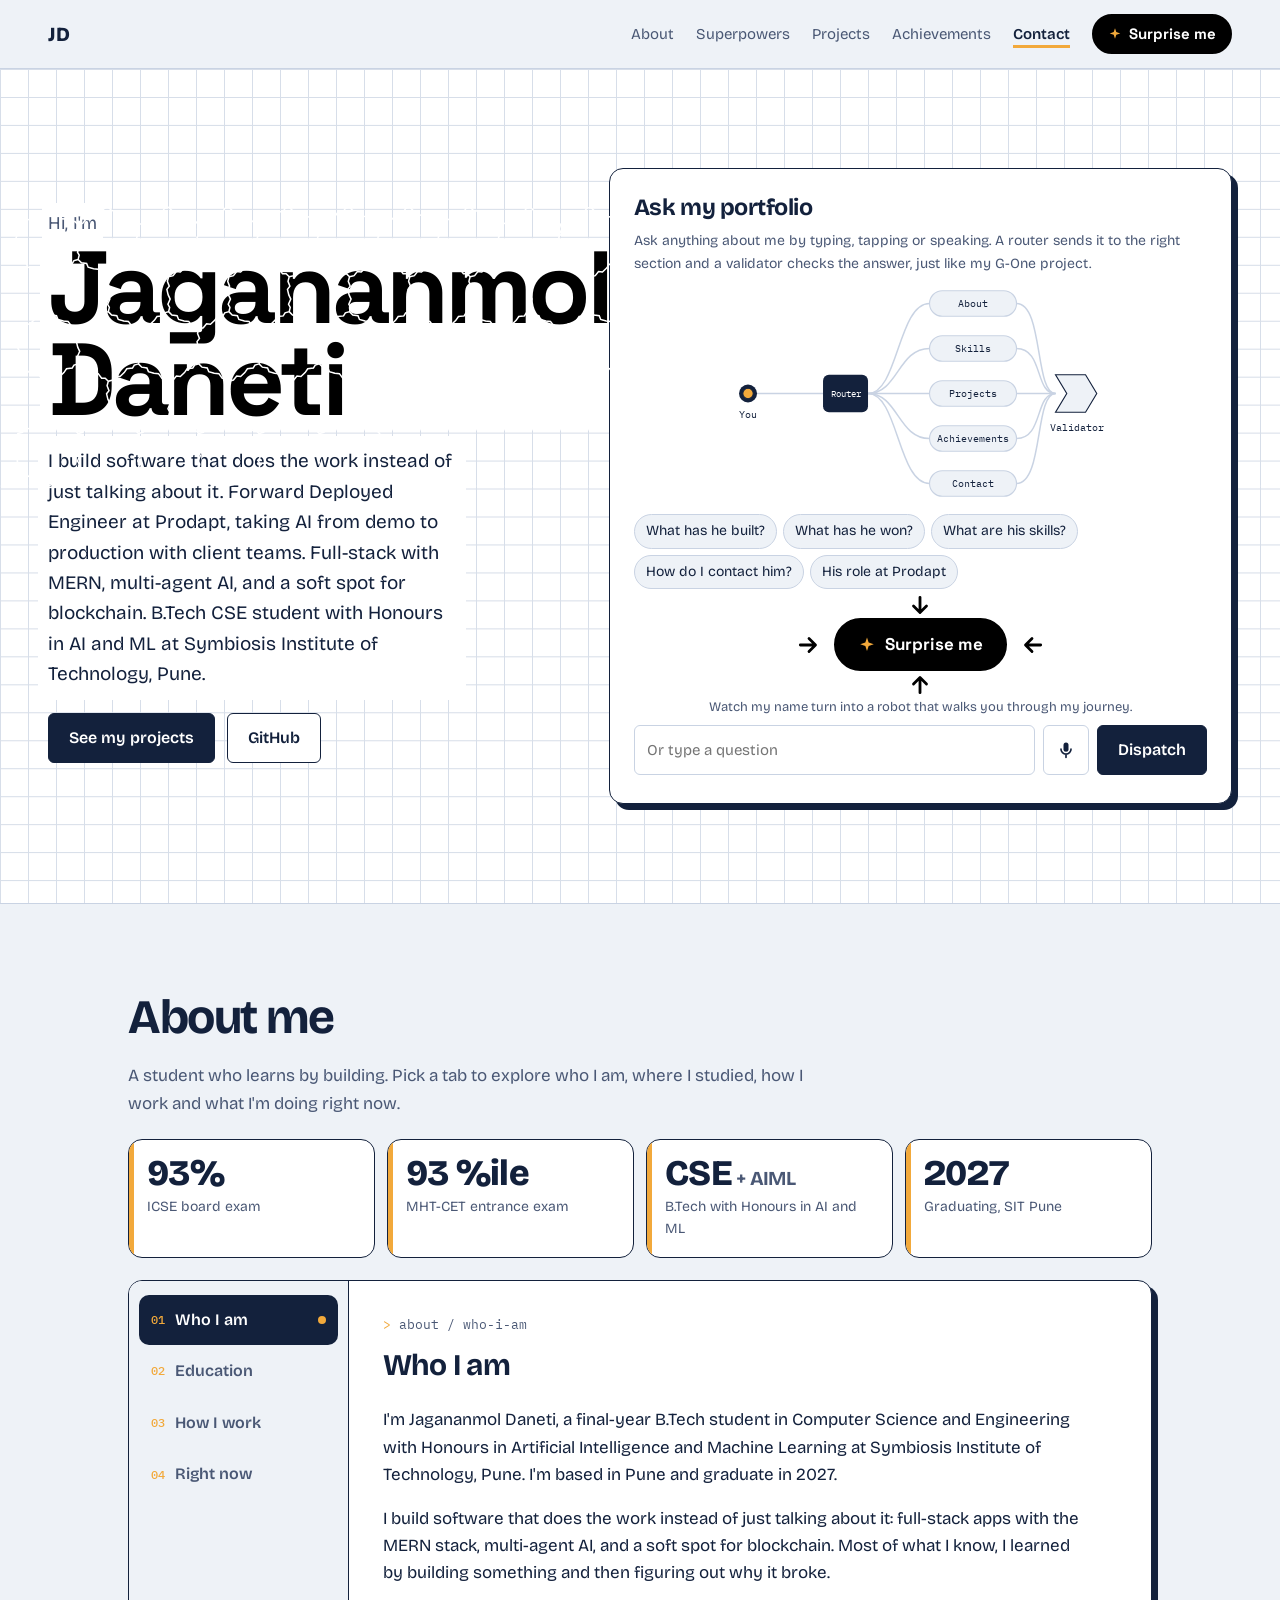
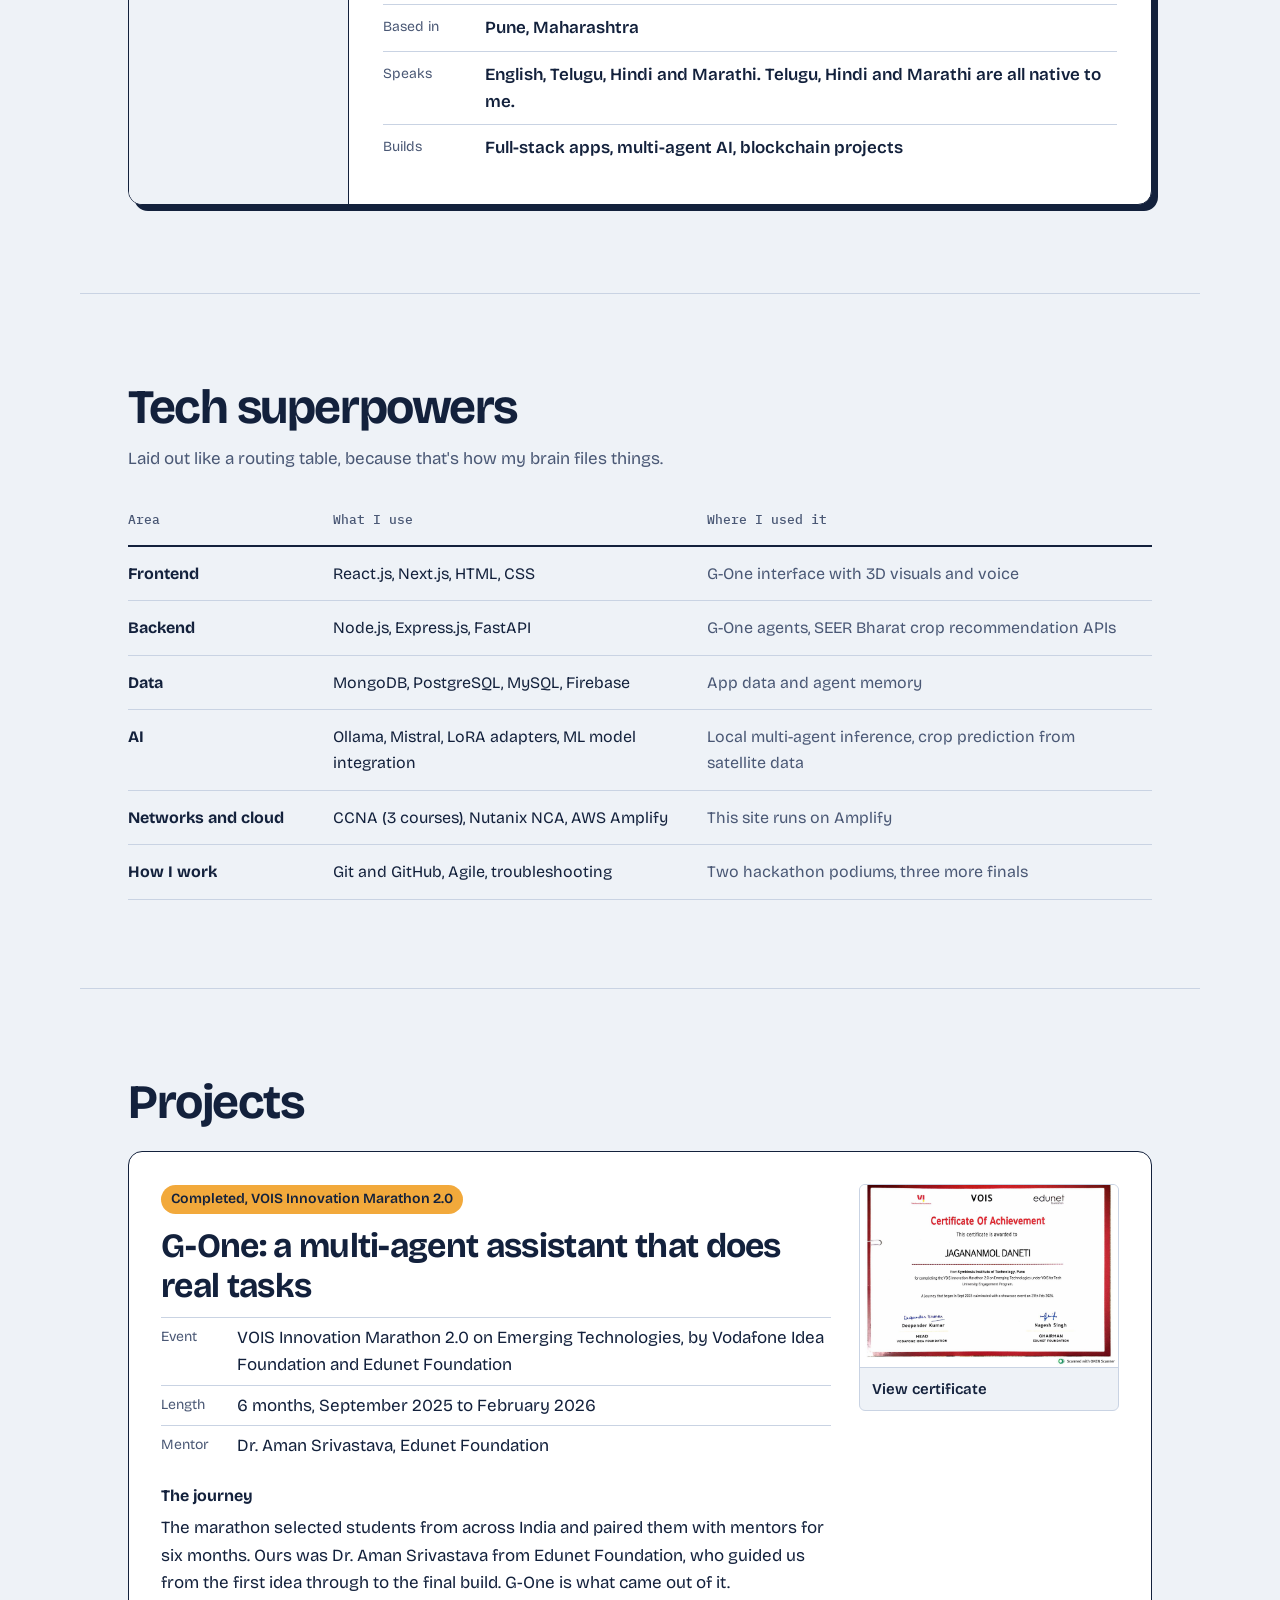
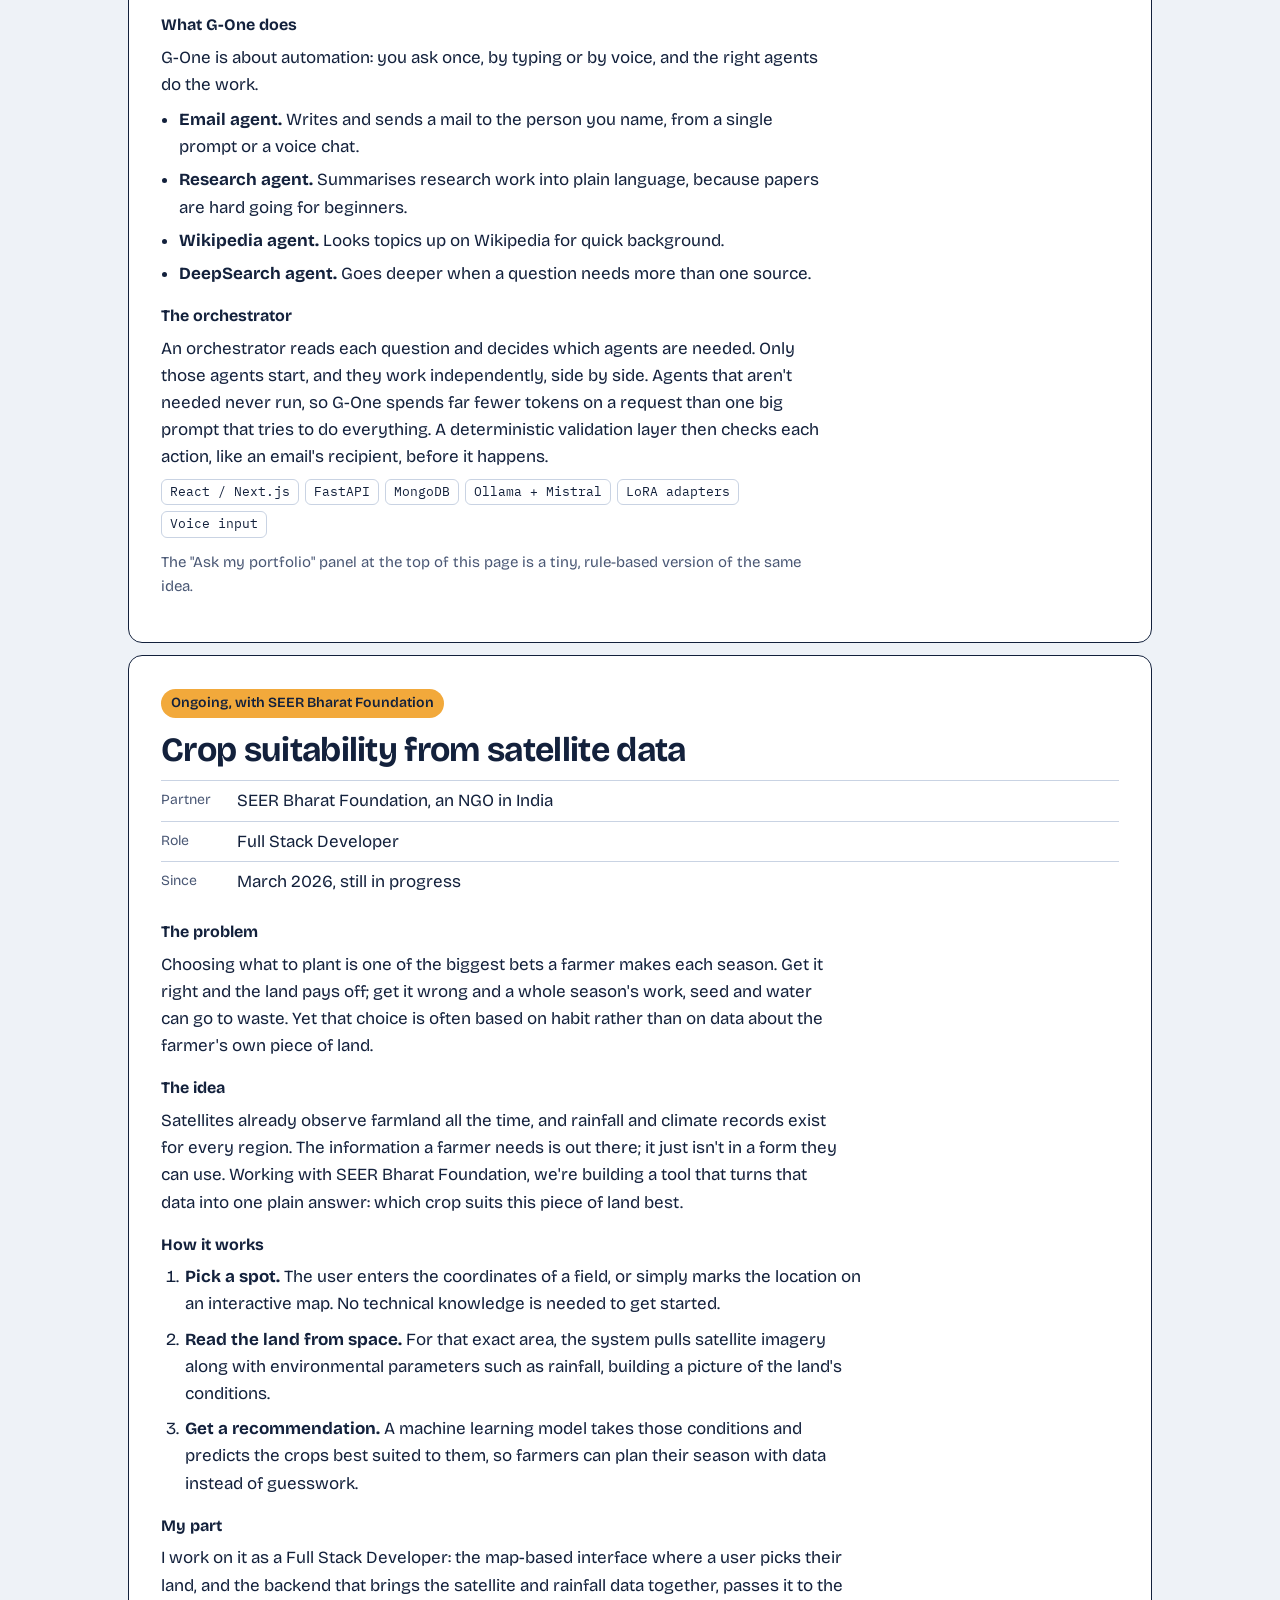
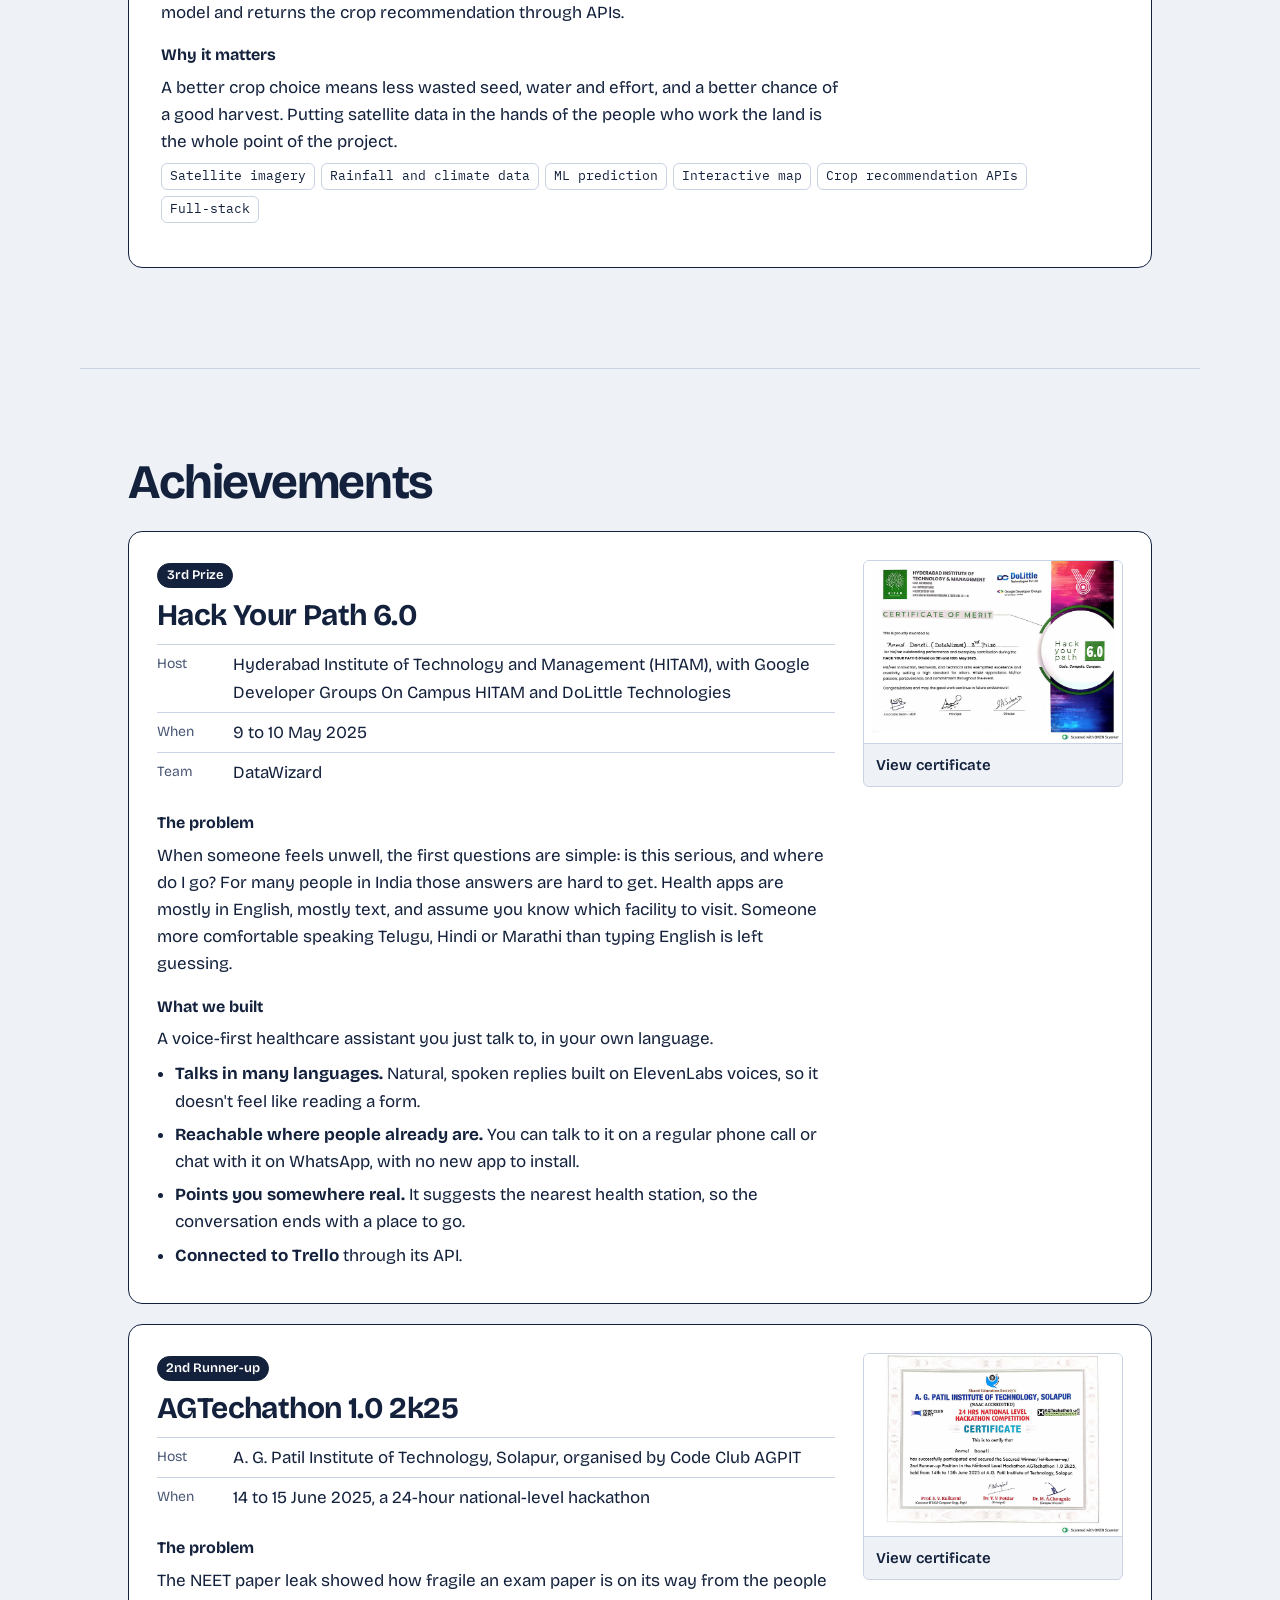
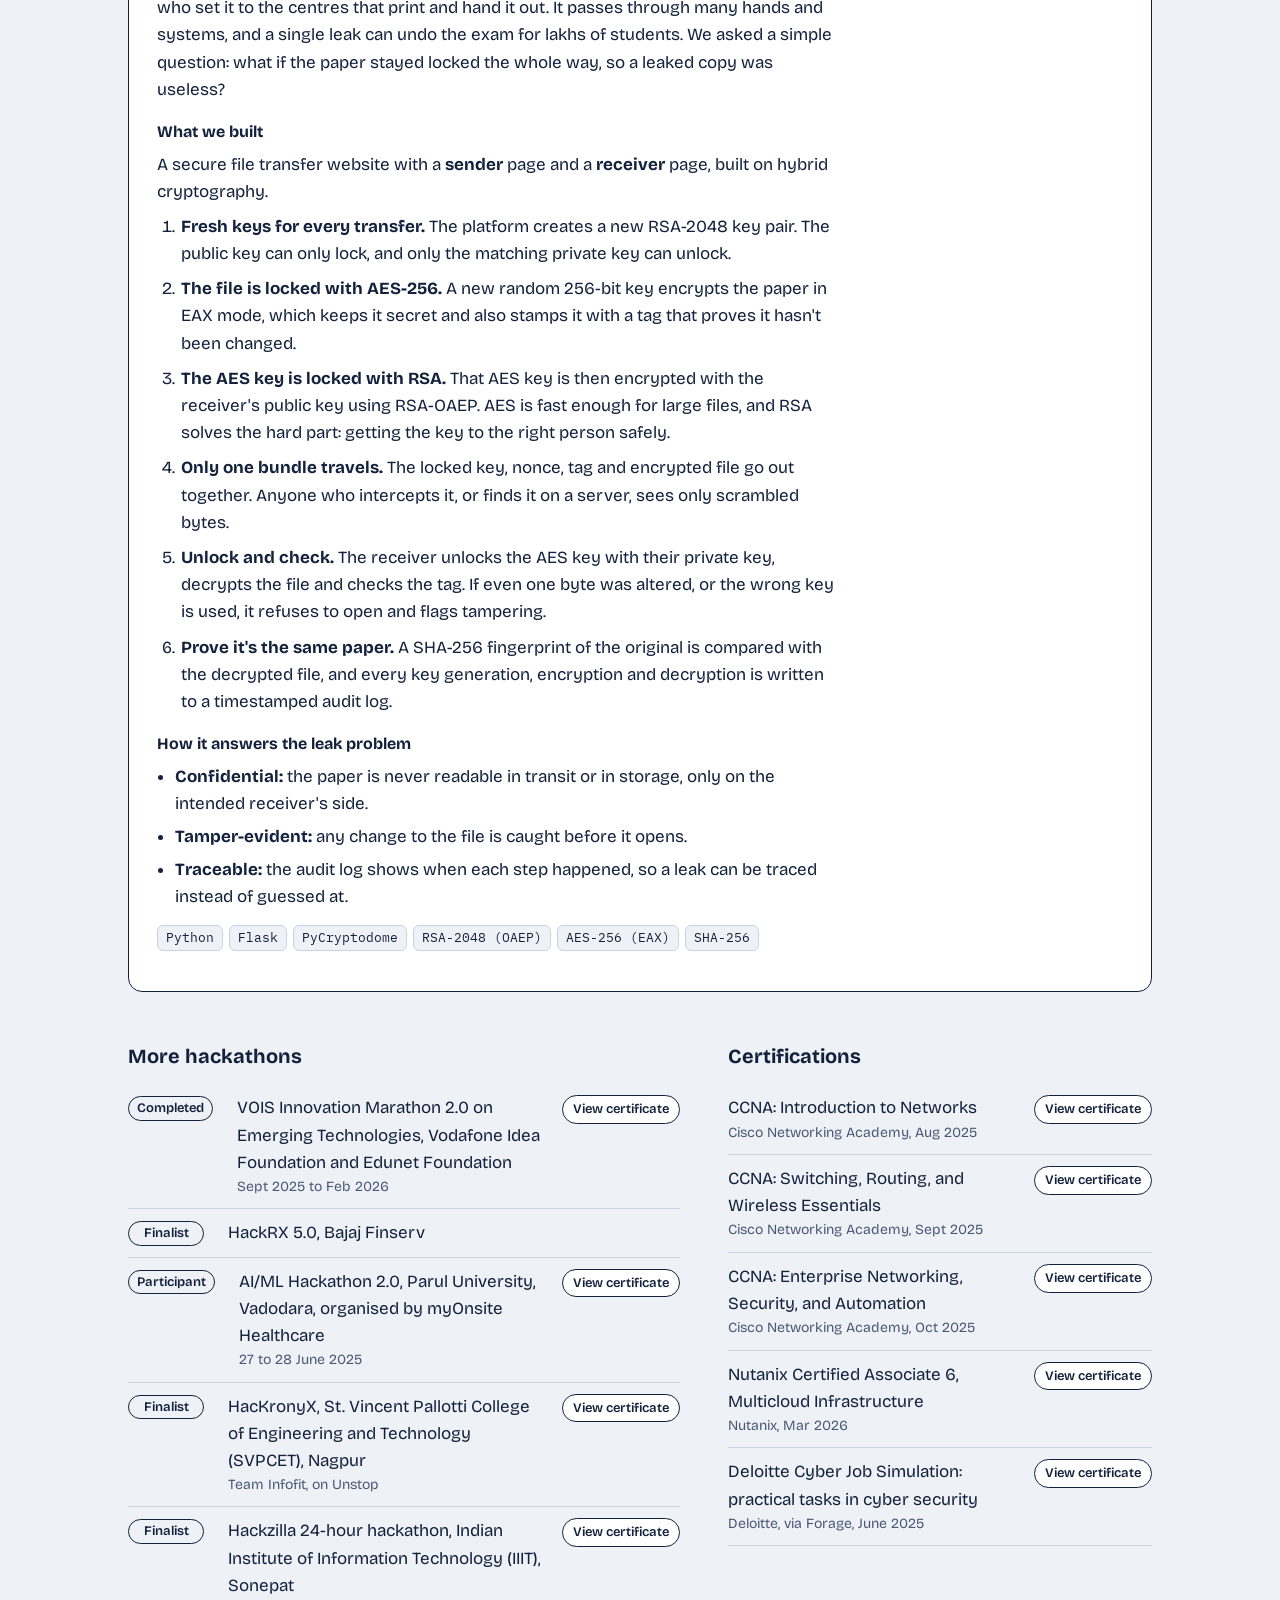
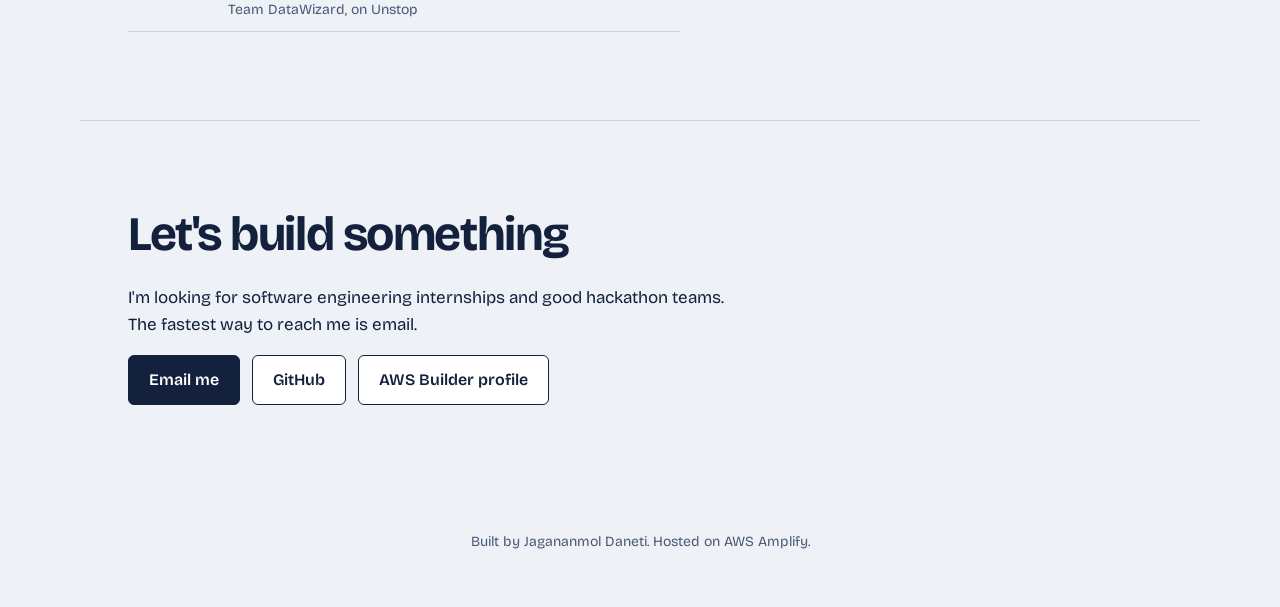
==== index.html @ 864235d2 "Show all four About tabs at once on phones as a 2 x 2 grid Co-Authored-By: Claude Opus 5.5 <noreply@" ====
<!doctype html>
<html lang="en">
<head>
  <meta charset="utf-8">
  <meta name="viewport" content="width=device-width, initial-scale=1">
  <title>Jagananmol Daneti — Full-stack developer</title>
  <meta name="description" content="Portfolio of Jagananmol Daneti, CSE student at SIT Pune building full-stack apps, multi-agent AI and blockchain projects.">
  <meta property="og:type" content="website">
  <meta property="og:title" content="Jagananmol Daneti, full-stack developer">
  <meta property="og:description" content="Dispatch a question to my agents and watch it get routed, checked and answered. Full-stack, multi-agent AI and hackathons.">
  <meta name="twitter:card" content="summary">
  <meta name="theme-color" content="#13213c">
  <link rel="icon" href="favicon.svg" type="image/svg+xml">
  <link rel="preconnect" href="https://fonts.googleapis.com">
  <link rel="preconnect" href="https://fonts.gstatic.com" crossorigin>
  <link href="https://fonts.googleapis.com/css2?family=Bricolage+Grotesque:opsz,wght@12..96,400;12..96,600;12..96,800&family=IBM+Plex+Mono:wght@400;500&family=Space+Grotesk:wght@700&display=swap" rel="stylesheet">
  <link rel="stylesheet" href="styles.css?v=36">
</head>
<body>
  <a class="skip" href="#about">Skip to content</a>

  <header class="nav">
    <a class="brand" href="#top">JD</a>
    <button class="menu-toggle" aria-expanded="false" aria-controls="nav-links">Menu</button>
    <nav id="nav-links" aria-label="Main">
      <a href="#about">About</a>
      <a href="#skills">Superpowers</a>
      <a href="#projects">Projects</a>
      <a href="#wins">Achievements</a>
      <a href="#contact">Contact</a>
      <button class="nav-surprise" type="button" aria-haspopup="dialog" aria-label="Surprise me: watch my name turn into a robot that walks you through my journey">
        <svg viewBox="0 0 24 24" aria-hidden="true"><path d="M12 2l2.2 6.6L21 11l-6.8 2.4L12 20l-2.2-6.6L3 11l6.8-2.4z"/></svg>
        Surprise me
      </button>
    </nav>
  </header>

  <main id="top">
    <section class="hero">
      <canvas class="hero-grid" aria-hidden="true"></canvas>
      <div class="hero-text">
        <p class="hello">Hi, I'm</p>
        <h1 class="name"><span class="name-base">Jagananmol<br>Daneti</span></h1>
        <p class="lede">I build software that does the work instead of just talking about it. Forward Deployed Engineer at Prodapt, taking AI from demo to production with client teams. Full-stack with MERN, multi-agent AI, and a soft spot for blockchain. B.Tech CSE student with Honours in AI and ML at Symbiosis Institute of Technology, Pune.</p>
        <div class="hero-actions">
          <a class="btn primary" href="#projects">See my projects</a>
          <a class="btn" id="cv-github" href="#" target="_blank" rel="noopener">GitHub</a>
        </div>
      </div>

      <!-- Creative feature: the agent router -->
      <div class="dispatch" id="dispatch" aria-labelledby="dispatch-title">
        <div class="dispatch-head">
          <h2 id="dispatch-title">Ask my portfolio</h2>
          <p class="hint">Ask anything about me by typing, tapping or speaking. A router sends it to the right section and a validator checks the answer, just like my G-One project.</p>
        </div>

        <svg class="graph" viewBox="0 0 520 300" role="img" aria-label="Diagram: your question goes to a router, then to one of five sections of this portfolio (About, Skills, Projects, Achievements, Contact), then through a validator before the answer comes back.">
          <g class="links">
            <path id="l-in" d="M40 150 H130"/>
            <path id="l-about" d="M190 150 C230 150 230 30 272 30"/>
            <path id="l-skills" d="M190 150 C230 150 230 90 272 90"/>
            <path id="l-projects" d="M190 150 C230 150 230 150 272 150"/>
            <path id="l-wins" d="M190 150 C230 150 230 210 272 210"/>
            <path id="l-contact" d="M190 150 C230 150 230 270 272 270"/>
            <path id="o-about" d="M388 30 C424 30 412 150 440 150"/>
            <path id="o-skills" d="M388 90 C424 90 412 150 440 150"/>
            <path id="o-projects" d="M388 150 C424 150 412 150 440 150"/>
            <path id="o-wins" d="M388 210 C424 210 412 150 440 150"/>
            <path id="o-contact" d="M388 270 C424 270 412 150 440 150"/>
          </g>
          <g class="node you"><circle cx="30" cy="150" r="12"/><text x="30" y="182">You</text></g>
          <g class="node router" id="n-router"><rect x="130" y="125" width="60" height="50" rx="8"/><text x="160" y="155">Router</text></g>
          <g class="node agent" id="n-about"><rect x="272" y="13" width="116" height="34" rx="17"/><text x="330" y="35">About</text></g>
          <g class="node agent" id="n-skills"><rect x="272" y="73" width="116" height="34" rx="17"/><text x="330" y="95">Skills</text></g>
          <g class="node agent" id="n-projects"><rect x="272" y="133" width="116" height="34" rx="17"/><text x="330" y="155">Projects</text></g>
          <g class="node agent" id="n-wins"><rect x="272" y="193" width="116" height="34" rx="17"/><text x="330" y="215">Achievements</text></g>
          <g class="node agent" id="n-contact"><rect x="272" y="253" width="116" height="34" rx="17"/><text x="330" y="275">Contact</text></g>
          <g class="node gate" id="n-gate"><path d="M440 125 L480 125 L495 150 L480 175 L440 175 L455 150 Z"/><text x="468" y="200">Validator</text></g>
          <circle class="packet" id="packet" r="7" cx="30" cy="150"/>
        </svg>

        <div class="chips" role="group" aria-label="Example questions">
          <button data-q="What has he built?">What has he built?</button>
          <button data-q="What has he won?">What has he won?</button>
          <button data-q="What are his skills?">What are his skills?</button>
          <button data-q="How do I contact him?">How do I contact him?</button>
          <button data-q="What does he do at Prodapt?">His role at Prodapt</button>
        </div>

        <div class="surprise-row">
          <div class="surprise-target">
            <span class="s-arrow s-up" aria-hidden="true"><svg viewBox="0 0 24 24"><path d="M12 4v13M6 12l6 6 6-6"/></svg></span>
            <span class="s-arrow s-right" aria-hidden="true"><svg viewBox="0 0 24 24"><path d="M20 12H7M12 6l-6 6 6 6"/></svg></span>
            <span class="s-arrow s-down" aria-hidden="true"><svg viewBox="0 0 24 24"><path d="M12 20V7M6 12l6-6 6 6"/></svg></span>
            <span class="s-arrow s-left" aria-hidden="true"><svg viewBox="0 0 24 24"><path d="M4 12h13M12 6l6 6-6 6"/></svg></span>
            <button class="surprise-btn" id="surprise" type="button" aria-haspopup="dialog">
              <svg class="spark" viewBox="0 0 24 24" aria-hidden="true"><path d="M12 2l2.2 6.6L21 11l-6.8 2.4L12 20l-2.2-6.6L3 11l6.8-2.4z"/></svg>
              Surprise me
            </button>
          </div>
          <p class="surprise-note">Watch my name turn into a robot that walks you through my journey.</p>
        </div>

        <form class="ask" id="ask">
          <label for="q" class="sr-only">Your question</label>
          <input id="q" name="q" autocomplete="off" maxlength="120" placeholder="Or type a question">
          <button class="mic" id="mic" type="button" aria-label="Ask with your voice" title="Ask with your voice" hidden>
            <svg viewBox="0 0 24 24" width="20" height="20" aria-hidden="true"><rect x="9" y="3" width="6" height="11" rx="3" fill="currentColor"/><path d="M6 11a6 6 0 0 0 12 0M12 17v4" stroke="currentColor" stroke-width="2" fill="none" stroke-linecap="round"/></svg>
          </button>
          <button class="btn primary" type="submit">Dispatch</button>
        </form>

        <div class="console" aria-live="polite">
          <ol class="trace" id="trace"></ol>
          <div class="answer" id="answer" hidden></div>
        </div>
      </div>
    </section>

    <section id="about" class="section about">
      <h2>About me</h2>
      <p class="about-lede">A student who learns by building. Pick a tab to explore who I am, where I studied, how I work and what I'm doing right now.</p>

      <ul class="about-stats">
        <li><span class="as-num" data-count="93" data-suffix="%">93%</span><span class="as-label">ICSE board exam</span></li>
        <li><span class="as-num" data-count="93" data-suffix=" %ile">93 %ile</span><span class="as-label">MHT-CET entrance exam</span></li>
        <li><span class="as-num">CSE<small> + AIML</small></span><span class="as-label">B.Tech with Honours in AI and ML</span></li>
        <li><span class="as-num" data-count="2027" data-from="2020">2027</span><span class="as-label">Graduating, SIT Pune</span></li>
      </ul>

      <div class="about-explorer">
        <div class="ax-tabs" role="tablist" aria-label="About me" aria-orientation="vertical">
          <button class="ax-tab" role="tab" id="ax-tab-who" aria-controls="ax-who" aria-selected="true"><span class="ax-n">01</span>Who I am</button>
          <button class="ax-tab" role="tab" id="ax-tab-edu" aria-controls="ax-edu" aria-selected="false" tabindex="-1"><span class="ax-n">02</span>Education</button>
          <button class="ax-tab" role="tab" id="ax-tab-how" aria-controls="ax-how" aria-selected="false" tabindex="-1"><span class="ax-n">03</span>How I work</button>
          <button class="ax-tab" role="tab" id="ax-tab-now" aria-controls="ax-now" aria-selected="false" tabindex="-1"><span class="ax-n">04</span>Right now</button>
          <span class="ax-marker" aria-hidden="true"></span>
        </div>

        <div class="ax-panels">
          <div class="ax-panel" role="tabpanel" id="ax-who" aria-labelledby="ax-tab-who" tabindex="0">
            <p class="ax-path" aria-hidden="true">about / who-i-am</p>
            <h3>Who I am</h3>
            <p>I'm Jagananmol Daneti, a final-year B.Tech student in Computer Science and Engineering with Honours in Artificial Intelligence and Machine Learning at Symbiosis Institute of Technology, Pune. I'm based in Pune and graduate in 2027.</p>
            <p>I build software that does the work instead of just talking about it: full-stack apps with the MERN stack, multi-agent AI, and a soft spot for blockchain. Most of what I know, I learned by building something and then figuring out why it broke.</p>
            <dl class="ax-facts">
              <div><dt>Based in</dt><dd>Pune, Maharashtra</dd></div>
              <div><dt>Speaks</dt><dd>English, Telugu, Hindi and Marathi. Telugu, Hindi and Marathi are all native to me.</dd></div>
              <div><dt>Builds</dt><dd>Full-stack apps, multi-agent AI, blockchain projects</dd></div>
            </dl>
          </div>

          <div class="ax-panel" role="tabpanel" id="ax-edu" aria-labelledby="ax-tab-edu" tabindex="0">
            <p class="ax-path" aria-hidden="true">about / education</p>
            <h3>Education</h3>
            <ol class="ax-timeline">
              <li class="now">
                <span class="ax-node"><svg viewBox="0 0 24 24" aria-hidden="true"><path d="M12 2l8.66 5v10L12 22l-8.66-5V7z"/></svg></span>
                <p class="ax-when">Now, graduating in 2027</p>
                <h4>B.Tech in Computer Science and Engineering, with Honours in AI and Machine Learning</h4>
                <p class="ax-where">Symbiosis Institute of Technology, Pune</p>
                <p>I'm in my final year. Alongside the core CSE degree, the Honours track in Artificial Intelligence and Machine Learning goes deeper into the AI side, which is what I use in projects like G-One and the SEER Bharat crop tool.</p>
              </li>
              <li>
                <span class="ax-node"><svg viewBox="0 0 24 24" aria-hidden="true"><path d="M12 2l8.66 5v10L12 22l-8.66-5V7z"/></svg></span>
                <p class="ax-when">Entrance exam</p>
                <h4>MHT-CET: 93 percentile</h4>
                <p class="ax-where">Maharashtra's common entrance test for engineering</p>
                <p>A 93 percentile means I scored higher than about 93% of everyone who took the exam.</p>
              </li>
              <li>
                <span class="ax-node"><svg viewBox="0 0 24 24" aria-hidden="true"><path d="M12 2l8.66 5v10L12 22l-8.66-5V7z"/></svg></span>
                <p class="ax-when">2020</p>
                <h4>ICSE board exam: 93%</h4>
                <p class="ax-where">Saint Thomas English Medium School</p>
                <p>Finished school with 93% in the ICSE board examination.</p>
              </li>
            </ol>
            <p class="ax-note">Beyond the classroom: three CCNA courses, Nutanix Certified Associate 6 and the Deloitte Cyber Job Simulation. The certificates are in <a href="#wins">Achievements</a>.</p>
          </div>

          <div class="ax-panel" role="tabpanel" id="ax-how" aria-labelledby="ax-tab-how" tabindex="0">
            <p class="ax-path" aria-hidden="true">about / how-i-work</p>
            <h3>How I work</h3>
            <ul class="ax-cards">
              <li><h4>Build first, then understand</h4><p>I learn fastest by making something real, breaking it and working out why, instead of only reading about it.</p></li>
              <li><h4>Rules matter more than the model</h4><p>G-One, built over the six-month VOIS Innovation Marathon 2.0 with mentor Dr. Aman Srivastava of Edunet Foundation, taught me that useful AI is less about the model and more about the rules around it. A good system should refuse rather than guess.</p></li>
              <li><h4>Calm under a deadline</h4><p>Hackathons are where I test ideas fast: 3rd Prize at Hack Your Path 6.0, 2nd Runner-up at AGTechathon 1.0, and the final round at HackRX 5.0, HacKronyX and Hackzilla.</p></li>
              <li><h4>Strong foundations</h4><p>CCNA training taught me how networks really move data, which is why my skills section is laid out like a routing table.</p></li>
            </ul>
          </div>

          <div class="ax-panel" role="tabpanel" id="ax-now" aria-labelledby="ax-tab-now" tabindex="0">
            <p class="ax-path" aria-hidden="true">about / right-now</p>
            <h3>Right now</h3>
            <article class="ax-role">
              <p class="ax-role-tag"><span class="ax-dot live" aria-hidden="true"></span>Current role</p>
              <h4>Forward Deployed Engineer (FDE) at Prodapt</h4>
              <p class="ax-where">Prodapt is an AI-first technology partner for the connectedness industry: the telecom, media and digital companies that keep people connected.</p>
              <h5>The role</h5>
              <p>A Forward Deployed Engineer works where the problem is. Instead of building software far away from the people who will use it, I work directly with client teams, understand what they actually need, and then build and ship the solution with them, end to end.</p>
              <h5>What I do</h5>
              <ul class="ax-duties">
                <li><b>Understand the problem.</b> I turn a client's business needs into clear technical requirements, and explain the trade-offs in plain language to people who aren't engineers.</li>
                <li><b>Build the AI solution.</b> I design the services and build AI features such as retrieval-augmented generation (RAG) and agent tools, then test them so the answers stay accurate and reliable.</li>
                <li><b>Deploy it for real.</b> I package applications in containers and deploy them on the cloud, so they run in the client's own environment, not just in a demo.</li>
                <li><b>Keep it healthy.</b> I set up monitoring with logs, metrics and traces, so problems are caught early and fixed quickly.</li>
              </ul>
              <h5>Why it matters</h5>
              <p>Many AI projects stall between a promising demo and something people use every day. Forward Deployed Engineers close that gap. Prodapt's clients run networks and digital services that people depend on daily, so getting AI to work reliably in their real systems has a direct impact. What we learn in the field also flows back into better products.</p>
            </article>
            <ul class="ax-now">
              <li><span class="ax-dot" aria-hidden="true"></span><div><h4>Building with SEER Bharat Foundation</h4><p>Full Stack Developer since March 2026, on a tool that uses satellite data and rainfall to tell farmers which crop suits their land best. <a href="#projects">Read about it</a>.</p></div></li>
              <li><span class="ax-dot" aria-hidden="true"></span><div><h4>Final year of B.Tech</h4><p>Finishing Computer Science and Engineering with Honours in AI and Machine Learning, graduating in 2027.</p></div></li>
              <li><span class="ax-dot live" aria-hidden="true"></span><div><h4>Looking for software engineering internships</h4><p>If you're hiring, I'd love to talk. <a href="#contact">Get in touch</a>.</p></div></li>
            </ul>
          </div>
        </div>
      </div>
    </section>

    <section id="skills" class="section">
      <h2>Tech superpowers</h2>
      <p class="section-intro">Laid out like a routing table, because that's how my brain files things.</p>
      <div class="table-wrap">
        <table class="routes">
          <thead><tr><th scope="col">Area</th><th scope="col">What I use</th><th scope="col">Where I used it</th></tr></thead>
          <tbody>
            <tr><th scope="row">Frontend</th><td>React.js, Next.js, HTML, CSS</td><td>G-One interface with 3D visuals and voice</td></tr>
            <tr><th scope="row">Backend</th><td>Node.js, Express.js, FastAPI</td><td>G-One agents, SEER Bharat crop recommendation APIs</td></tr>
            <tr><th scope="row">Data</th><td>MongoDB, PostgreSQL, MySQL, Firebase</td><td>App data and agent memory</td></tr>
            <tr><th scope="row">AI</th><td>Ollama, Mistral, LoRA adapters, ML model integration</td><td>Local multi-agent inference, crop prediction from satellite data</td></tr>
            <tr><th scope="row">Networks and cloud</th><td>CCNA (3 courses), Nutanix NCA, AWS Amplify</td><td>This site runs on Amplify</td></tr>
            <tr><th scope="row">How I work</th><td>Git and GitHub, Agile, troubleshooting</td><td>Two hackathon podiums, three more finals</td></tr>
          </tbody>
        </table>
      </div>
    </section>

    <section id="projects" class="section">
      <h2>Projects</h2>
      <article class="project feature with-proof">
        <div class="feature-body">
          <div class="project-meta">
            <span class="tag">Completed, VOIS Innovation Marathon 2.0</span>
          </div>
          <h3>G-One: a multi-agent assistant that does real tasks</h3>
          <dl class="event-facts">
            <div><dt>Event</dt><dd>VOIS Innovation Marathon 2.0 on Emerging Technologies, by Vodafone Idea Foundation and Edunet Foundation</dd></div>
            <div><dt>Length</dt><dd>6 months, September 2025 to February 2026</dd></div>
            <div><dt>Mentor</dt><dd>Dr. Aman Srivastava, Edunet Foundation</dd></div>
          </dl>
          <div class="story">
            <h4>The journey</h4>
            <p>The marathon selected students from across India and paired them with mentors for six months. Ours was Dr. Aman Srivastava from Edunet Foundation, who guided us from the first idea through to the final build. G-One is what came out of it.</p>
            <h4>What G-One does</h4>
            <p>G-One is about automation: you ask once, by typing or by voice, and the right agents do the work.</p>
            <ul class="story-points">
              <li><b>Email agent.</b> Writes and sends a mail to the person you name, from a single prompt or a voice chat.</li>
              <li><b>Research agent.</b> Summarises research work into plain language, because papers are hard going for beginners.</li>
              <li><b>Wikipedia agent.</b> Looks topics up on Wikipedia for quick background.</li>
              <li><b>DeepSearch agent.</b> Goes deeper when a question needs more than one source.</li>
            </ul>
            <h4>The orchestrator</h4>
            <p>An orchestrator reads each question and decides which agents are needed. Only those agents start, and they work independently, side by side. Agents that aren't needed never run, so G-One spends far fewer tokens on a request than one big prompt that tries to do everything. A deterministic validation layer then checks each action, like an email's recipient, before it happens.</p>
          </div>
          <ul class="stack">
            <li>React / Next.js</li><li>FastAPI</li><li>MongoDB</li><li>Ollama + Mistral</li><li>LoRA adapters</li><li>Voice input</li>
          </ul>
          <p class="small">The "Ask my portfolio" panel at the top of this page is a tiny, rule-based version of the same idea.</p>
        </div>
        <aside class="podium-proof">
          <button class="cert-thumb" type="button" data-cert="certs/vois-innovation-marathon-2.jpg" data-title="VOIS Innovation Marathon 2.0, certificate of achievement">
            <img src="certs/vois-innovation-marathon-2.jpg" alt="" loading="lazy" width="320" height="226">
            <span>View certificate</span>
          </button>
        </aside>
      </article>

      <article class="project feature">
        <div class="feature-body">
          <div class="project-meta">
            <span class="tag">Ongoing, with SEER Bharat Foundation</span>
          </div>
          <h3>Crop suitability from satellite data</h3>
          <dl class="event-facts">
            <div><dt>Partner</dt><dd>SEER Bharat Foundation, an NGO in India</dd></div>
            <div><dt>Role</dt><dd>Full Stack Developer</dd></div>
            <div><dt>Since</dt><dd>March 2026, still in progress</dd></div>
          </dl>
          <div class="story">
            <h4>The problem</h4>
            <p>Choosing what to plant is one of the biggest bets a farmer makes each season. Get it right and the land pays off; get it wrong and a whole season's work, seed and water can go to waste. Yet that choice is often based on habit rather than on data about the farmer's own piece of land.</p>
            <h4>The idea</h4>
            <p>Satellites already observe farmland all the time, and rainfall and climate records exist for every region. The information a farmer needs is out there; it just isn't in a form they can use. Working with SEER Bharat Foundation, we're building a tool that turns that data into one plain answer: which crop suits this piece of land best.</p>
            <h4>How it works</h4>
            <ol class="story-steps">
              <li><b>Pick a spot.</b> The user enters the coordinates of a field, or simply marks the location on an interactive map. No technical knowledge is needed to get started.</li>
              <li><b>Read the land from space.</b> For that exact area, the system pulls satellite imagery along with environmental parameters such as rainfall, building a picture of the land's conditions.</li>
              <li><b>Get a recommendation.</b> A machine learning model takes those conditions and predicts the crops best suited to them, so farmers can plan their season with data instead of guesswork.</li>
            </ol>
            <h4>My part</h4>
            <p>I work on it as a Full Stack Developer: the map-based interface where a user picks their land, and the backend that brings the satellite and rainfall data together, passes it to the model and returns the crop recommendation through APIs.</p>
            <h4>Why it matters</h4>
            <p>A better crop choice means less wasted seed, water and effort, and a better chance of a good harvest. Putting satellite data in the hands of the people who work the land is the whole point of the project.</p>
          </div>
          <ul class="stack"><li>Satellite imagery</li><li>Rainfall and climate data</li><li>ML prediction</li><li>Interactive map</li><li>Crop recommendation APIs</li><li>Full-stack</li></ul>
        </div>
      </article>

    </section>

    <section id="wins" class="section">
      <h2>Achievements</h2>

      <div class="podium">
        <article class="podium-card">
          <div class="podium-body">
            <span class="res win">3rd Prize</span>
            <h3>Hack Your Path 6.0</h3>
            <dl class="event-facts">
              <div><dt>Host</dt><dd>Hyderabad Institute of Technology and Management (HITAM), with Google Developer Groups On Campus HITAM and DoLittle Technologies</dd></div>
              <div><dt>When</dt><dd>9 to 10 May 2025</dd></div>
              <div><dt>Team</dt><dd>DataWizard</dd></div>
            </dl>
            <div class="story">
              <h4>The problem</h4>
              <p>When someone feels unwell, the first questions are simple: is this serious, and where do I go? For many people in India those answers are hard to get. Health apps are mostly in English, mostly text, and assume you know which facility to visit. Someone more comfortable speaking Telugu, Hindi or Marathi than typing English is left guessing.</p>
              <h4>What we built</h4>
              <p>A voice-first healthcare assistant you just talk to, in your own language.</p>
              <ul class="story-points">
                <li><b>Talks in many languages.</b> Natural, spoken replies built on ElevenLabs voices, so it doesn't feel like reading a form.</li>
                <li><b>Reachable where people already are.</b> You can talk to it on a regular phone call or chat with it on WhatsApp, with no new app to install.</li>
                <li><b>Points you somewhere real.</b> It suggests the nearest health station, so the conversation ends with a place to go.</li>
                <li><b>Connected to Trello</b> through its API.</li>
              </ul>
            </div>
          </div>
          <aside class="podium-proof">
            <button class="cert-thumb" type="button" data-cert="certs/hack-your-path-6.jpg" data-title="Hack Your Path 6.0, certificate of merit (3rd Prize)">
              <img src="certs/hack-your-path-6.jpg" alt="" loading="lazy" width="320" height="226">
              <span>View certificate</span>
            </button>
          </aside>
        </article>

        <article class="podium-card">
          <div class="podium-body">
            <span class="res win">2nd Runner-up</span>
            <h3>AGTechathon 1.0 2k25</h3>
            <dl class="event-facts">
              <div><dt>Host</dt><dd>A. G. Patil Institute of Technology, Solapur, organised by Code Club AGPIT</dd></div>
              <div><dt>When</dt><dd>14 to 15 June 2025, a 24-hour national-level hackathon</dd></div>
            </dl>
            <div class="story">
              <h4>The problem</h4>
              <p>The NEET paper leak showed how fragile an exam paper is on its way from the people who set it to the centres that print and hand it out. It passes through many hands and systems, and a single leak can undo the exam for lakhs of students. We asked a simple question: what if the paper stayed locked the whole way, so a leaked copy was useless?</p>
              <h4>What we built</h4>
              <p>A secure file transfer website with a <b>sender</b> page and a <b>receiver</b> page, built on hybrid cryptography.</p>
              <ol class="story-steps">
                <li><b>Fresh keys for every transfer.</b> The platform creates a new RSA-2048 key pair. The public key can only lock, and only the matching private key can unlock.</li>
                <li><b>The file is locked with AES-256.</b> A new random 256-bit key encrypts the paper in EAX mode, which keeps it secret and also stamps it with a tag that proves it hasn't been changed.</li>
                <li><b>The AES key is locked with RSA.</b> That AES key is then encrypted with the receiver's public key using RSA-OAEP. AES is fast enough for large files, and RSA solves the hard part: getting the key to the right person safely.</li>
                <li><b>Only one bundle travels.</b> The locked key, nonce, tag and encrypted file go out together. Anyone who intercepts it, or finds it on a server, sees only scrambled bytes.</li>
                <li><b>Unlock and check.</b> The receiver unlocks the AES key with their private key, decrypts the file and checks the tag. If even one byte was altered, or the wrong key is used, it refuses to open and flags tampering.</li>
                <li><b>Prove it's the same paper.</b> A SHA-256 fingerprint of the original is compared with the decrypted file, and every key generation, encryption and decryption is written to a timestamped audit log.</li>
              </ol>
              <h4>How it answers the leak problem</h4>
              <ul class="story-points">
                <li><b>Confidential:</b> the paper is never readable in transit or in storage, only on the intended receiver's side.</li>
                <li><b>Tamper-evident:</b> any change to the file is caught before it opens.</li>
                <li><b>Traceable:</b> the audit log shows when each step happened, so a leak can be traced instead of guessed at.</li>
              </ul>
              <ul class="stack"><li>Python</li><li>Flask</li><li>PyCryptodome</li><li>RSA-2048 (OAEP)</li><li>AES-256 (EAX)</li><li>SHA-256</li></ul>
            </div>
          </div>
          <aside class="podium-proof">
            <button class="cert-thumb" type="button" data-cert="certs/agtechathon-2025.jpg" data-title="AGTechathon 1.0 2k25, certificate (2nd Runner-up)">
              <img src="certs/agtechathon-2025.jpg" alt="" loading="lazy" width="320" height="226">
              <span>View certificate</span>
            </button>
          </aside>
        </article>
      </div>

      <div class="wins-grid">
        <div>
          <h3>More hackathons</h3>
          <ul class="results">
            <li><span class="res">Completed</span><span class="item"><span class="item-name">VOIS Innovation Marathon 2.0 on Emerging Technologies, Vodafone Idea Foundation and Edunet Foundation</span><span class="item-meta">Sept 2025 to Feb 2026</span></span><button class="cert-open" type="button" data-cert="certs/vois-innovation-marathon-2.jpg" data-title="VOIS Innovation Marathon 2.0, certificate of achievement">View certificate</button></li>
            <li><span class="res">Finalist</span><span class="item"><span class="item-name">HackRX 5.0, Bajaj Finserv</span></span></li>
            <li><span class="res">Participant</span><span class="item"><span class="item-name">AI/ML Hackathon 2.0, Parul University, Vadodara, organised by myOnsite Healthcare</span><span class="item-meta">27 to 28 June 2025</span></span><button class="cert-open" type="button" data-cert="certs/parul-aiml-hackathon-2.jpg" data-title="AI/ML Hackathon 2.0, certificate of participation">View certificate</button></li>
            <li><span class="res">Finalist</span><span class="item"><span class="item-name">HacKronyX, St. Vincent Pallotti College of Engineering and Technology (SVPCET), Nagpur</span><span class="item-meta">Team Infofit, on Unstop</span></span><button class="cert-open" type="button" data-cert="certs/hackronyx-participation.pdf" data-title="HacKronyX, certificate of participation">View certificate</button></li>
            <li><span class="res">Finalist</span><span class="item"><span class="item-name">Hackzilla 24-hour hackathon, Indian Institute of Information Technology (IIIT), Sonepat</span><span class="item-meta">Team DataWizard, on Unstop</span></span><button class="cert-open" type="button" data-cert="certs/hackzilla-participation.pdf" data-title="Hackzilla 24-hour hackathon, certificate of participation">View certificate</button></li>
          </ul>
        </div>
        <div>
          <h3>Certifications</h3>
          <ul class="certs">
            <li><span class="item"><span class="item-name">CCNA: Introduction to Networks</span><span class="item-meta">Cisco Networking Academy, Aug 2025</span></span><button class="cert-open" type="button" data-cert="certs/ccna-intro-networks.jpg" data-title="CCNA: Introduction to Networks">View certificate</button></li>
            <li><span class="item"><span class="item-name">CCNA: Switching, Routing, and Wireless Essentials</span><span class="item-meta">Cisco Networking Academy, Sept 2025</span></span><button class="cert-open" type="button" data-cert="certs/ccna-switching-routing-wireless.jpg" data-title="CCNA: Switching, Routing, and Wireless Essentials">View certificate</button></li>
            <li><span class="item"><span class="item-name">CCNA: Enterprise Networking, Security, and Automation</span><span class="item-meta">Cisco Networking Academy, Oct 2025</span></span><button class="cert-open" type="button" data-cert="certs/ccna-enterprise-networking.jpg" data-title="CCNA: Enterprise Networking, Security, and Automation">View certificate</button></li>
            <li><span class="item"><span class="item-name">Nutanix Certified Associate 6, Multicloud Infrastructure</span><span class="item-meta">Nutanix, Mar 2026</span></span><button class="cert-open" type="button" data-cert="certs/nutanix-nca-6.jpg" data-title="Nutanix Certified Associate 6">View certificate</button></li>
            <li><span class="item"><span class="item-name">Deloitte Cyber Job Simulation: practical tasks in cyber security</span><span class="item-meta">Deloitte, via Forage, June 2025</span></span><button class="cert-open" type="button" data-cert="certs/deloitte-cyber-job-simulation.pdf" data-title="Deloitte Cyber Job Simulation, certificate of completion">View certificate</button></li>
          </ul>
        </div>
      </div>
    </section>

    <section id="contact" class="section contact">
      <h2>Let's build something</h2>
      <p>I'm looking for software engineering internships and good hackathon teams. The fastest way to reach me is email.</p>
      <div class="hero-actions">
        <a class="btn primary" href="mailto:jagananmoldaneti@gmail.com">Email me</a>
        <a class="btn" id="contact-github" href="#" target="_blank" rel="noopener">GitHub</a>
        <a class="btn" id="contact-linkedin" href="#" target="_blank" rel="noopener">LinkedIn</a>
        <a class="btn" href="https://builder.aws.com/community/@quantumstack1509" target="_blank" rel="noopener">AWS Builder profile</a>
      </div>
    </section>
  </main>

  <dialog class="cert-dialog" id="cert-dialog" aria-labelledby="cert-title">
    <div class="cert-dialog-head">
      <h2 id="cert-title">Certificate</h2>
      <button type="button" class="btn" id="cert-close">Close</button>
    </div>
    <img id="cert-img" src="" alt="">
    <iframe id="cert-pdf" title="Certificate" hidden></iframe>
    <a id="cert-full" href="" target="_blank" rel="noopener">Open full size in a new tab</a>
  </dialog>

  <footer class="foot">
    <p>Built by Jagananmol Daneti. Hosted on AWS Amplify.</p>
  </footer>

  <script src="app.js?v=23"></script>
  <script src="hero-grid.js?v=20"></script>
  <script src="name-cracks.js?v=24"></script>
  <script src="about.js?v=2"></script>
  <script src="robot3d.js?v=7"></script>
  <script src="tour.js?v=31"></script>
</body>
</html>
---- styles.css ----
:root {
  --paper: #eef2f7;
  --surface: #ffffff;
  --ink: #13213c;
  --muted: #4a5875;
  --line: #c9d3e3;
  --signal: #2f5bff;
  --signal-ink: #1d3fcc;
  --packet: #f2a93b;
  --ok: #23885b;
  --block: #d6453d;
  --radius-s: 6px;
  --radius-l: 14px;
  --display: "Bricolage Grotesque", system-ui, sans-serif;
  --mono: "IBM Plex Mono", ui-monospace, monospace;
}

* { box-sizing: border-box; }
[hidden] { display: none !important; }
html { scroll-behavior: smooth; scroll-padding-top: 72px; }
body {
  margin: 0;
  background: var(--paper);
  color: var(--ink);
  font-family: var(--display);
  font-size: 17px;
  line-height: 1.6;
}
img { max-width: 100%; }
a { color: var(--signal-ink); }
:focus-visible { outline: 3px solid var(--packet); outline-offset: 2px; border-radius: 4px; }

.sr-only { position: absolute; width: 1px; height: 1px; overflow: hidden; clip: rect(0 0 0 0); white-space: nowrap; }
.skip { position: absolute; left: -999px; top: 8px; background: var(--ink); color: #fff; padding: 8px 12px; z-index: 50; }
.skip:focus { left: 8px; }

/* Nav */
.nav {
  position: sticky; top: 0; z-index: 20;
  display: flex; align-items: center; justify-content: space-between;
  padding: 14px clamp(16px, 4vw, 48px);
  background: rgba(238, 242, 247, 0.92);
  backdrop-filter: blur(6px);
  border-bottom: 1px solid var(--line);
}
.brand { font-weight: 800; font-size: 20px; color: var(--ink); text-decoration: none; letter-spacing: -0.02em; }
.nav nav { display: flex; gap: 22px; align-items: center; }
.nav nav a { color: var(--muted); text-decoration: none; font-size: 15px; }
.nav nav a:hover { color: var(--ink); }
.nav nav a[aria-current="true"] { color: var(--ink); font-weight: 600; text-decoration: underline; text-decoration-color: var(--packet); text-decoration-thickness: 3px; text-underline-offset: 6px; }
@keyframes blink { 50% { opacity: 0.25; } }
.menu-toggle { display: none; }
/* the Surprise me button in the navigation bar: a small copy of the main one */
.nav-surprise {
  display: inline-flex; align-items: center; gap: 7px; cursor: pointer;
  font: inherit; font-family: "Space Grotesk", var(--display); font-size: 15px; font-weight: 700;
  padding: 6px 14px; border-radius: 999px; background: #000; color: #fff; border: 2px solid #000;
  animation: s-ping 1.6s ease-out infinite;
}
.nav-surprise svg { width: 14px; height: 14px; fill: var(--packet); animation: s-twinkle 1.2s ease-in-out infinite; }
@media (hover: hover) { .nav-surprise:hover { background: var(--packet); color: #000; } .nav-surprise:hover svg { fill: #000; } }
.nav-surprise:focus-visible { outline: 2px solid var(--packet); outline-offset: 3px; }
@media (prefers-reduced-motion: reduce) { .nav-surprise, .nav-surprise svg { animation: none; } }

/* Hero */
.hero {
  position: relative;
  display: grid;
  grid-template-columns: minmax(0, 0.9fr) minmax(0, 1.1fr);
  gap: clamp(24px, 4vw, 56px);
  align-items: start;
  padding: clamp(36px, 6vw, 80px) clamp(16px, 4vw, 48px) 56px;
  background: #fff;
  border-bottom: 1px solid var(--line);
}
/* White boxes that turn black under the pointer (hero-grid.js) */
.hero-grid { position: absolute; inset: 0; width: 100%; height: 100%; display: block; }
.hero-text, .dispatch { position: relative; }
.hero-text { padding-top: 12px; }
.hello { display: inline-block; margin: 0; color: var(--muted); font-size: 18px; background: #fff; box-shadow: 0 0 0 6px #fff; }
h1 {
  font-size: clamp(52px, 8vw, 104px);
  line-height: 0.92;
  font-weight: 800;
  letter-spacing: -0.045em;
  margin: 6px 0 22px;
}
/* The name: solid black, Space Grotesk Bold. The grid never darkens behind it. */
h1.name {
  font-family: "Space Grotesk", var(--display);
  font-weight: 700;
  letter-spacing: -0.04em;
  line-height: 0.9;
  color: #000;
}
/* Cracked name (name-cracks.js). The real text stays in .name-base for layout,
   search and screen readers; the visible pieces are clipped copies on top. */
h1.name { position: relative; }
h1.name .name-base { display: inline-block; }
h1.name.cracked .name-base { color: transparent; }
.name-layer { position: absolute; pointer-events: none; }
.name-shard {
  position: absolute; left: 0; top: 0; display: inline-block;
  pointer-events: auto; cursor: crosshair;
  transition: transform 0.2s cubic-bezier(.2,.8,.2,1);
}
.name-shard.lift { transform: scale(1.22); z-index: 3; }
/* jagged white crack lines drawn over the black letters */
.name-cracks { position: absolute; left: 0; top: 0; pointer-events: none; z-index: 2; overflow: visible; }
.name-cracks path { fill: none; stroke: #fff; stroke-linejoin: miter; stroke-linecap: round; }
@media (prefers-reduced-motion: reduce) { .name-shard { transition: none; } }
.lede { font-size: 19px; max-width: 34ch; margin: 0 0 28px; background: #fff; box-shadow: 0 0 0 10px #fff; }
.hero-actions { display: flex; flex-wrap: wrap; gap: 12px; }
.btn {
  display: inline-block; font: inherit; font-size: 16px; font-weight: 600;
  padding: 11px 20px; border-radius: var(--radius-s);
  border: 1.5px solid var(--ink); color: var(--ink); background: var(--surface);
  text-decoration: none; cursor: pointer;
}
.btn:hover { background: var(--paper); }
.btn.primary { background: var(--ink); color: #fff; }
.btn.primary:hover { background: var(--signal-ink); border-color: var(--signal-ink); }
.btn[aria-disabled="true"] { opacity: 0.45; pointer-events: none; }

/* Dispatch widget */
.dispatch {
  background: var(--surface);
  border: 1.5px solid var(--ink);
  border-radius: var(--radius-l);
  padding: clamp(16px, 2.4vw, 26px);
  box-shadow: 6px 6px 0 var(--ink);
}
.dispatch-head h2 { font-size: 24px; margin: 0 0 4px; letter-spacing: -0.02em; }
.hint { margin: 0 0 10px; color: var(--muted); font-size: 15px; }
.graph { width: 100%; height: auto; display: block; margin: 4px 0 12px; }
.graph .links path { fill: none; stroke: var(--line); stroke-width: 2; transition: stroke 0.25s; }
.graph .links path.on { stroke: var(--signal); stroke-width: 3; }
.graph .links path.blocked { stroke: var(--block); stroke-dasharray: 6 5; }
.graph text { font-family: var(--mono); font-size: 13px; fill: var(--ink); text-anchor: middle; }
.graph .you circle { fill: var(--ink); }
.graph .router rect { fill: var(--ink); }
.graph .router text { fill: #fff; font-size: 12px; }
.graph .agent rect { fill: var(--paper); stroke: var(--line); stroke-width: 1.5; transition: fill 0.25s, stroke 0.25s; }
.graph .agent.on rect { fill: #e3e9ff; stroke: var(--signal); stroke-width: 2.5; }
.graph .gate path { fill: var(--paper); stroke: var(--ink); stroke-width: 1.5; transition: fill 0.25s; }
.graph .gate.ok path { fill: var(--ok); }
.graph .gate.no path { fill: var(--block); }
.graph .packet { fill: var(--packet); stroke: var(--ink); stroke-width: 1.5; }

.chips { display: flex; flex-wrap: wrap; gap: 8px; margin-bottom: 12px; }
.chips button {
  font: inherit; font-size: 14px; padding: 6px 12px; cursor: pointer;
  background: var(--paper); color: var(--ink);
  border: 1px solid var(--line); border-radius: 999px;
}
.chips button:hover { border-color: var(--ink); }
.chips button:disabled, .ask button:disabled { opacity: 0.5; cursor: wait; }

.ask { display: flex; gap: 8px; }
.ask input {
  flex: 1; min-width: 0; font: inherit; font-size: 15px;
  padding: 10px 12px; border: 1.5px solid var(--line); border-radius: var(--radius-s);
  background: var(--surface); color: var(--ink);
}
.ask input:focus { border-color: var(--signal); outline: none; box-shadow: 0 0 0 3px #d5defe; }

.mic {
  display: inline-flex; align-items: center; justify-content: center;
  width: 46px; flex: 0 0 46px; cursor: pointer;
  background: var(--surface); color: var(--ink);
  border: 1.5px solid var(--line); border-radius: var(--radius-s);
}
.mic:hover { border-color: var(--ink); }
.mic[hidden] { display: none; }
.mic.listening { background: var(--block); border-color: var(--block); color: #fff; animation: blink 1s ease-in-out infinite; }
.answer .btn.act { margin-top: 10px; font-size: 15px; padding: 8px 14px; background: var(--surface); }
.answer .btn.act:hover { background: var(--ink); color: #fff; }

.flash { animation: flash 2s ease-out; }
@keyframes flash { 0%, 30% { box-shadow: 0 0 0 4px var(--packet); } 100% { box-shadow: 0 0 0 0 transparent; } }

.console { margin-top: 14px; }
.trace { list-style: none; margin: 0; padding: 0; font-family: var(--mono); font-size: 13px; color: var(--muted); }
.trace li { padding: 2px 0; }
.trace li b { color: var(--ink); font-weight: 500; }
.trace li.good b { color: var(--ok); }
.trace li.bad b { color: var(--block); }
.answer {
  margin-top: 10px; padding: 14px 16px;
  border-left: 4px solid var(--ok); background: #eef7f2; border-radius: 0 var(--radius-s) var(--radius-s) 0;
}
.answer.rejected { border-color: var(--block); background: #fbeeed; }
.answer p { margin: 0 0 6px; }
.answer p:last-child { margin-bottom: 0; }
.answer .from { font-family: var(--mono); font-size: 12px; color: var(--muted); }

/* Sections */
.section {
  padding: clamp(48px, 7vw, 88px) clamp(16px, 4vw, 48px);
  max-width: 1120px; margin: 0 auto;
  border-bottom: 1px solid var(--line);
}
.section h2 { font-size: clamp(32px, 4.5vw, 48px); letter-spacing: -0.03em; line-height: 1.05; margin: 0 0 24px; }
.section-intro { color: var(--muted); margin: -12px 0 24px; }
.prose p { max-width: 62ch; margin: 0 0 16px; }

.about-grid { display: grid; grid-template-columns: minmax(0, 1.6fr) minmax(0, 1fr); gap: 40px; }
.facts { margin: 0; border-top: 2px solid var(--ink); }
.facts div { padding: 12px 0; border-bottom: 1px solid var(--line); }
.facts dt { font-size: 14px; color: var(--muted); }
.facts dd { margin: 0; font-weight: 600; }

.table-wrap { overflow-x: auto; }
.routes { width: 100%; border-collapse: collapse; font-size: 16px; min-width: 560px; }
.routes th, .routes td { text-align: left; padding: 14px 16px 14px 0; border-bottom: 1px solid var(--line); vertical-align: top; }
.routes thead th { font-family: var(--mono); font-size: 13px; font-weight: 500; color: var(--muted); border-bottom: 2px solid var(--ink); }
.routes tbody th { font-weight: 700; width: 20%; }
.routes td:last-child { color: var(--muted); }
/* phones: each row becomes a small card, nothing is cut off at the side */
@media (max-width: 600px) {
  .routes { min-width: 0; }
  .routes thead { position: absolute; width: 1px; height: 1px; overflow: hidden; clip: rect(0 0 0 0); }
  .routes tr { display: block; padding: 14px 0; border-bottom: 1px solid var(--line); }
  .routes tbody th, .routes td { display: block; width: auto; padding: 0; border: 0; }
  .routes tbody th { margin-bottom: 4px; }
  .routes td + td { margin-top: 4px; font-size: 15px; }
  .routes td + td::before { content: "Used in: "; font-family: var(--mono); font-size: 12px; font-weight: 500; color: var(--ink); }
}

.project { padding: 28px 0; border-top: 1px solid var(--line); }
.project:first-of-type { border-top: 0; padding-top: 0; }
.project h3 { font-size: 24px; letter-spacing: -0.02em; margin: 0 0 10px; line-height: 1.2; }
.project p { max-width: 66ch; margin: 0 0 12px; }
.project .small { font-size: 15px; color: var(--muted); }
.project.feature {
  background: var(--surface); border: 1.5px solid var(--ink); border-radius: var(--radius-l);
  padding: clamp(20px, 3vw, 32px); margin-bottom: 12px;
}
.project.feature.with-proof { display: grid; grid-template-columns: minmax(0, 1fr) 260px; gap: 28px; align-items: start; }
.project.feature .event-facts { margin-bottom: 4px; }
.project.feature h3 { font-size: clamp(26px, 3vw, 34px); }
.tag { display: inline-block; font-size: 14px; font-weight: 600; background: var(--packet); color: var(--ink); padding: 3px 10px; border-radius: 999px; margin-bottom: 12px; }
.stack { list-style: none; padding: 0; margin: 0 0 12px; display: flex; flex-wrap: wrap; gap: 6px; }
.stack li { font-family: var(--mono); font-size: 13px; border: 1px solid var(--line); padding: 2px 8px; border-radius: var(--radius-s); background: var(--paper); }
.project.feature .stack li { background: var(--surface); }
.link { font-weight: 600; }

.podium { display: grid; gap: 20px; margin-bottom: 48px; }
.podium-card {
  display: grid; grid-template-columns: minmax(0, 1fr) 260px; gap: 28px; align-items: center;
  background: var(--surface); border: 1.5px solid var(--ink); border-radius: var(--radius-l);
  padding: clamp(18px, 2.6vw, 28px);
}
.podium-card h3 { font-size: clamp(24px, 2.6vw, 30px); letter-spacing: -0.02em; margin: 10px 0 12px; line-height: 1.15; }
.podium-card .res { margin-right: 0; }
.event-facts { margin: 0; }
.event-facts div { display: grid; grid-template-columns: 64px minmax(0, 1fr); gap: 12px; padding: 6px 0; border-top: 1px solid var(--line); }
.event-facts dt { color: var(--muted); font-size: 14px; padding-top: 2px; }
.event-facts dd { margin: 0; }
.story { margin-top: 18px; }
.story h4 { font-size: 16px; margin: 16px 0 6px; }
.story p { margin: 0 0 8px; max-width: 62ch; }
.story-points { margin: 6px 0 0; padding-left: 18px; }
.story-points li { margin: 0 0 6px; max-width: 62ch; }
.story-steps { margin: 6px 0 0; padding-left: 22px; }
.story-steps li { margin: 0 0 8px; max-width: 62ch; padding-left: 2px; }
.story .stack { margin-top: 14px; }
.podium-card { align-items: start; }
.podium-proof { position: sticky; top: 84px; }
.cert-thumb {
  display: block; width: 100%; padding: 0; cursor: zoom-in; font: inherit;
  background: var(--paper); border: 1.5px solid var(--line); border-radius: var(--radius-s);
  overflow: hidden; text-align: left; color: var(--ink);
}
.cert-thumb img { display: block; width: 100%; height: auto; aspect-ratio: 1755 / 1240; object-fit: cover; }
.cert-thumb span { display: block; padding: 9px 12px; font-weight: 600; font-size: 15px; border-top: 1px solid var(--line); }
.cert-thumb:hover { border-color: var(--ink); }
.cert-thumb:hover span { background: var(--ink); color: #fff; }

.cert-dialog {
  width: min(960px, calc(100vw - 32px)); max-height: calc(100vh - 32px);
  padding: 16px; border: 1.5px solid var(--ink); border-radius: var(--radius-l);
  background: var(--surface); color: var(--ink);
}
.cert-dialog::backdrop { background: rgba(19, 33, 60, 0.6); }
.cert-dialog-head { display: flex; justify-content: space-between; align-items: center; gap: 12px; margin-bottom: 12px; }
.cert-dialog-head h2 { font-size: 18px; margin: 0; line-height: 1.3; }
.cert-dialog img { display: block; width: 100%; max-height: calc(100vh - 150px); object-fit: contain; background: var(--paper); height: auto; border-radius: var(--radius-s); border: 1px solid var(--line); }
.cert-dialog a { display: inline-block; margin-top: 10px; font-weight: 600; }
.cert-dialog iframe { display: block; width: 100%; aspect-ratio: 1800 / 1272; max-height: calc(100vh - 150px); border: 1px solid var(--line); border-radius: var(--radius-s); background: var(--paper); }
.cert-dialog iframe[hidden], .cert-dialog img[hidden] { display: none; }

.wins-grid { display: grid; grid-template-columns: minmax(0, 1.3fr) minmax(0, 1fr); gap: 48px; }
.wins-grid h3 { font-size: 20px; margin: 0 0 12px; }
.results, .certs { list-style: none; margin: 0; padding: 0; }
.results li, .certs li { padding: 10px 0; border-bottom: 1px solid var(--line); }
.res {
  display: inline-block; min-width: 76px; margin-right: 12px;
  font-size: 13px; font-weight: 600; text-align: center;
  border: 1px solid var(--ink); border-radius: 999px; padding: 1px 8px;
}
.res.win { background: var(--ink); color: #fff; }
.results li, .certs li { display: flex; align-items: flex-start; gap: 12px; }
.results .res { flex: 0 0 auto; margin-top: 2px; }
.item { flex: 1 1 auto; min-width: 0; }
.item-name { display: block; }
.item-meta { display: block; font-size: 14px; color: var(--muted); }
.cert-open {
  flex: 0 0 auto; font: inherit; font-size: 13px; font-weight: 600; cursor: zoom-in;
  background: var(--surface); color: var(--ink); border: 1px solid var(--ink);
  border-radius: 999px; padding: 3px 10px; margin-top: 1px; white-space: nowrap;
}
.cert-open:hover { background: var(--ink); color: #fff; }

.contact { border-bottom: 0; }
.contact p { max-width: 56ch; }
.foot { text-align: center; color: var(--muted); font-size: 14px; padding: 24px 16px 40px; }

/* Mobile */
@media (max-width: 900px) {
  .hero { grid-template-columns: 1fr; }
  .about-grid, .wins-grid { grid-template-columns: 1fr; gap: 28px; }
  .podium-card { grid-template-columns: 1fr; gap: 18px; }
  .podium-proof { position: static; }
  .project.feature.with-proof { grid-template-columns: 1fr; gap: 18px; }
}
@media (max-width: 720px) {
  .menu-toggle {
    display: inline-block; font: inherit; font-size: 15px; font-weight: 600;
    background: var(--surface); border: 1.5px solid var(--ink); border-radius: var(--radius-s);
    padding: 6px 12px; color: var(--ink);
  }
  .nav nav {
    display: none; position: absolute; top: 100%; left: 0; right: 0;
    flex-direction: column; align-items: flex-start; gap: 0;
    background: var(--paper); border-bottom: 1px solid var(--line); padding: 8px 16px 16px;
  }
  .nav nav.open { display: flex; }
  .nav nav a { padding: 10px 0; font-size: 17px; }
  .nav-surprise { margin-top: 6px; align-self: flex-start; padding: 9px 16px; font-size: 16px; }
  .dispatch { box-shadow: 4px 4px 0 var(--ink); }
  .ask { flex-wrap: wrap; }
  .ask button[type="submit"] { flex: 1 1 100%; }
  body { font-size: 16px; }
  .graph text { font-size: 17px; }
  .graph .agent text { font-size: 14.5px; }
  .graph .router text { font-size: 14px; }
}

@media (prefers-reduced-motion: reduce) {
  html { scroll-behavior: auto; }
  .nav-surprise, .nav-surprise svg, .mic.listening { animation: none; }
  .flash { animation: none; outline: 4px solid var(--packet); }
}
.project .story-points { margin-bottom: 14px; }

/* ---------- Surprise me: the tour button, with four arrows pointing at it ---------- */
.surprise-row { display: flex; flex-direction: column; align-items: center; gap: 4px; margin: 6px 0 16px; }
.surprise-target { position: relative; padding: 30px 46px; }
.surprise-btn {
  position: relative; display: inline-flex; align-items: center; gap: 9px;
  font: inherit; font-family: "Space Grotesk", var(--display); font-size: 17px; font-weight: 700;
  padding: 11px 22px; border-radius: 999px; cursor: pointer;
  background: #000; color: #fff; border: 2px solid #000;
  animation: s-ping 1.6s ease-out infinite;
}
@media (hover: hover) { .surprise-btn:hover { background: var(--packet); color: #000; } }
.surprise-btn .spark { width: 18px; height: 18px; fill: var(--packet); animation: s-twinkle 1.2s ease-in-out infinite; }
@media (hover: hover) { .surprise-btn:hover .spark { fill: #000; } }
@keyframes s-ping { 0% { box-shadow: 0 0 0 0 rgba(242,169,59,.7); } 100% { box-shadow: 0 0 0 16px rgba(242,169,59,0); } }
@keyframes s-twinkle { 50% { transform: scale(.7) rotate(20deg); opacity: .6; } }
.s-arrow { position: absolute; width: 26px; height: 26px; color: #000; animation: s-blink 1s ease-in-out infinite; }
.s-arrow svg { width: 100%; height: 100%; fill: none; stroke: currentColor; stroke-width: 2.6; stroke-linecap: round; stroke-linejoin: round; }
.s-up    { top: 0; left: 50%; margin-left: -13px; --dx: 0; --dy: 6px; }
.s-down  { bottom: 0; left: 50%; margin-left: -13px; --dx: 0; --dy: -6px; animation-delay: .5s; }
.s-left  { left: 6px; top: 50%; margin-top: -13px; --dx: 6px; --dy: 0; animation-delay: .25s; }
.s-right { right: 6px; top: 50%; margin-top: -13px; --dx: -6px; --dy: 0; animation-delay: .75s; }
@keyframes s-blink {
  0%, 100% { opacity: 1; transform: translate(var(--dx), var(--dy)); color: #000; }
  50% { opacity: .15; transform: translate(0, 0); color: var(--packet); }
}
.surprise-note { margin: 0; font-size: 14px; color: var(--muted); text-align: center; }

/* ---------- The tour overlay ---------- */
body.touring { overflow: hidden; }
body.touring > .nav, body.touring > main, body.touring > .foot { transition: opacity .6s ease, filter .6s ease; }
body.touring.name-flying .name-layer, body.touring.name-flying h1.name { opacity: 0; transition: opacity .15s; }
.tour {
  position: fixed; inset: 0; z-index: 100;
  display: flex; flex-direction: column;
  color: #000; background: rgba(255,255,255,0);
  transition: background-color .7s ease;
}
.tour[hidden] { display: none; }
.tour.show {
  background-color: #fff;
  background-image: radial-gradient(#d7dee9 1px, transparent 1.2px);
  background-size: 22px 22px;
}
.tour-pieces { position: fixed; inset: 0; pointer-events: none; z-index: 6; }
.fly-wrap { position: absolute; }
.fly-piece { position: absolute; left: 0; top: 0; display: inline-block; will-change: transform; }

.tour-top, .tour-stage { opacity: 0; transition: opacity .5s ease .2s; }
.tour.show .tour-top, .tour.show .tour-stage { opacity: 1; }

.tour-top {
  position: relative; z-index: 4;
  display: flex; align-items: center; justify-content: space-between; gap: 16px;
  padding: 18px clamp(16px, 4vw, 40px);
}
.tour-steps { list-style: none; margin: 0; padding: 0; display: flex; gap: 8px; flex: 1; max-width: 640px; }
.tour-steps li { flex: 1; }
.tour-steps button {
  width: 100%; background: none; border: 0; padding: 4px 0; cursor: pointer; text-align: left;
  font: inherit; color: var(--muted);
}
.ts-bar { display: block; height: 4px; border-radius: 2px; background: #dfe4ec; overflow: hidden; position: relative; }
.ts-bar::after { content: ""; position: absolute; inset: 0; background: #000; transform: scaleX(0); transform-origin: left; transition: transform .5s ease; }
.tour-steps .done .ts-bar::after { transform: scaleX(1); }
.tour-steps .current .ts-bar::after { transform: scaleX(1); background: var(--packet); }
.ts-label { display: block; font-family: var(--mono); font-size: 12px; margin-top: 6px; }
.tour-steps .current .ts-label { color: #000; font-weight: 500; }

.tour-controls { display: flex; gap: 8px; }
.tour-btn {
  display: inline-flex; align-items: center; gap: 6px;
  font: inherit; font-size: 15px; font-weight: 600; cursor: pointer; text-decoration: none;
  padding: 9px 16px; border-radius: 8px;
  background: #fff; color: #000; border: 1.5px solid #000;
}
@media (hover: hover) { .tour-btn:hover { background: #000; color: #fff; } }
.tour-btn.primary { background: #000; color: #fff; }
@media (hover: hover) { .tour-btn.primary:hover { background: var(--packet); color: #000; border-color: var(--packet); } }
.tour-btn:disabled { opacity: .35; cursor: default; background: #fff; color: #000; }
.tour-btn[hidden] { display: none; }
.tour-close svg { width: 16px; height: 16px; fill: none; stroke: currentColor; stroke-width: 2.4; stroke-linecap: round; }

.tour-stage { position: relative; z-index: 2; flex: 1; min-height: 0; }
.tour-bot { position: absolute; left: 0; bottom: 5vh; will-change: transform; }
.bot-svg { width: 100%; height: 100%; display: block; overflow: visible; }
.tour-bot.face-left .bot-svg { transform: scaleX(-1); }
.tour-bot.face-left .bot-chest text { transform: scaleX(-1); transform-box: fill-box; transform-origin: center; }

/* each tile is one of the name's pieces: same jagged hexagon, same 1.5px white crack */
.bot-tile { stroke: #fff; stroke-width: var(--crack, 1.5px); vector-effect: non-scaling-stroke; stroke-linejoin: miter; transition: opacity .2s; }
.bot-tile.hide { opacity: 0 !important; }
.bot-mouth, .bot-chest { transition: opacity .3s; }
.tour-bot.assembling .bot-mouth, .tour-bot.assembling .bot-chest { opacity: 0; }
.bot-tile.lock { transform-box: fill-box; transform-origin: center; animation: tile-lock .32s ease-out; }
@keyframes tile-lock { 0% { transform: scale(1.12); } 100% { transform: scale(1); } }

/* idle: breathe, blink, antenna glow, a friendly wave */
.tour-bot.ready:not(.walking) .bot-body { animation: bot-breathe 2.6s ease-in-out infinite; }
@keyframes bot-breathe { 50% { transform: translateY(-3px); } }
.bot-antenna .bot-tile { animation: bot-bulb 1.4s ease-in-out infinite; }
@keyframes bot-bulb { 50% { opacity: .35; } }
.bot-eye { transform-box: fill-box; transform-origin: center; animation: bot-blink 4.5s infinite; }
@keyframes bot-blink { 0%, 92%, 100% { transform: scaleY(1); } 95% { transform: scaleY(.15); } }
.tour-bot.power .bot-eye { animation: bot-power .7s ease-out; }
@keyframes bot-power { 0% { opacity: 0; } 20% { opacity: 1; } 32% { opacity: .15; } 50% { opacity: 1; } 62% { opacity: .4; } 100% { opacity: 1; } }
.tour-bot.ready:not(.walking) .bot-arm-r { animation: bot-wave 2.4s ease-in-out infinite; }
@keyframes bot-wave { 0%, 60%, 100% { transform: rotate(0); } 70% { transform: rotate(-24deg); } 80% { transform: rotate(-10deg); } 90% { transform: rotate(-24deg); } }

/* walking: legs swing from the hips in turn, arms swing the opposite way, the body bobs */
.tour-bot.walking .bot-body { animation: bot-bob .19s ease-in-out infinite alternate; }
.tour-bot.walking .bot-leg-l, .tour-bot.walking .bot-arm-r { animation: bot-swing .38s ease-in-out infinite alternate; }
.tour-bot.walking .bot-leg-r, .tour-bot.walking .bot-arm-l { animation: bot-swing .38s ease-in-out infinite alternate-reverse; }
@keyframes bot-swing { from { transform: rotate(-18deg); } to { transform: rotate(18deg); } }
@keyframes bot-bob { from { transform: translateY(0); } to { transform: translateY(-5px); } }

/* talking */
.bot-mouth rect { transform-box: fill-box; transform-origin: center; }
.tour-bot.talking .bot-mouth rect { animation: bot-talk .18s ease-in-out infinite alternate; }
.tour-bot.talking .bot-mouth rect:nth-child(2) { animation-delay: .09s; }
.tour-bot.talking .bot-mouth rect:nth-child(3) { animation-delay: .05s; }
@keyframes bot-talk { to { transform: scaleY(2.2); } }

/* the floor: a shadow under the feet, and dust from each footstep */
.tour-ground { position: absolute; left: 0; bottom: 5vh; pointer-events: none; will-change: transform; }
.tour-shadow, .tour-dust { position: absolute; left: 18%; width: 64%; height: 14px; top: calc(100% - 6px); border-radius: 50%; }
.tour-shadow { background: rgba(0, 0, 0, .14); }
.tour-dust { opacity: 0; background: radial-gradient(closest-side, rgba(0,0,0,.2), transparent); }
.tour-dust.puff { animation: bot-dust .45s ease-out; }
@keyframes bot-dust { 0% { opacity: 1; transform: scale(.5, .5); } 100% { opacity: 0; transform: scale(1.5, 1.3) translateY(-5px); } }

/* the chapter card */
.tour-card {
  position: absolute; top: 2vh; max-height: calc(100% - 6vh);
  width: min(620px, 54vw); display: flex; flex-direction: column; overflow: hidden;
  background: #fff; border: 1.5px solid #000; border-radius: 16px;
  box-shadow: 8px 8px 0 #000;
  padding: clamp(20px, 2.6vw, 34px);
  transition: opacity .35s ease, transform .35s ease;
}
.tour-card.right { right: clamp(16px, 5vw, 64px); }
.tour-card.left { left: clamp(16px, 5vw, 64px); }
.tour-card.out { opacity: 0; transform: translateY(12px); pointer-events: none; }
.tc-body { flex: 1 1 auto; min-height: 0; overflow-y: auto; padding-right: 4px; }
.tc-nav { flex: none; }
.tc-kicker { margin: 0 0 6px; font-family: var(--mono); font-size: 13px; color: var(--muted); }
.tc-title { font-family: "Space Grotesk", var(--display); font-weight: 700; font-size: clamp(30px, 3.4vw, 44px); letter-spacing: -0.03em; line-height: 1.02; margin: 0 0 16px; }
.tc-say {
  position: relative; margin: 0 0 18px; padding: 14px 16px;
  background: #000; color: #fff; border-radius: 12px; font-size: 17px; line-height: 1.5; cursor: pointer;
  min-height: 3.2em;
}
.tc-caret { display: none; width: 9px; height: 1.05em; margin-left: 2px; vertical-align: -2px; background: var(--packet); }
.tour-card.typing .tc-caret { display: inline-block; animation: s-blink-caret .7s steps(1) infinite; }
@keyframes s-blink-caret { 50% { opacity: 0; } }
.tc-points { list-style: none; margin: 0 0 18px; padding: 0; }
.tc-points li {
  display: grid; grid-template-columns: minmax(0, 170px) minmax(0, 1fr); gap: 14px;
  padding: 11px 0; border-top: 1px solid #e3e8ef;
  opacity: 0; transform: translateX(-10px); transition: opacity .35s ease, transform .35s ease;
}
.tc-points li.in { opacity: 1; transform: none; }
.tc-points b { font-family: "Space Grotesk", var(--display); font-weight: 700; }
.tc-points span { color: #2b3445; }
.tc-actions { display: flex; flex-wrap: wrap; gap: 8px; margin-bottom: 18px; opacity: 0; transition: opacity .4s; }
.tc-actions:empty { display: none; }
.tc-actions.in { opacity: 1; }
.tc-nav { display: flex; align-items: center; justify-content: space-between; gap: 10px; flex-wrap: wrap; border-top: 1.5px solid #000; padding-top: 16px; }
.tc-open { font-size: 14px; font-weight: 600; color: #000; }

@media (max-width: 899px) {
  .tour-top { flex-wrap: wrap; padding: 12px 16px; gap: 10px; }
  .tour-steps { order: 2; flex-basis: 100%; max-width: none; }
  .ts-label { font-size: 10.5px; }
  .tour-controls { margin-left: auto; }
  .tour-btn { font-size: 14px; padding: 8px 12px; }
  .tour-bot, .tour-ground { top: 6px; bottom: auto; }
  .tour-card {
    top: calc(var(--bot-h, 180px) + 24px); bottom: 12px; max-height: none; left: 12px; right: 12px; width: auto;
    box-shadow: 5px 5px 0 #000; padding: 18px;
  }
  .tc-say { font-size: 15.5px; }
  .tc-points li { grid-template-columns: 1fr; gap: 2px; }
  .tc-nav .tc-open { order: 3; flex-basis: 100%; text-align: center; }
}

@media (prefers-reduced-motion: reduce) {
  .surprise-btn, .surprise-btn .spark, .s-arrow { animation: none; }
  .tour-bot .bot-body, .tour-bot .bot-arm-r, .bot-antenna .bot-tile, .bot-eye, .tour-bot.talking .bot-mouth rect, .bot-tile.lock, .tour-dust.puff { animation: none !important; }
  .tour, .tour-top, .tour-stage, .tour-card, .tc-points li { transition: none; }
}

/* ---------- The front page fits in one screen on laptops and desktops ---------- */
@media (min-width: 900px) and (min-height: 560px) {
  .hero {
    height: calc(100svh - 65px); min-height: 0;
    padding-top: clamp(14px, 3vh, 40px); padding-bottom: clamp(14px, 3vh, 40px);
    align-items: center; overflow: hidden;
  }
  .hero-text { padding-top: 0; }
  .hero h1.name { margin: 4px 0 clamp(12px, 2.2vh, 22px); }
  .lede { margin-bottom: clamp(14px, 2.6vh, 28px); }
  .dispatch {
    display: flex; flex-direction: column; min-height: 0;
    max-height: calc(100svh - 65px - 2 * clamp(14px, 3vh, 40px));
    padding: clamp(14px, 2.2vh, 24px) clamp(16px, 2vw, 24px);
  }
  .dispatch-head h2 { font-size: clamp(20px, 2.6vh, 24px); }
  .hint { font-size: 14px; margin-bottom: 4px; }
  .graph { flex: 0 1 auto; height: clamp(110px, 25vh, 250px); min-height: 0; margin: 2px 0 8px; }
  .chips { margin-bottom: 4px; gap: 6px; }
  .chips button { padding: 5px 11px; }
  .surprise-row { margin: 0 0 8px; gap: 0; }
  .surprise-target { padding: clamp(18px, 2.8vh, 28px) 44px; }
  .surprise-note { font-size: 13px; }
  .console { flex: 1 1 auto; min-height: 0; overflow-y: auto; margin-top: 8px; }
}

/* 3D Transformer: a WebGL strip where the flat robot would stand */
.tour-3d { position: absolute; left: 0; right: 0; top: 2vh; bottom: 5vh; pointer-events: none; display: none; }
.tour.is3d .tour-3d { display: block; }
.tour.is3d .tour-bot, .tour.is3d .tour-ground { visibility: hidden; }
.robot3d-canvas { display: block; }
@media (max-width: 899px) {
  .tour-3d { top: 6px; bottom: auto; height: var(--bot-h, 40vh); }
}

/* caption naming each stage of the 3D transformation */
.r3-caption {
  position: absolute; left: 50%; top: 0; transform: translate(-50%, 6px);
  display: flex; align-items: center; gap: 10px; white-space: nowrap;
  padding: 7px 12px; background: #000; color: #fff; border-radius: 999px;
  font: 500 12px/1 "IBM Plex Mono", monospace; letter-spacing: .02em;
  opacity: 0; transition: opacity .3s ease, transform .3s ease; pointer-events: none;
}
.r3-caption.show { opacity: 1; transform: translate(-50%, 0); }
.r3-n { color: var(--packet, #f2a93b); }
.r3-bar { display: inline-flex; gap: 3px; }
.r3-bar i { width: 10px; height: 3px; border-radius: 2px; background: #444; }
.r3-bar i.on { background: var(--packet, #f2a93b); }
@media (max-width: 899px) {
  .r3-caption { font-size: 11px; line-height: 1.3; gap: 7px; padding: 6px 10px; white-space: normal; width: max-content; max-width: calc(100% - 20px); border-radius: 14px; }
  .r3-bar { display: none; }
}

/* ---------- About me: stats, then an explorer with four tabs ---------- */
.about-lede { max-width: 62ch; color: var(--muted); margin: -4px 0 22px; }
.about-stats { list-style: none; margin: 0 0 22px; padding: 0; display: grid; grid-template-columns: repeat(4, minmax(0, 1fr)); gap: 12px; }
.about-stats li {
  background: var(--surface); border: 1.5px solid var(--ink); border-radius: var(--radius-l);
  padding: 16px 18px; display: flex; flex-direction: column; gap: 4px; position: relative; overflow: hidden;
}
.about-stats li::after { content: ""; position: absolute; left: 0; top: 0; bottom: 0; width: 5px; background: var(--packet); }
.as-num { font-family: var(--display); font-weight: 800; font-size: clamp(26px, 3vw, 36px); line-height: 1; letter-spacing: -0.02em; font-variant-numeric: tabular-nums; }
.as-num small { font-size: .55em; font-weight: 700; color: var(--muted); }
.as-label { font-size: 14px; color: var(--muted); }

.about-explorer {
  display: grid; grid-template-columns: 220px minmax(0, 1fr);
  background: var(--surface); border: 1.5px solid var(--ink); border-radius: var(--radius-l);
  box-shadow: 6px 6px 0 var(--ink); overflow: hidden;
}
.ax-tabs { display: none; }
.about-explorer.ax-ready .ax-tabs {
  display: flex; flex-direction: column; position: relative; gap: 2px;
  padding: 14px 10px; background: var(--paper); border-right: 1.5px solid var(--ink);
}
.ax-tab {
  position: relative; z-index: 1; display: flex; align-items: center; gap: 10px; text-align: left;
  font: inherit; font-weight: 600; font-size: 16px; color: var(--muted);
  background: none; border: 0; border-radius: 10px; padding: 12px 12px; cursor: pointer;
  transition: color .2s ease;
}
.ax-tab:hover { color: var(--ink); }
.ax-tab[aria-selected="true"] { color: #fff; }
.ax-tab:focus-visible { outline: 2px solid var(--packet); outline-offset: 2px; }
.ax-n { font-family: var(--mono); font-size: 12px; font-weight: 500; color: var(--packet); }
.ax-marker {
  position: absolute; left: 10px; right: 10px; top: 0; height: 46px; z-index: 0;
  background: var(--ink); border-radius: 10px; transition: transform .35s cubic-bezier(.3,.7,.2,1), height .35s, width .35s;
}
.ax-marker::before { content: ""; position: absolute; right: 12px; top: 50%; width: 8px; height: 8px; margin-top: -4px; border-radius: 50%; background: var(--packet); }
.ax-panels { padding: clamp(20px, 3vw, 34px); min-width: 0; }
.ax-panel + .ax-panel { margin-top: 28px; }
.ax-ready .ax-panel + .ax-panel { margin-top: 0; }
.ax-panel[hidden] { display: none; }
.ax-panel.in { animation: ax-in .45s ease both; }
@keyframes ax-in { from { opacity: 0; transform: translateY(8px); } to { opacity: 1; transform: none; } }
.ax-panel:focus-visible { outline: 2px solid var(--packet); outline-offset: 6px; border-radius: 6px; }
.ax-path { font-family: var(--mono); font-size: 13px; color: var(--muted); margin: 0 0 6px; }
.ax-path::before { content: "> "; color: var(--packet); }
.ax-panel h3 { font-size: clamp(24px, 2.6vw, 30px); letter-spacing: -0.02em; margin: 0 0 12px; }
.ax-panel p { max-width: 64ch; }
.ax-facts { margin: 18px 0 0; }
.ax-facts div { display: grid; grid-template-columns: 90px minmax(0, 1fr); gap: 12px; padding: 9px 0; border-top: 1px solid var(--line); }
.ax-facts dt { color: var(--muted); font-size: 14px; padding-top: 2px; }
.ax-facts dd { margin: 0; font-weight: 600; }

/* education timeline with hexagon nodes, like the pieces of my name */
.ax-timeline { list-style: none; margin: 8px 0 0; padding: 0; position: relative; }
.ax-timeline::before { content: ""; position: absolute; left: 13px; top: 10px; bottom: 10px; width: 2px; background: var(--line); }
.ax-timeline li { position: relative; padding: 0 0 22px 46px; }
.ax-timeline li:last-child { padding-bottom: 4px; }
.ax-node { position: absolute; left: 0; top: 0; width: 28px; height: 28px; }
.ax-node svg { width: 100%; height: 100%; fill: var(--surface); stroke: var(--ink); stroke-width: 2; }
.ax-timeline li.now .ax-node svg { fill: var(--packet); }
.ax-timeline li.now .ax-node::after { content: ""; position: absolute; inset: -4px; border-radius: 50%; animation: s-ping 1.8s ease-out infinite; }
.ax-when { font-family: var(--mono); font-size: 13px; color: var(--muted); margin: 3px 0 2px; }
.ax-timeline h4 { font-size: 18px; margin: 0 0 2px; line-height: 1.3; }
.ax-where { font-weight: 600; margin: 0 0 6px; }
.ax-timeline p:last-child { margin-bottom: 0; }
.ax-note { margin: 10px 0 0; padding: 12px 14px; background: var(--paper); border-radius: 10px; font-size: 15px; }

.ax-cards { list-style: none; margin: 4px 0 0; padding: 0; display: grid; grid-template-columns: repeat(2, minmax(0, 1fr)); gap: 12px; }
.ax-cards li { border: 1.5px solid var(--line); border-radius: 12px; padding: 14px 16px; border-top: 4px solid var(--packet); }
.ax-cards h4 { font-size: 17px; margin: 0 0 6px; }
.ax-cards p { margin: 0; font-size: 15px; }

.ax-now { list-style: none; margin: 4px 0 0; padding: 0; }
.ax-now li { display: grid; grid-template-columns: 18px minmax(0, 1fr); gap: 12px; padding: 12px 0; border-top: 1px solid var(--line); }
.ax-now li:first-child { border-top: 0; }
.ax-now h4 { font-size: 17px; margin: 0 0 4px; }
.ax-now p { margin: 0; }
.ax-dot { width: 12px; height: 12px; border-radius: 50%; background: var(--ink); margin-top: 6px; }
.ax-dot.live { background: var(--packet); animation: s-ping 1.6s ease-out infinite; }

@media (max-width: 899px) {
  .about-stats { grid-template-columns: repeat(2, minmax(0, 1fr)); }
  .about-explorer { grid-template-columns: 1fr; box-shadow: 4px 4px 0 var(--ink); }
  .about-explorer.ax-ready .ax-tabs {
    flex-direction: row; overflow-x: auto; border-right: 0; border-bottom: 1.5px solid var(--ink);
    padding: 8px; scrollbar-width: none;
  }
  .ax-tabs::-webkit-scrollbar { display: none; }
  .ax-tab { white-space: nowrap; padding: 10px 14px; font-size: 15px; }
  .ax-marker { left: 0; right: auto; top: 0; }
  .ax-marker::before { display: none; }
  .ax-cards { grid-template-columns: 1fr; }
}
/* phones: all four tabs visible at once in a 2 x 2 grid, no hidden sideways scroll */
@media (max-width: 600px) {
  .about-explorer.ax-ready .ax-tabs { display: grid; grid-template-columns: 1fr 1fr; overflow: visible; gap: 4px; }
  .ax-tab { white-space: normal; padding: 10px 12px; line-height: 1.2; }
}
@media (prefers-reduced-motion: reduce) {
  .ax-marker { transition: none; }
  .ax-panel.in { animation: none; }
  .ax-timeline li.now .ax-node::after, .ax-dot.live { animation: none; }
}

/* Right now: the current role, as a highlighted card */
.ax-role { border: 1.5px solid var(--ink); border-left: 5px solid var(--packet); border-radius: 12px; padding: 16px 18px; margin: 4px 0 12px; background: var(--surface); }
.ax-role-tag { display: flex; align-items: center; gap: 8px; font-family: var(--mono); font-size: 12px; text-transform: uppercase; letter-spacing: .06em; color: var(--muted); margin: 0 0 6px; }
.ax-role-tag .ax-dot { margin-top: 0; }
.ax-role h4 { font-size: 20px; margin: 0 0 4px; }
.ax-role h5 { font-size: 15px; margin: 14px 0 6px; }
.ax-role p { margin: 0 0 6px; }
.ax-duties { margin: 0; padding-left: 18px; }
.ax-duties li { margin: 0 0 6px; max-width: 64ch; }

/* follow-up questions under each chatbot answer */
.next-qs { display: flex; flex-wrap: wrap; align-items: center; gap: 6px; margin-top: 10px; padding-top: 10px; border-top: 1px dashed var(--line); }
.next-qs span { font-family: var(--mono); font-size: 12px; color: var(--muted); margin-right: 2px; }
.next-qs button {
  font: inherit; font-size: 13px; padding: 4px 10px; border-radius: 999px; cursor: pointer;
  background: var(--surface); color: var(--ink); border: 1px solid var(--line);
}
.next-qs button:hover { border-color: var(--packet); background: #fff7ea; }
.next-qs button:disabled { opacity: .5; cursor: default; }
.answer.rejected .next-qs { border-top-color: #e8b9b4; }
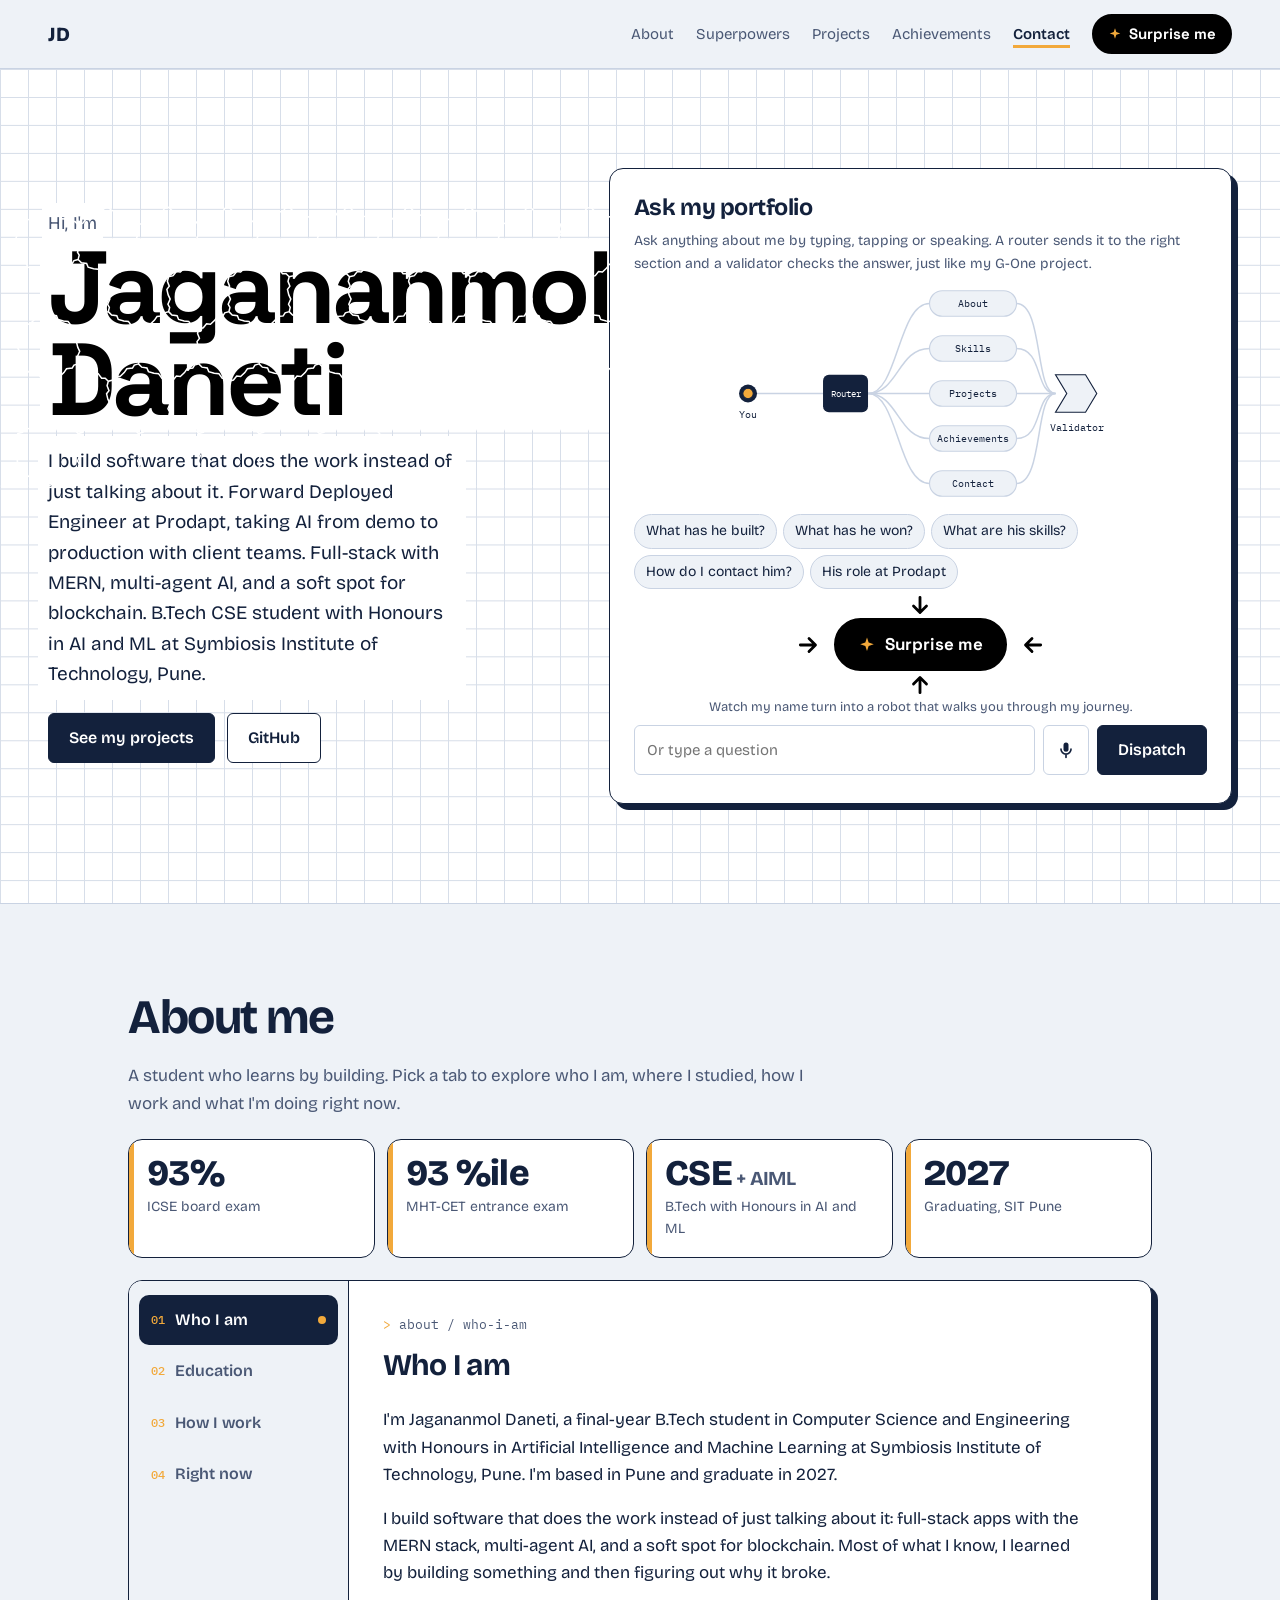
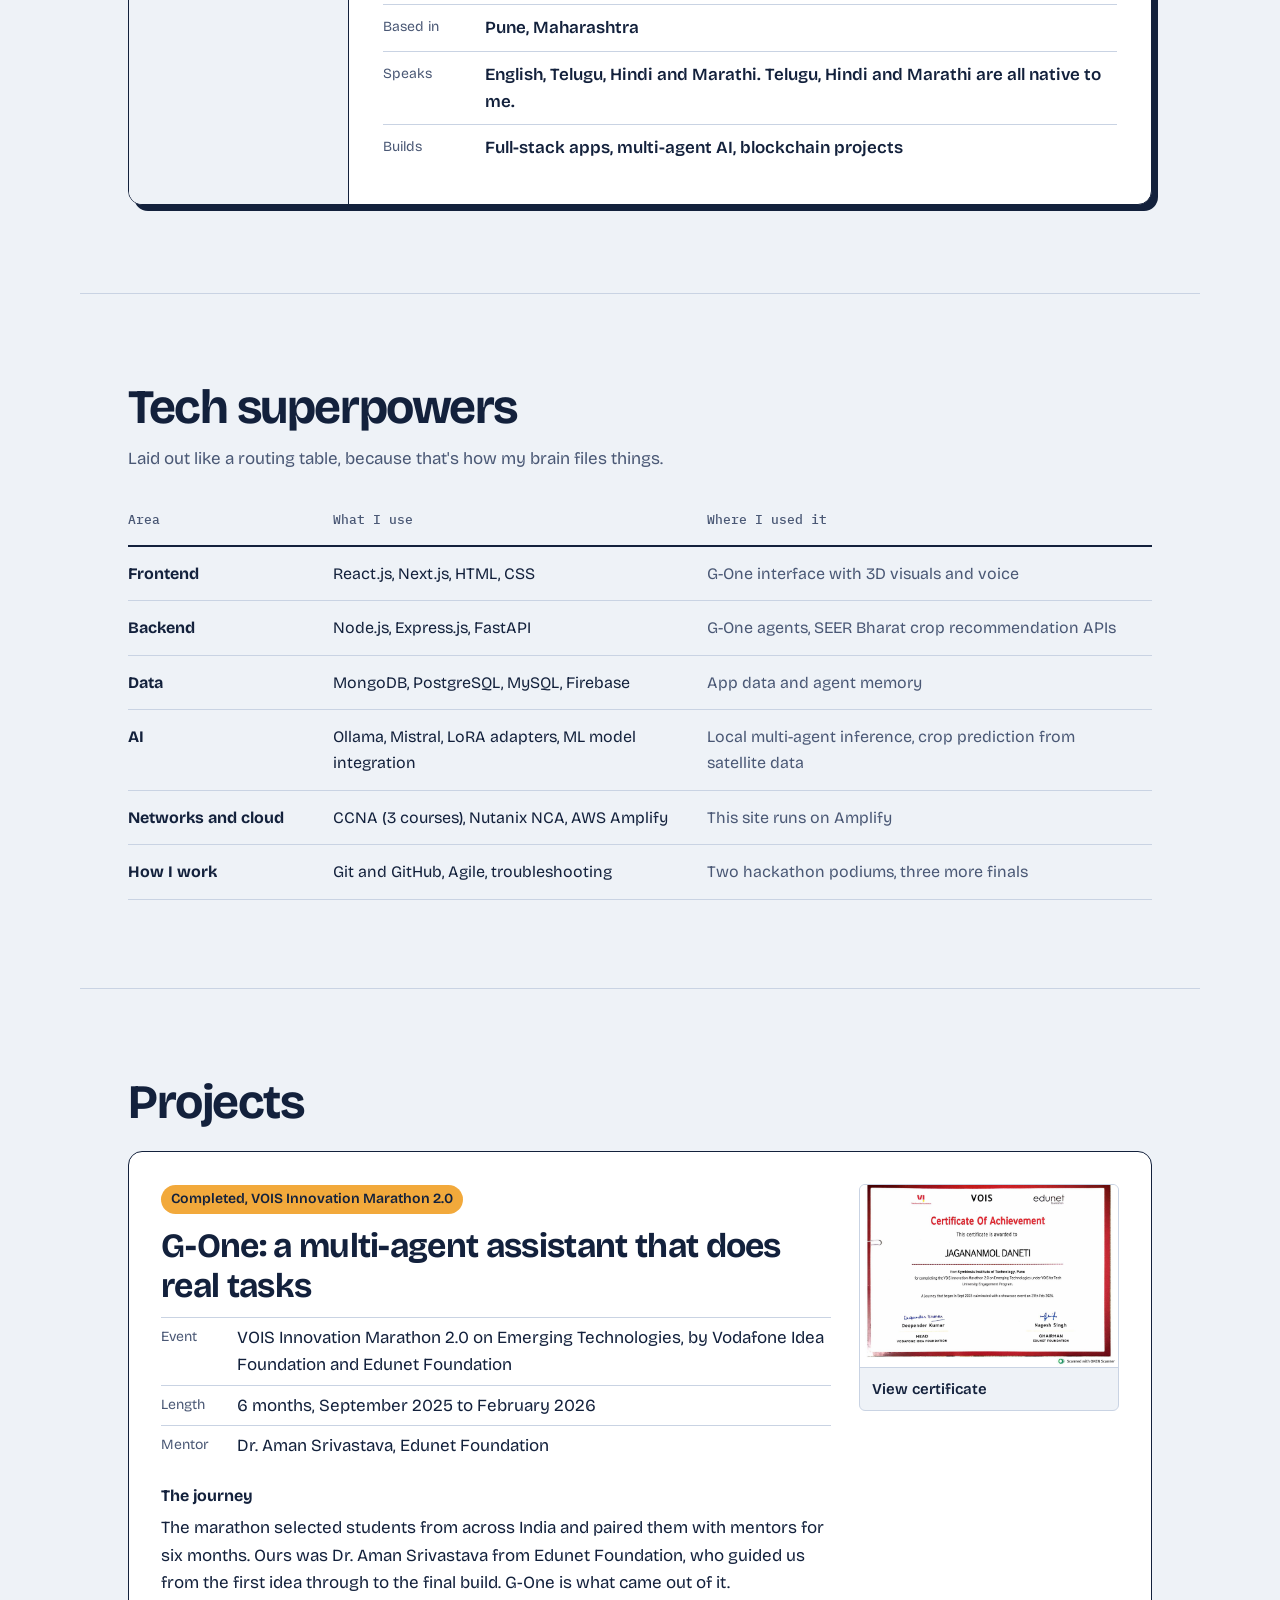
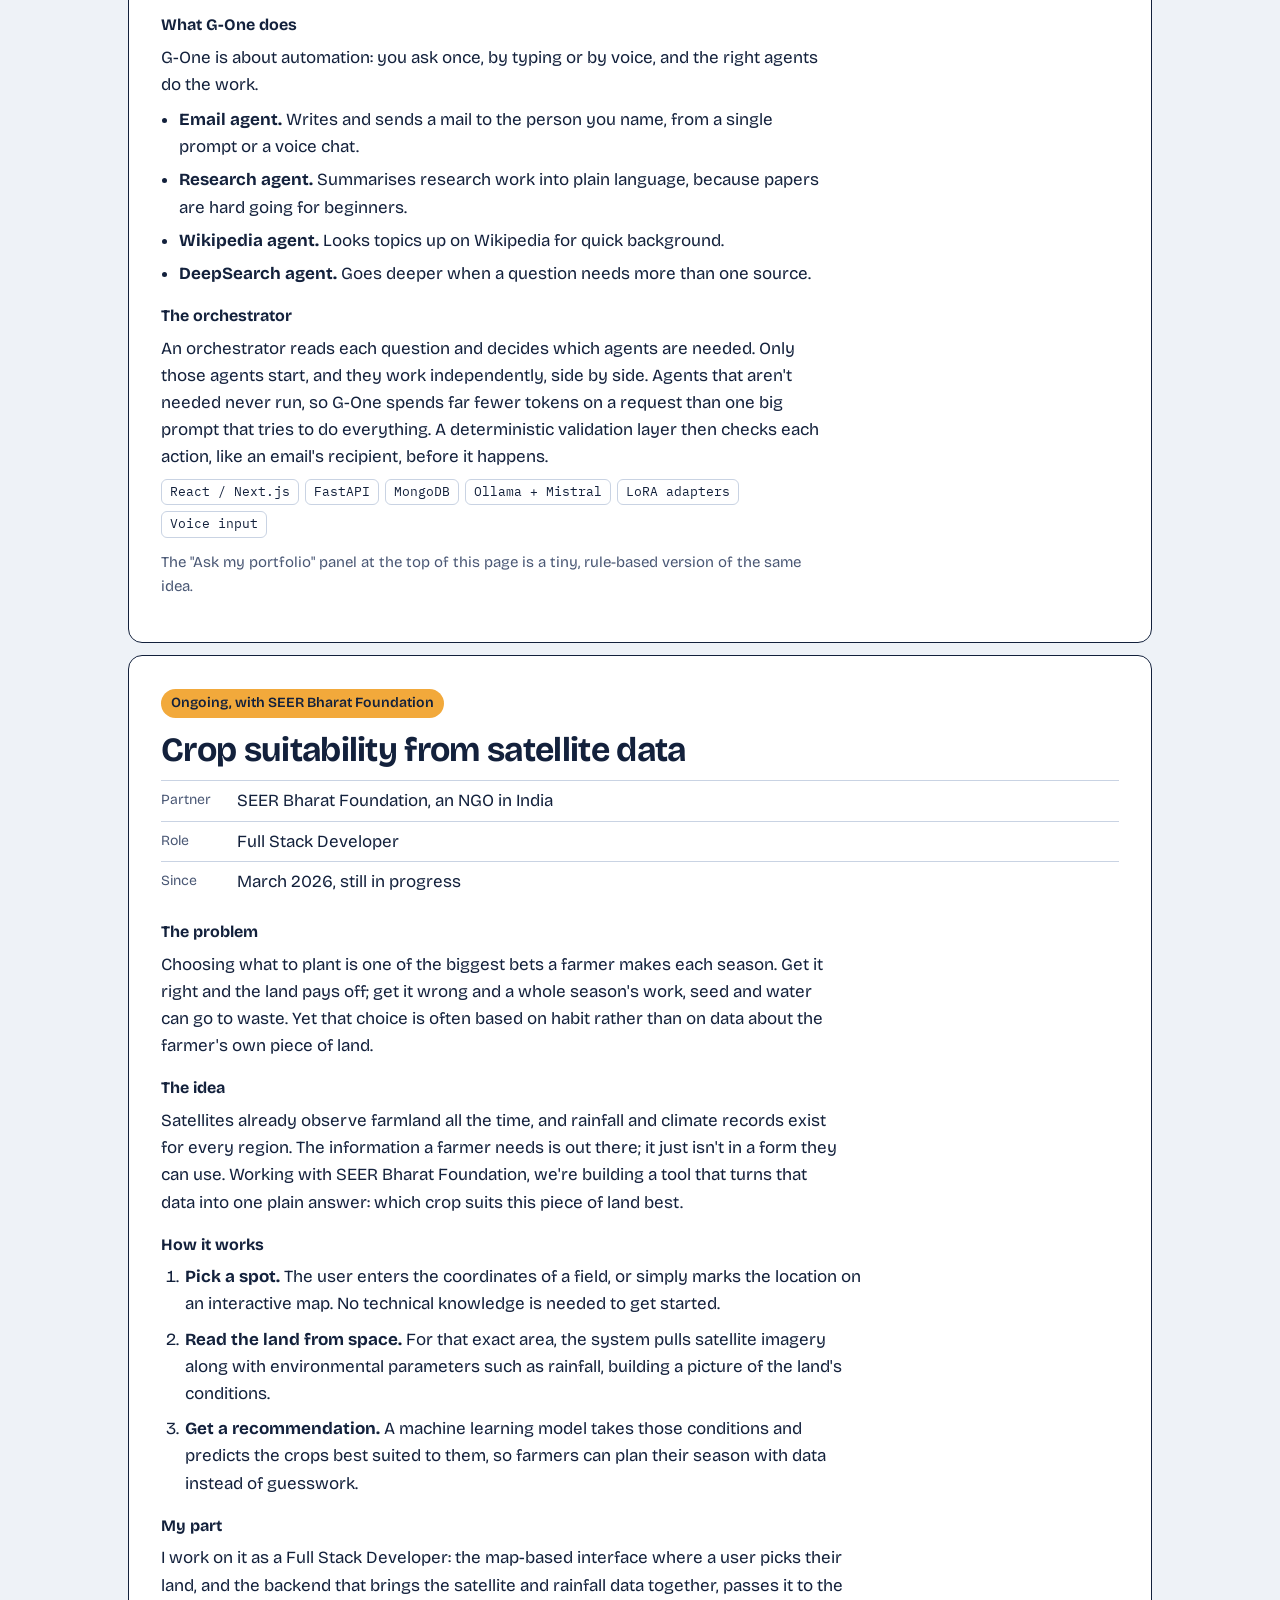
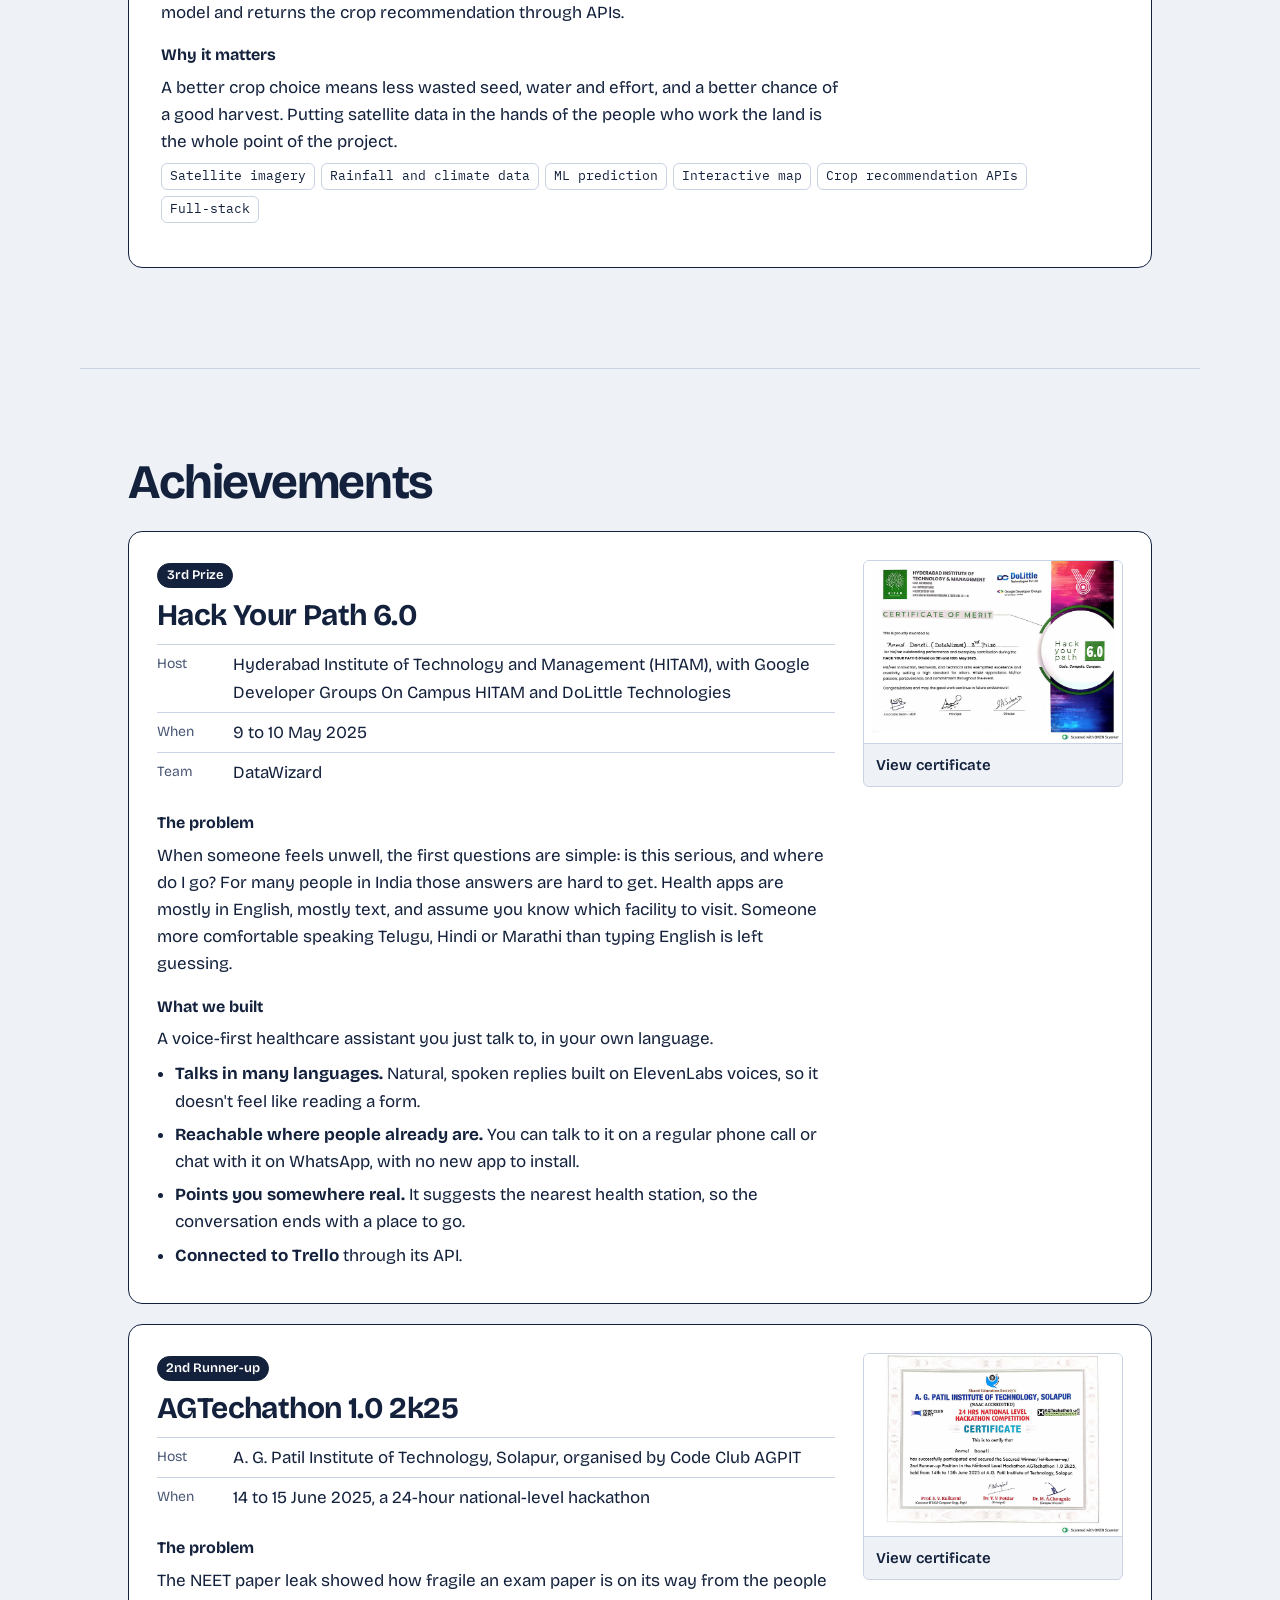
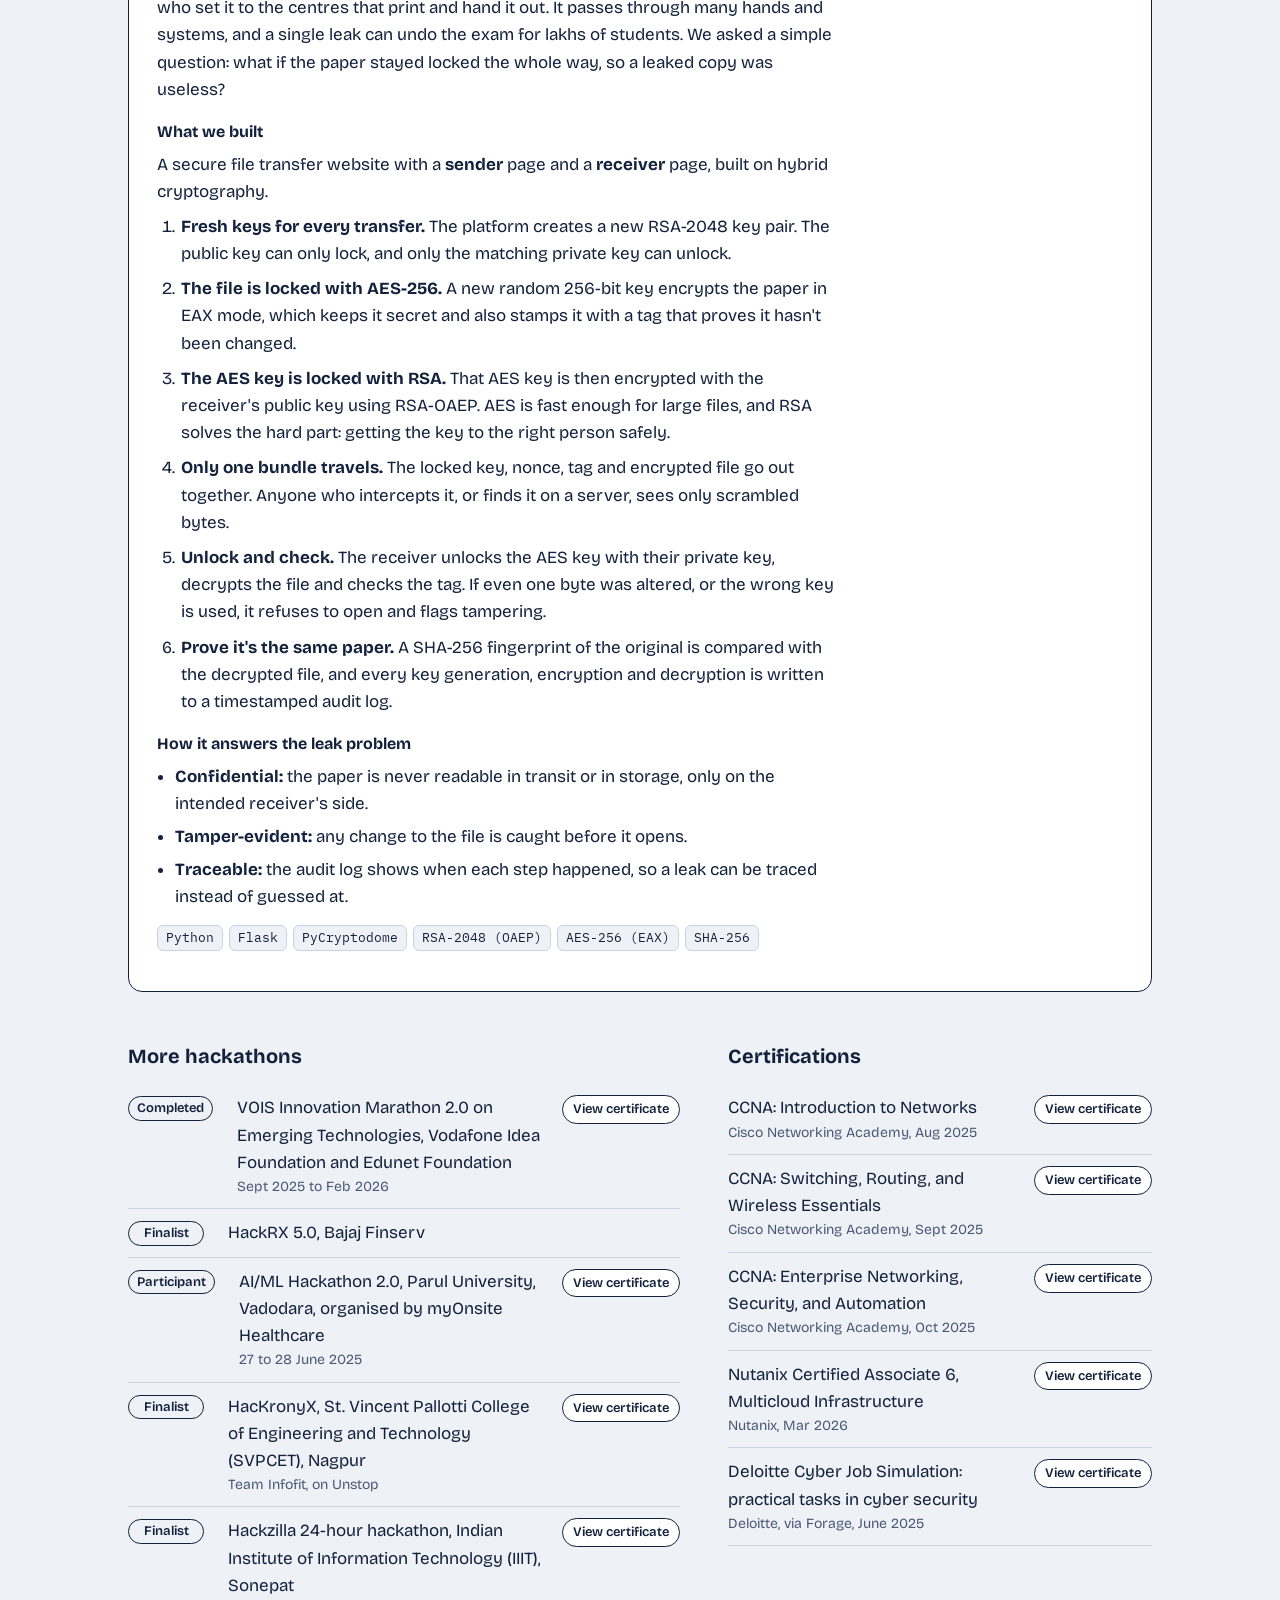
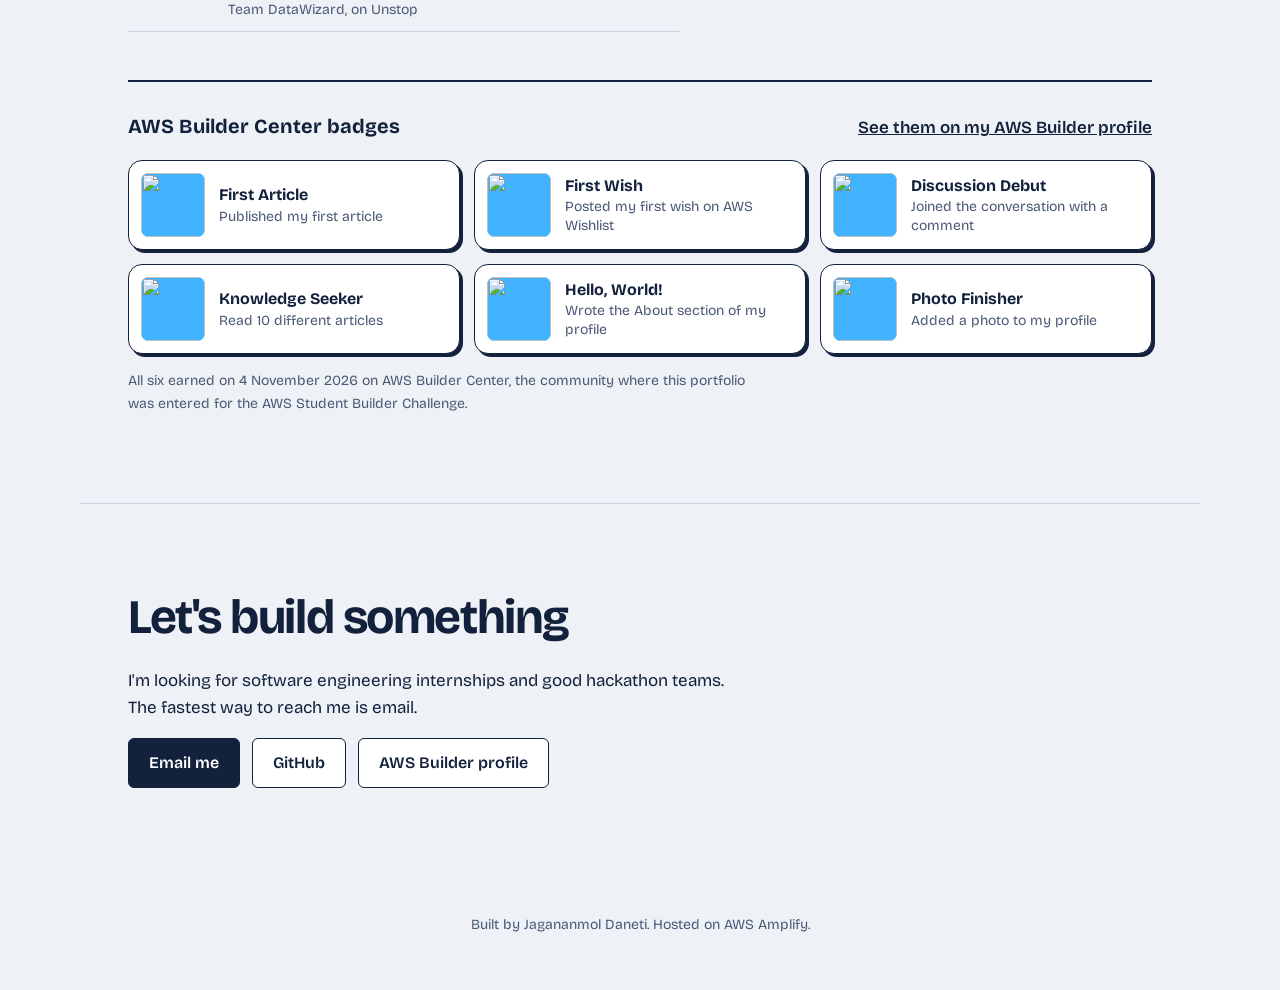
==== commit 90c4e4ba: "Show my six AWS Builder Center badges in Achievements Co-Authored-By: Claude Opus 5.5 <noreply@anthr" ====
--- a/index.html
+++ b/index.html
@@ -14,7 +14,7 @@
   <link rel="preconnect" href="https://fonts.googleapis.com">
   <link rel="preconnect" href="https://fonts.gstatic.com" crossorigin>
   <link href="https://fonts.googleapis.com/css2?family=Bricolage+Grotesque:opsz,wght@12..96,400;12..96,600;12..96,800&family=IBM+Plex+Mono:wght@400;500&family=Space+Grotesk:wght@700&display=swap" rel="stylesheet">
-  <link rel="stylesheet" href="styles.css?v=36">
+  <link rel="stylesheet" href="styles.css?v=37">
 </head>
 <body>
   <a class="skip" href="#about">Skip to content</a>
@@ -406,6 +406,21 @@
           </ul>
         </div>
       </div>
+      <div class="aws-badges">
+        <div class="aws-badges-head">
+          <h3>AWS Builder Center badges</h3>
+          <a href="https://builder.aws.com/community/@quantumstack1509?tab=badges" target="_blank" rel="noopener">See them on my AWS Builder profile</a>
+        </div>
+        <ul class="badge-list">
+            <li><img src="https://builder.aws.com/rewards-assets/badges/ABC_DigitalBadge_GettingStarted_FirstArticle_Complete.svg" alt="" width="64" height="64" loading="lazy" referrerpolicy="no-referrer"><span><b>First Article</b>Published my first article</span></li>
+            <li><img src="https://builder.aws.com/rewards-assets/badges/ABC_DigitalBadge_GettingStarted_FirstWish_Complete.svg" alt="" width="64" height="64" loading="lazy" referrerpolicy="no-referrer"><span><b>First Wish</b>Posted my first wish on AWS Wishlist</span></li>
+            <li><img src="https://builder.aws.com/rewards-assets/badges/ABC_DigitalBadge_GettingStarted_DiscussionDebut_Complete.svg" alt="" width="64" height="64" loading="lazy" referrerpolicy="no-referrer"><span><b>Discussion Debut</b>Joined the conversation with a comment</span></li>
+            <li><img src="https://builder.aws.com/rewards-assets/badges/ABC_DigitalBadge_GettingStarted_KnowledgeSeeker_Complete.svg" alt="" width="64" height="64" loading="lazy" referrerpolicy="no-referrer"><span><b>Knowledge Seeker</b>Read 10 different articles</span></li>
+            <li><img src="https://builder.aws.com/rewards-assets/badges/ABC_DigitalBadge_GettingStarted_HelloWorld_Complete.svg" alt="" width="64" height="64" loading="lazy" referrerpolicy="no-referrer"><span><b>Hello, World!</b>Wrote the About section of my profile</span></li>
+            <li><img src="https://builder.aws.com/rewards-assets/badges/ABC_DigitalBadge_GettingStarted_PhotoFinisher_Complete.svg" alt="" width="64" height="64" loading="lazy" referrerpolicy="no-referrer"><span><b>Photo Finisher</b>Added a photo to my profile</span></li>
+        </ul>
+        <p class="badge-note">All six earned on 4 November 2026 on AWS Builder Center, the community where this portfolio was entered for the AWS Student Builder Challenge.</p>
+      </div>
     </section>
 
     <section id="contact" class="section contact">
--- a/styles.css
+++ b/styles.css
@@ -292,6 +292,20 @@
 
 .wins-grid { display: grid; grid-template-columns: minmax(0, 1.3fr) minmax(0, 1fr); gap: 48px; }
 .wins-grid h3 { font-size: 20px; margin: 0 0 12px; }
+
+/* AWS Builder Center badges */
+.aws-badges { margin-top: 48px; padding-top: 28px; border-top: 2px solid var(--ink); }
+.aws-badges-head { display: flex; flex-wrap: wrap; align-items: baseline; justify-content: space-between; gap: 8px 24px; margin-bottom: 18px; }
+.aws-badges-head h3 { font-size: 20px; margin: 0; }
+.aws-badges-head a { font-weight: 600; color: var(--ink); }
+.badge-list { list-style: none; margin: 0; padding: 0; display: grid; grid-template-columns: repeat(3, minmax(0, 1fr)); gap: 14px; }
+.badge-list li { display: flex; align-items: center; gap: 14px; padding: 12px; background: var(--surface); border: 1.5px solid var(--ink); border-radius: var(--radius-l); box-shadow: 3px 3px 0 var(--ink); }
+.badge-list img { flex: none; width: 64px; height: 64px; border-radius: 8px; image-rendering: pixelated; background: #42b4ff; }
+.badge-list span { display: flex; flex-direction: column; gap: 2px; font-size: 14px; color: var(--muted); line-height: 1.35; }
+.badge-list b { font-size: 16px; color: var(--ink); }
+.badge-note { margin: 16px 0 0; font-size: 14px; color: var(--muted); max-width: 70ch; }
+@media (max-width: 899px) { .badge-list { grid-template-columns: repeat(2, minmax(0, 1fr)); } }
+@media (max-width: 480px) { .badge-list { grid-template-columns: 1fr; } }
 .results, .certs { list-style: none; margin: 0; padding: 0; }
 .results li, .certs li { padding: 10px 0; border-bottom: 1px solid var(--line); }
 .res {
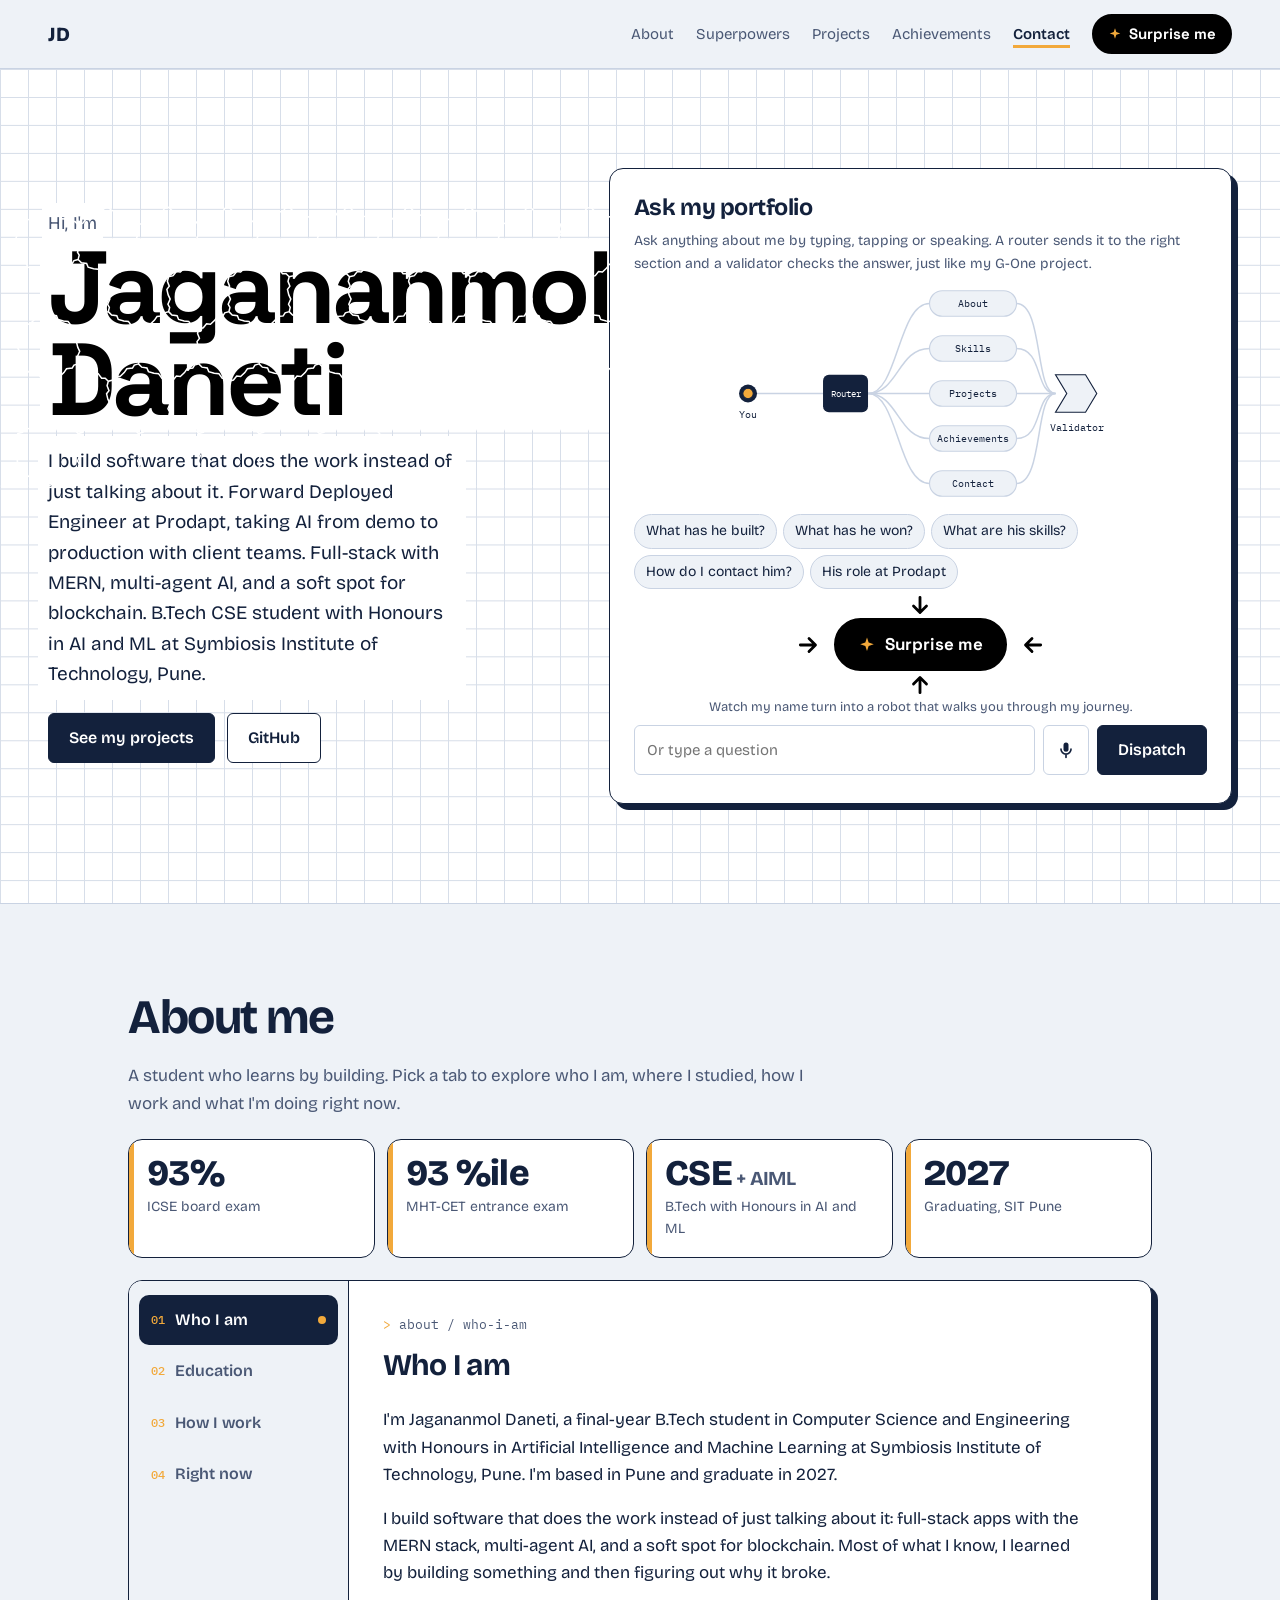
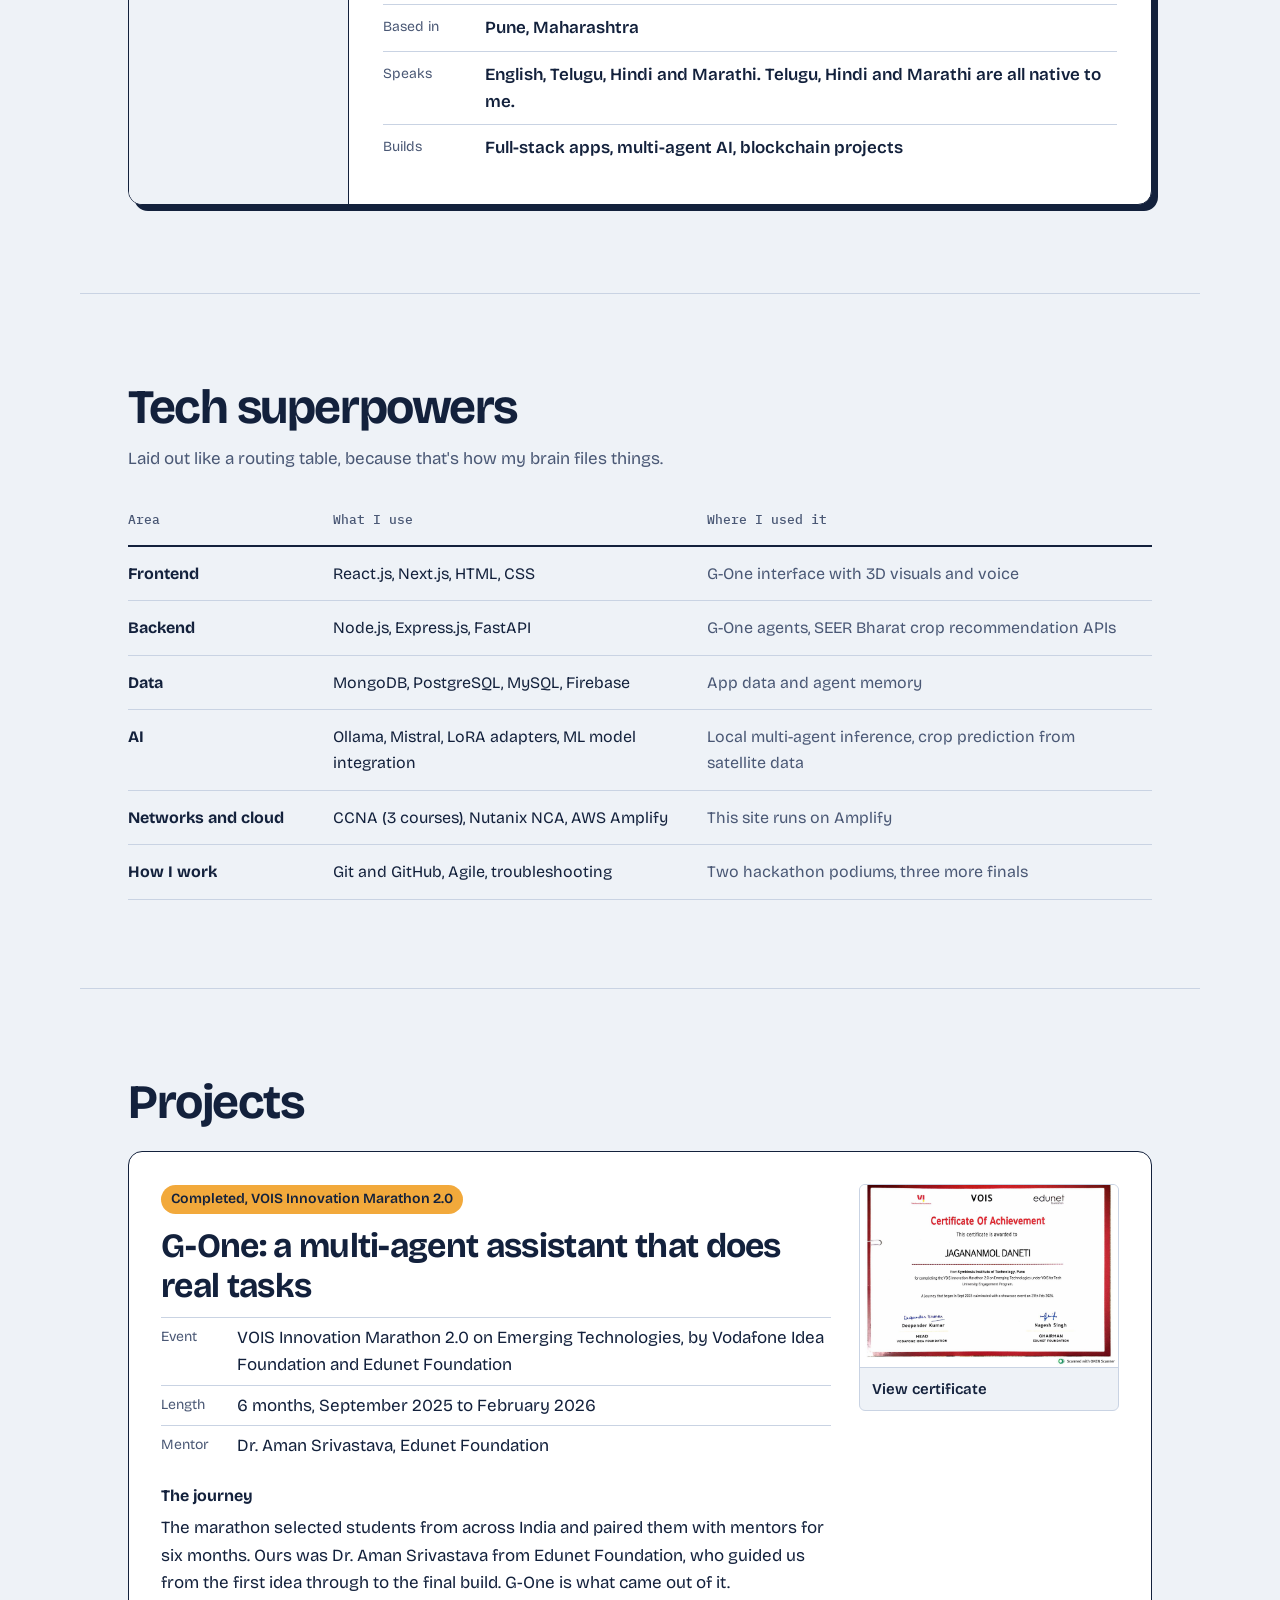
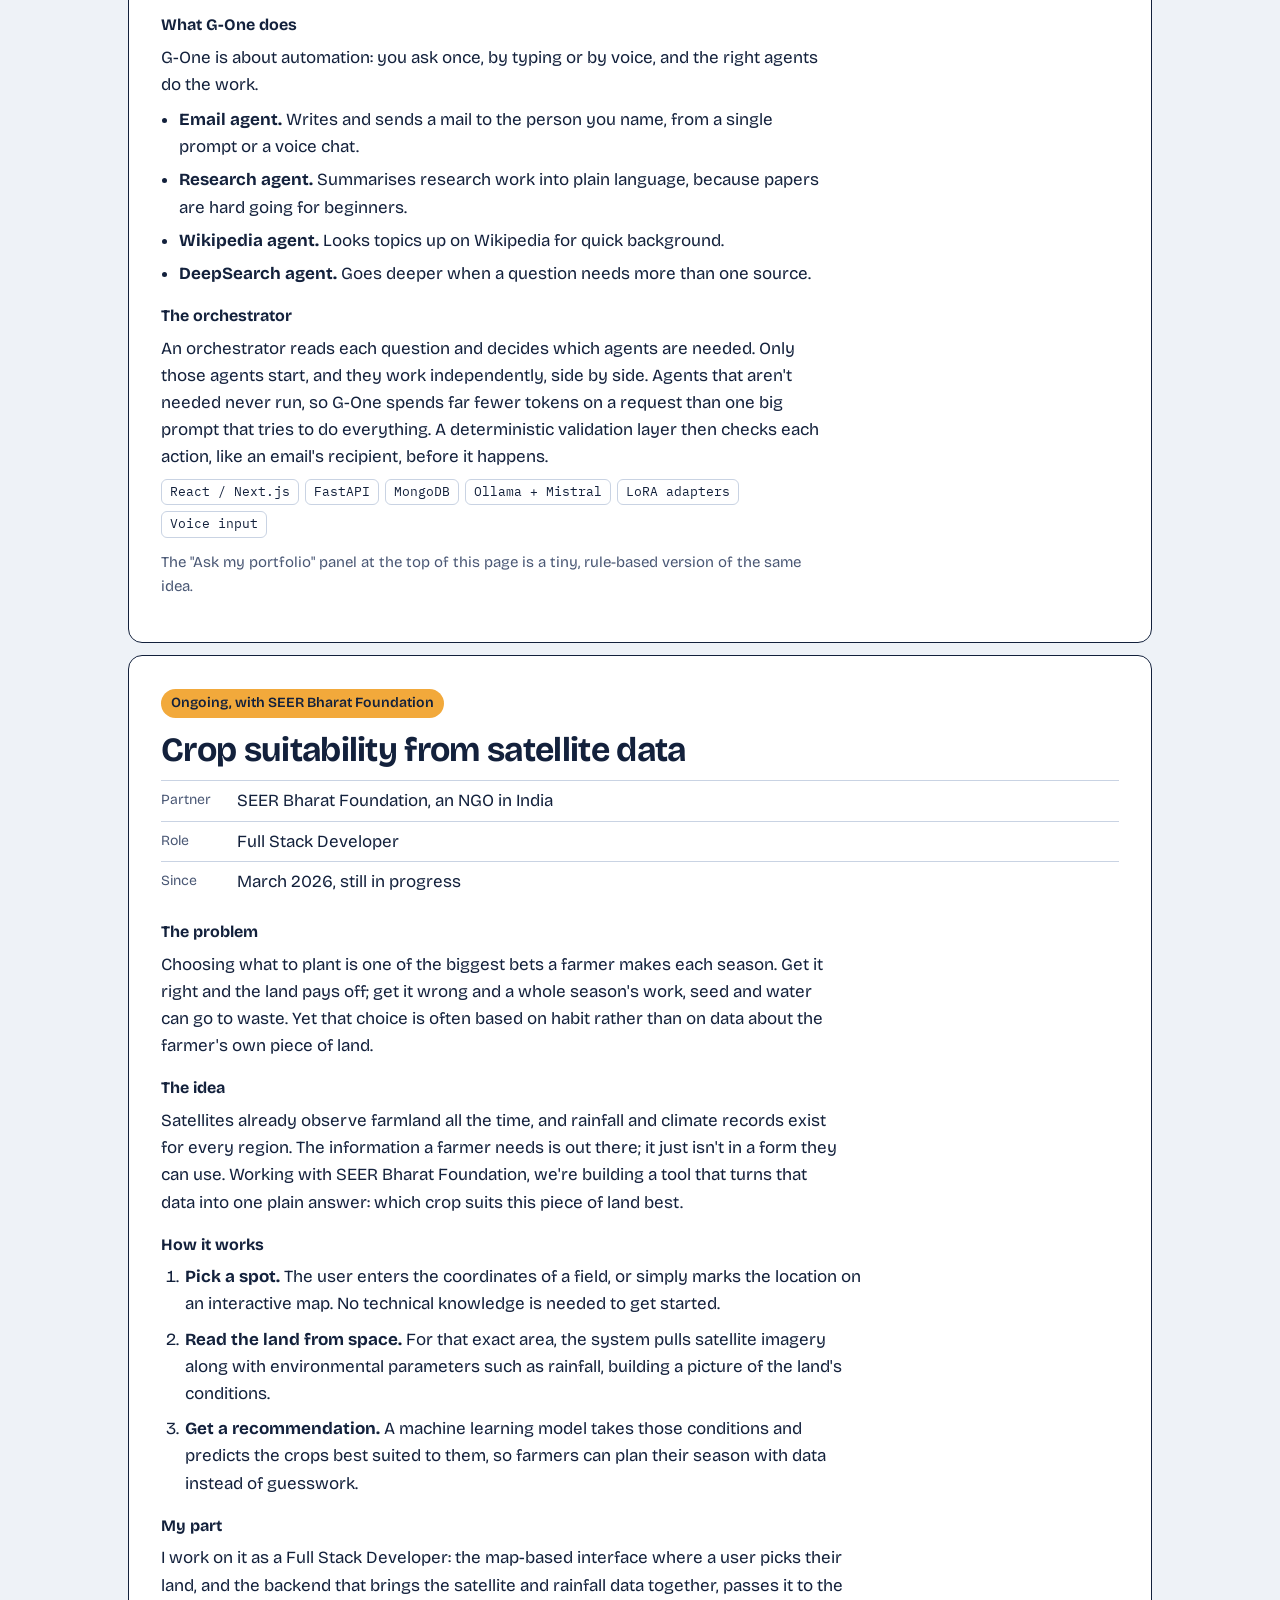
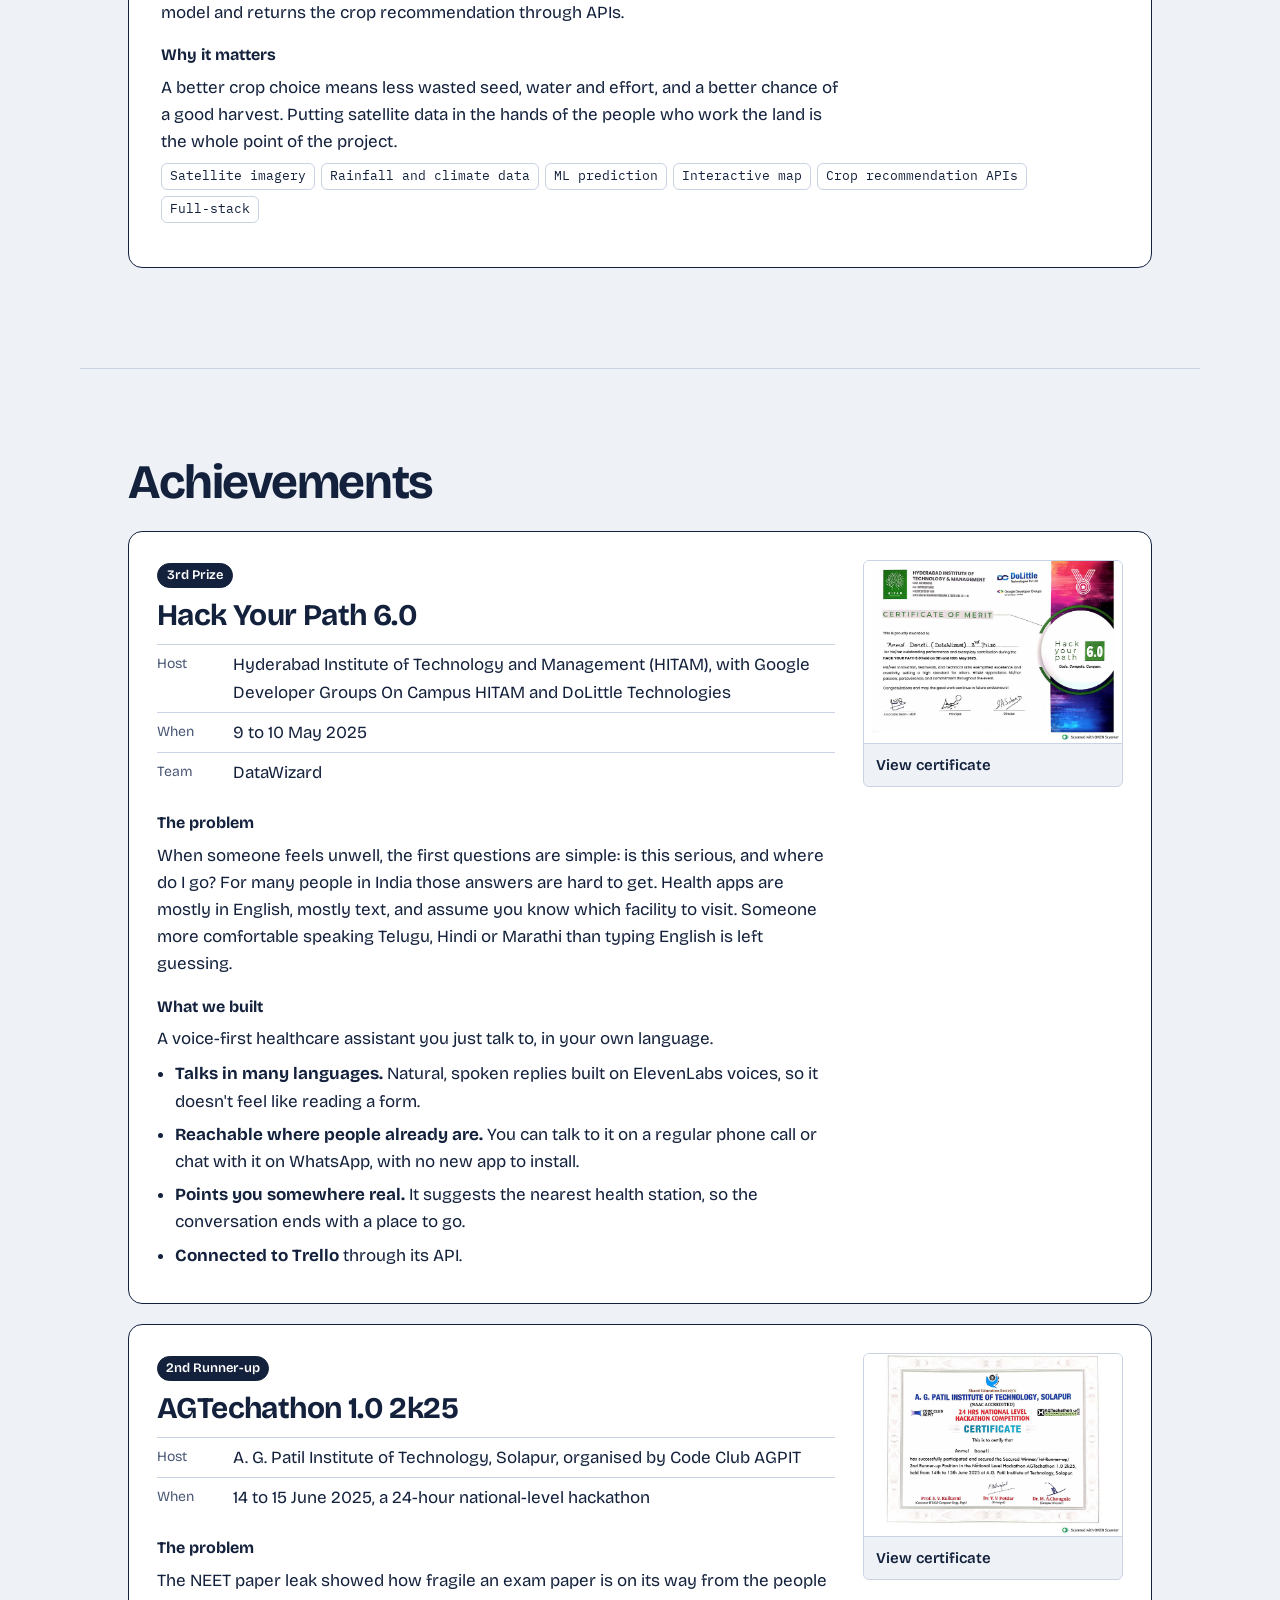
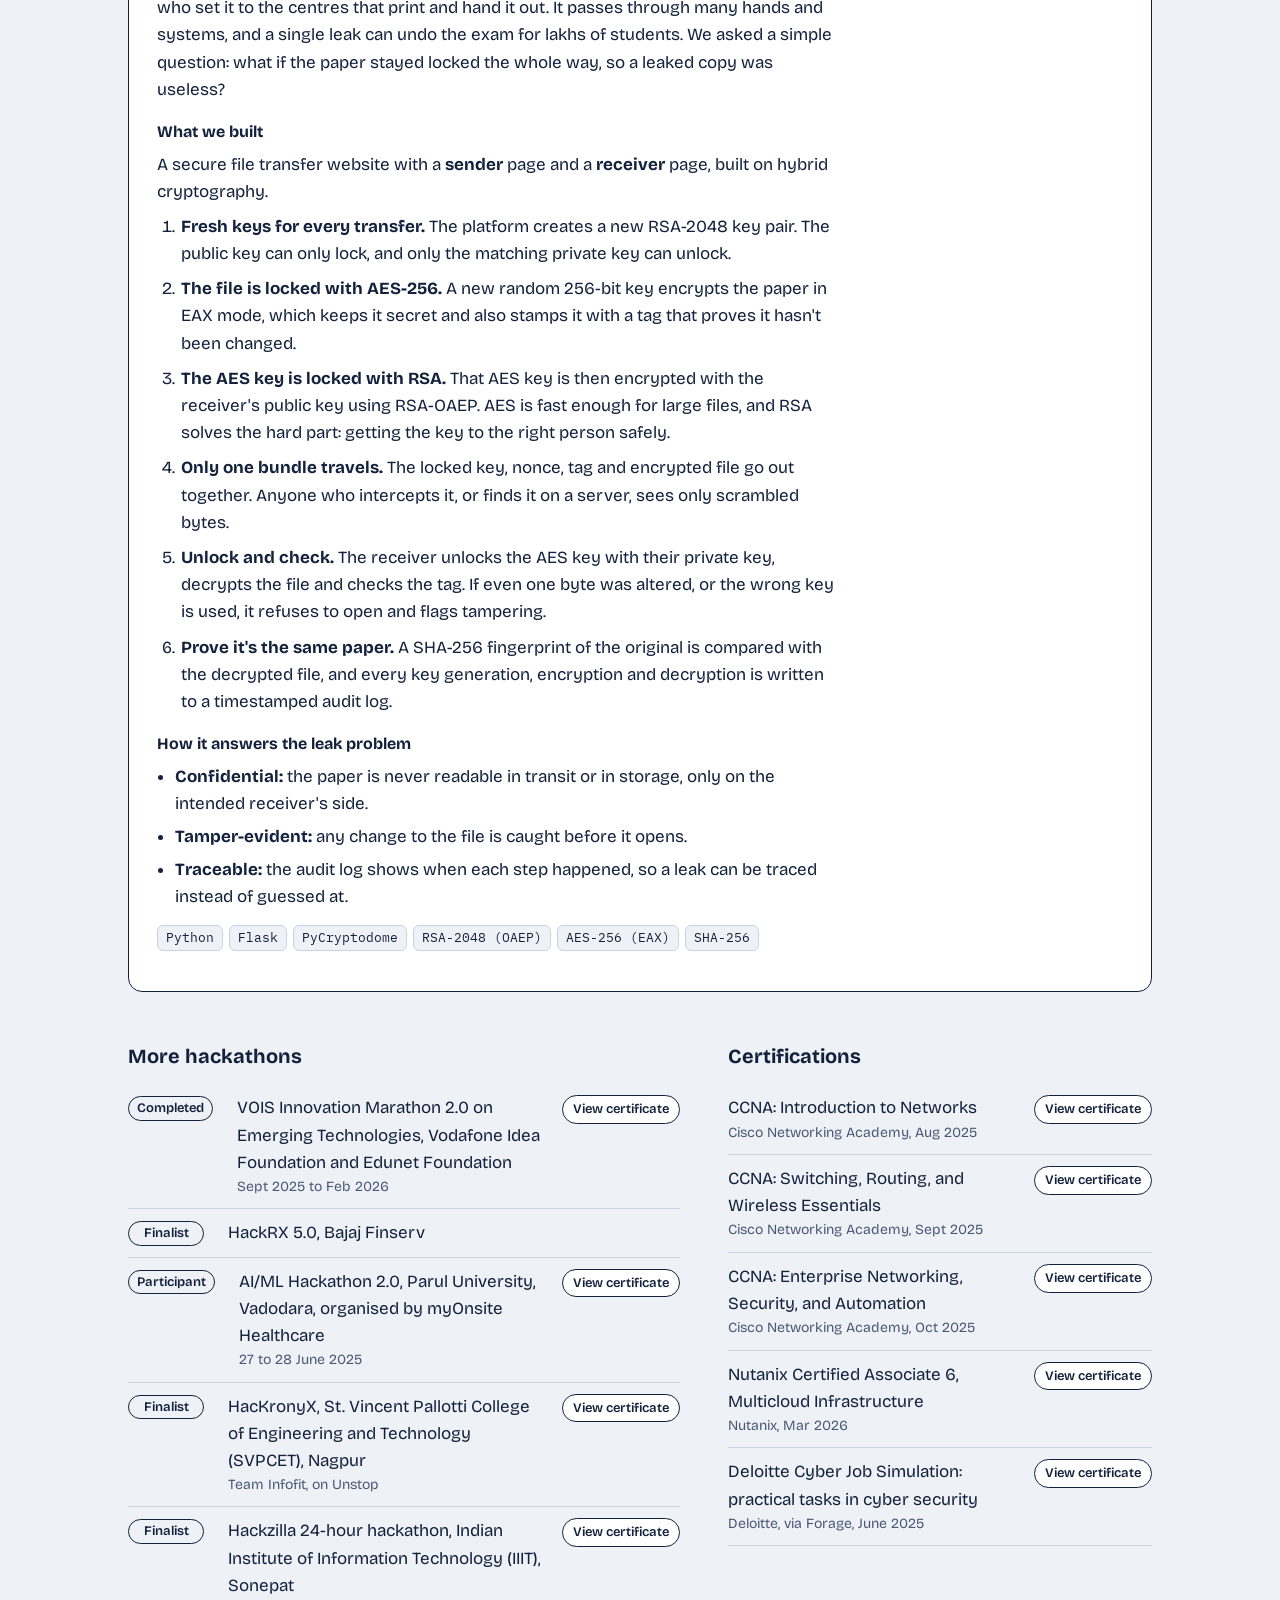
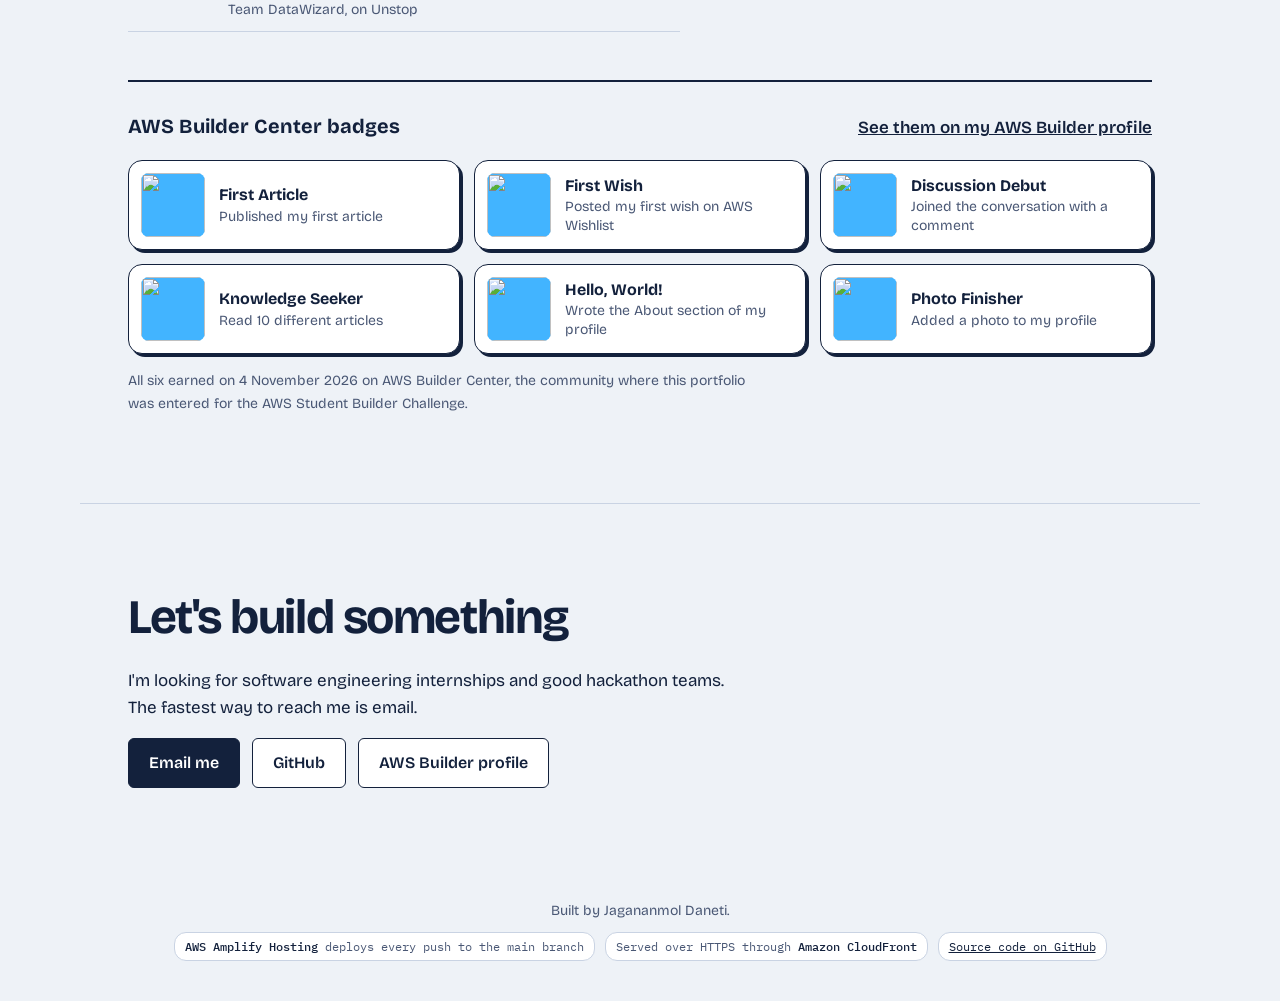
==== commit c59a73f2: "Show how the site runs on AWS in the footer, with a link to the source Co-Authored-By: Claude Opus 5" ====
--- a/index.html
+++ b/index.html
@@ -8,13 +8,18 @@
   <meta property="og:type" content="website">
   <meta property="og:title" content="Jagananmol Daneti, full-stack developer">
   <meta property="og:description" content="Dispatch a question to my agents and watch it get routed, checked and answered. Full-stack, multi-agent AI and hackathons.">
-  <meta name="twitter:card" content="summary">
+  <meta property="og:url" content="https://main.dxr78ekpgci7i.amplifyapp.com/">
+  <meta property="og:image" content="https://main.dxr78ekpgci7i.amplifyapp.com/og-image.png">
+  <meta property="og:image:alt" content="Jagananmol Daneti's portfolio: his name in large type next to the Ask my portfolio panel">
+  <meta name="twitter:card" content="summary_large_image">
+  <meta name="twitter:image" content="https://main.dxr78ekpgci7i.amplifyapp.com/og-image.png">
+  <link rel="canonical" href="https://main.dxr78ekpgci7i.amplifyapp.com/">
   <meta name="theme-color" content="#13213c">
   <link rel="icon" href="favicon.svg" type="image/svg+xml">
   <link rel="preconnect" href="https://fonts.googleapis.com">
   <link rel="preconnect" href="https://fonts.gstatic.com" crossorigin>
   <link href="https://fonts.googleapis.com/css2?family=Bricolage+Grotesque:opsz,wght@12..96,400;12..96,600;12..96,800&family=IBM+Plex+Mono:wght@400;500&family=Space+Grotesk:wght@700&display=swap" rel="stylesheet">
-  <link rel="stylesheet" href="styles.css?v=37">
+  <link rel="stylesheet" href="styles.css?v=38">
 </head>
 <body>
   <a class="skip" href="#about">Skip to content</a>
@@ -446,10 +451,15 @@
   </dialog>
 
   <footer class="foot">
-    <p>Built by Jagananmol Daneti. Hosted on AWS Amplify.</p>
+    <p>Built by Jagananmol Daneti.</p>
+    <ul class="foot-aws" aria-label="How this site runs on AWS">
+      <li><b>AWS Amplify Hosting</b> deploys every push to the main branch</li>
+      <li>Served over HTTPS through <b>Amazon CloudFront</b></li>
+      <li><a href="https://github.com/jagananmol-dev/portfolio_prov24_CL__Vision" target="_blank" rel="noopener">Source code on GitHub</a></li>
+    </ul>
   </footer>
 
-  <script src="app.js?v=23"></script>
+  <script src="app.js?v=24"></script>
   <script src="hero-grid.js?v=20"></script>
   <script src="name-cracks.js?v=24"></script>
   <script src="about.js?v=2"></script>
--- a/styles.css
+++ b/styles.css
@@ -329,6 +329,11 @@
 .contact { border-bottom: 0; }
 .contact p { max-width: 56ch; }
 .foot { text-align: center; color: var(--muted); font-size: 14px; padding: 24px 16px 40px; }
+.foot p { margin: 0 0 10px; }
+.foot-aws { list-style: none; margin: 0; padding: 0; display: flex; flex-wrap: wrap; justify-content: center; gap: 6px 10px; }
+.foot-aws li { font-family: var(--mono); font-size: 12px; padding: 4px 10px; border: 1px solid var(--line); border-radius: 12px; background: var(--surface); }
+.foot-aws b { color: var(--ink); font-weight: 500; }
+.foot-aws a { color: var(--ink); }
 
 /* Mobile */
 @media (max-width: 900px) {
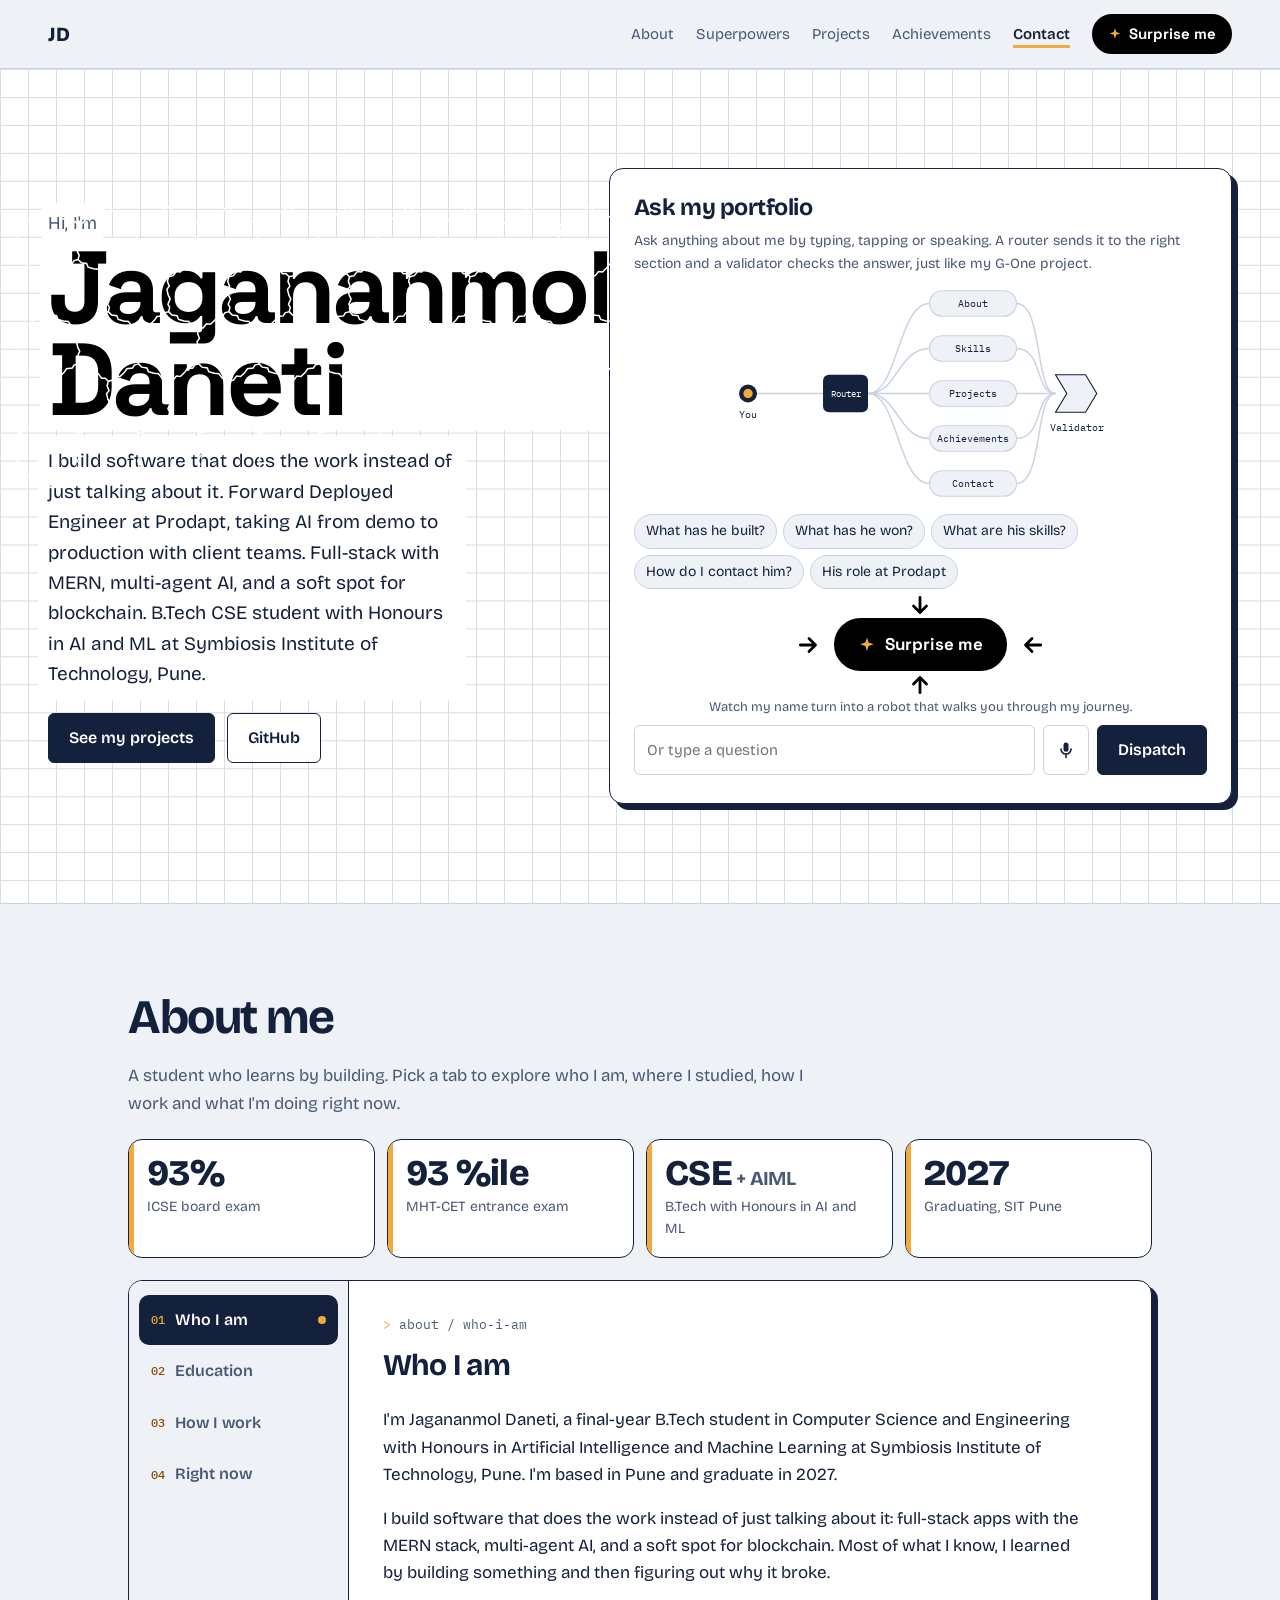
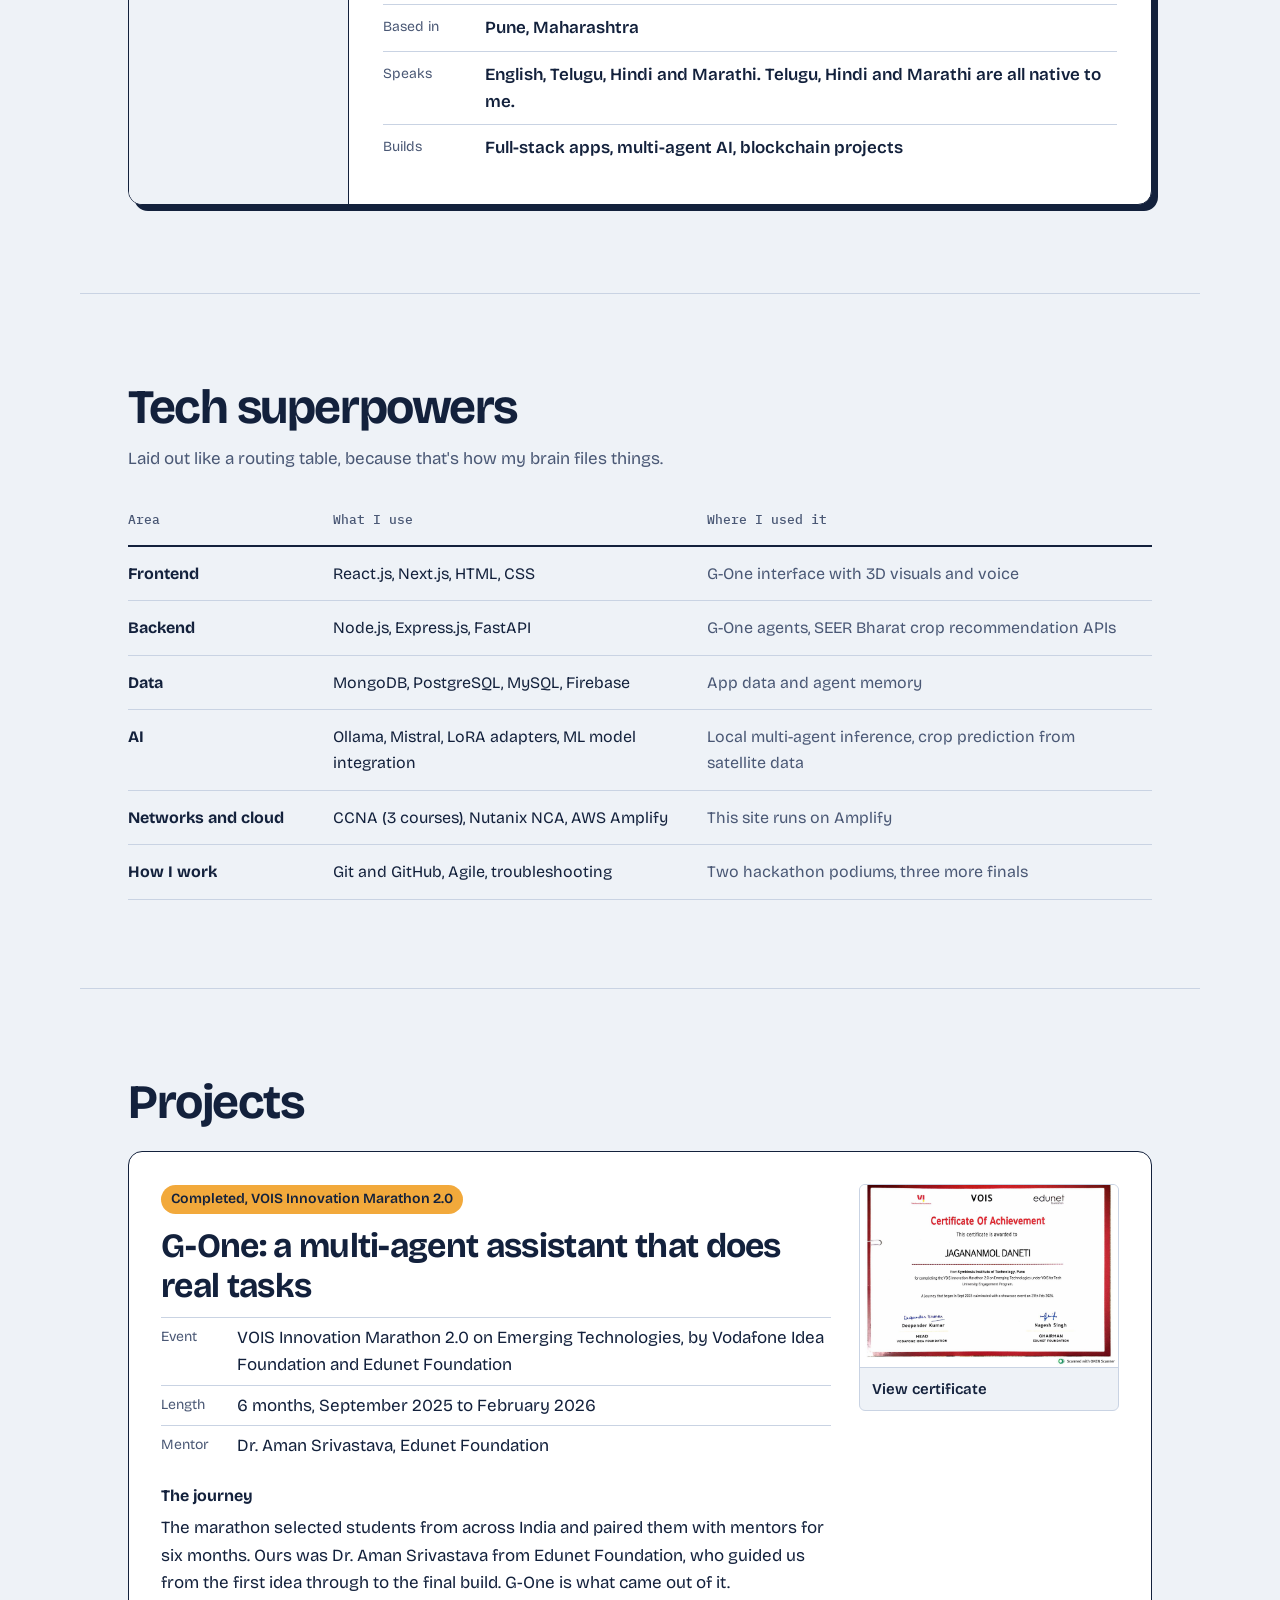
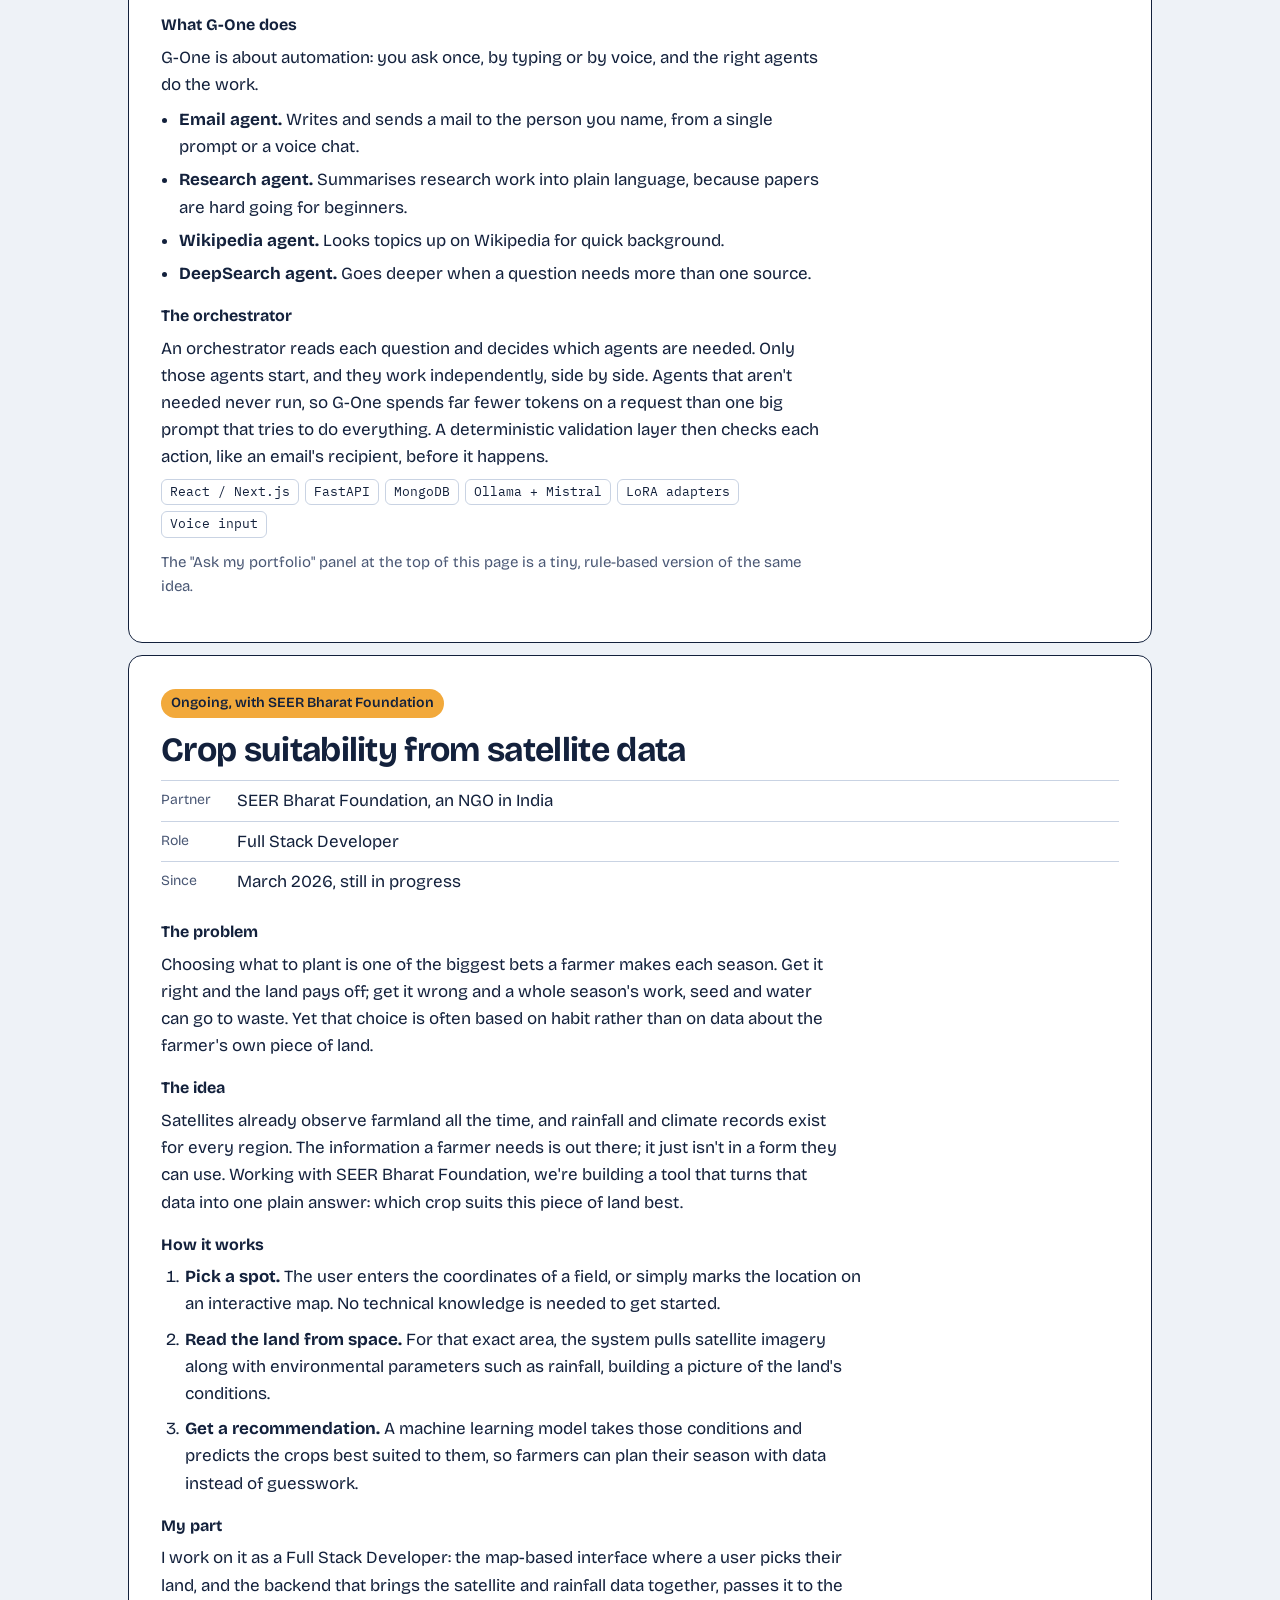
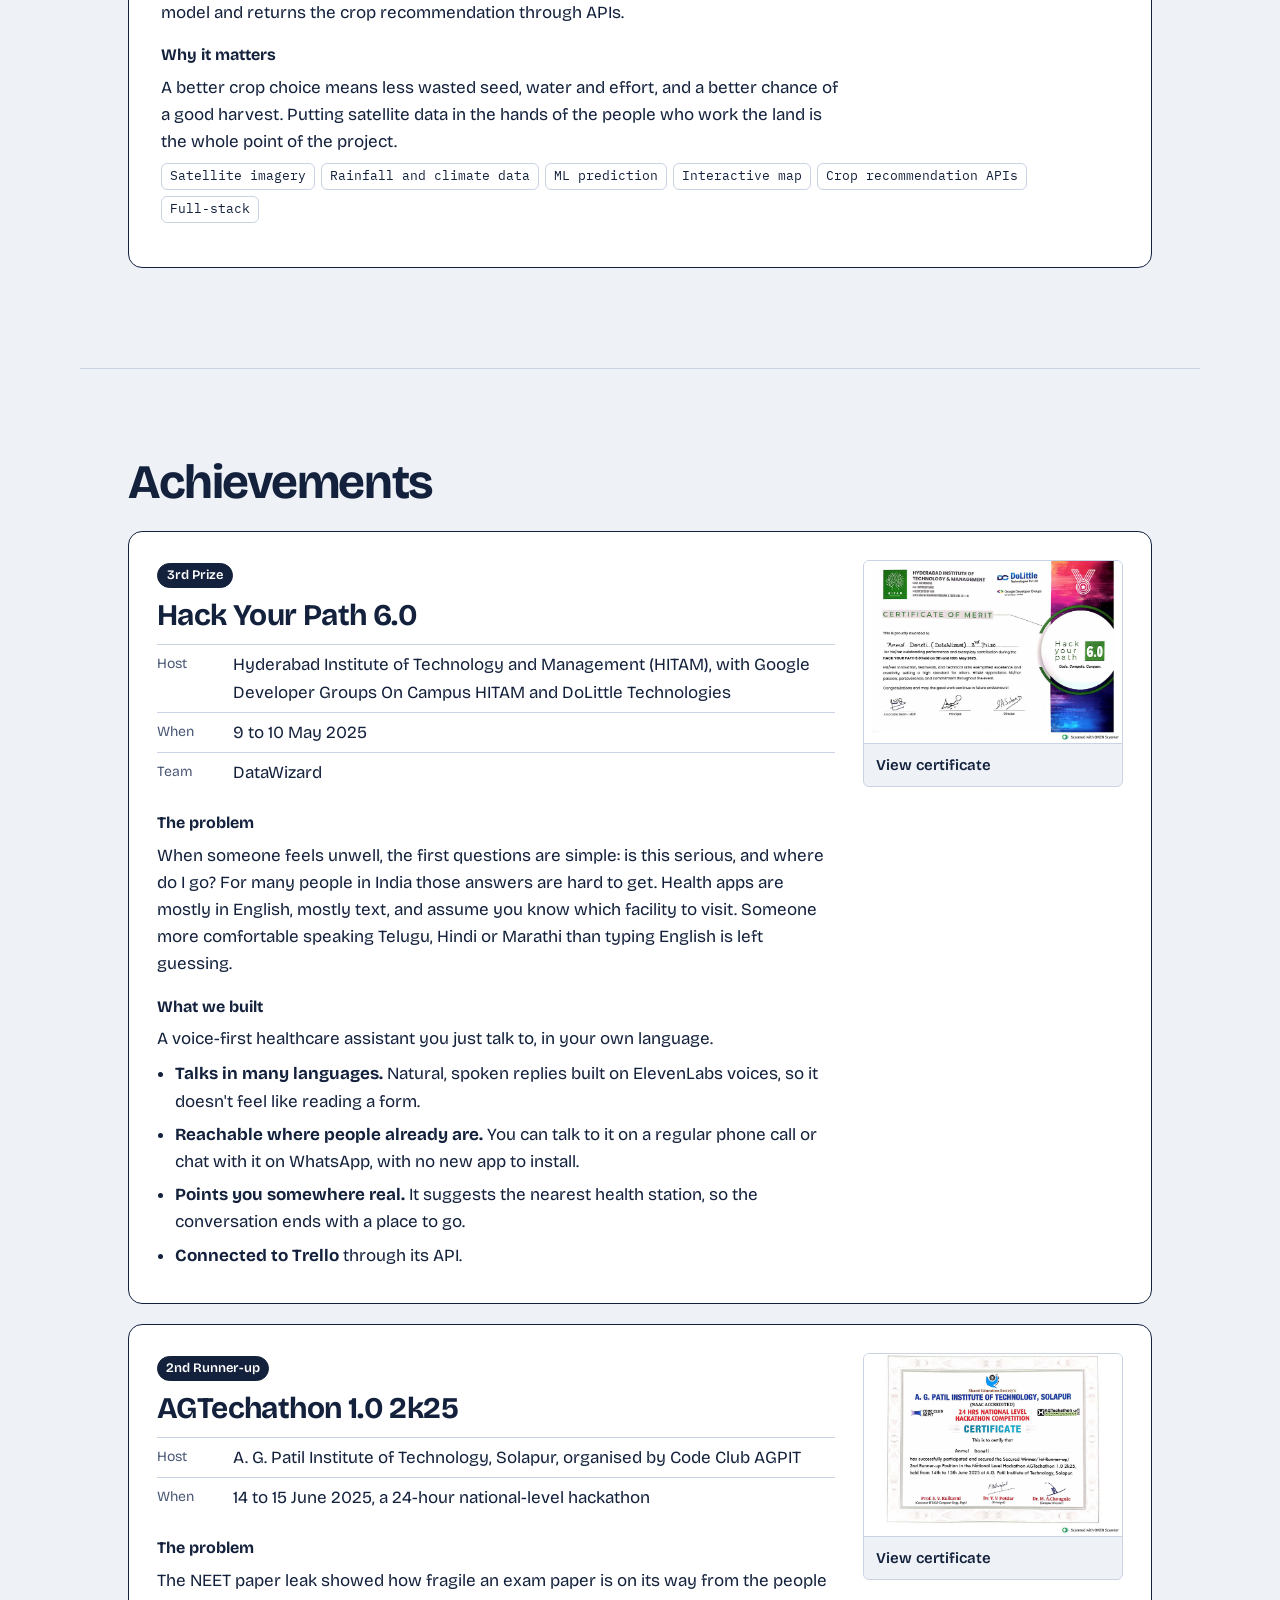
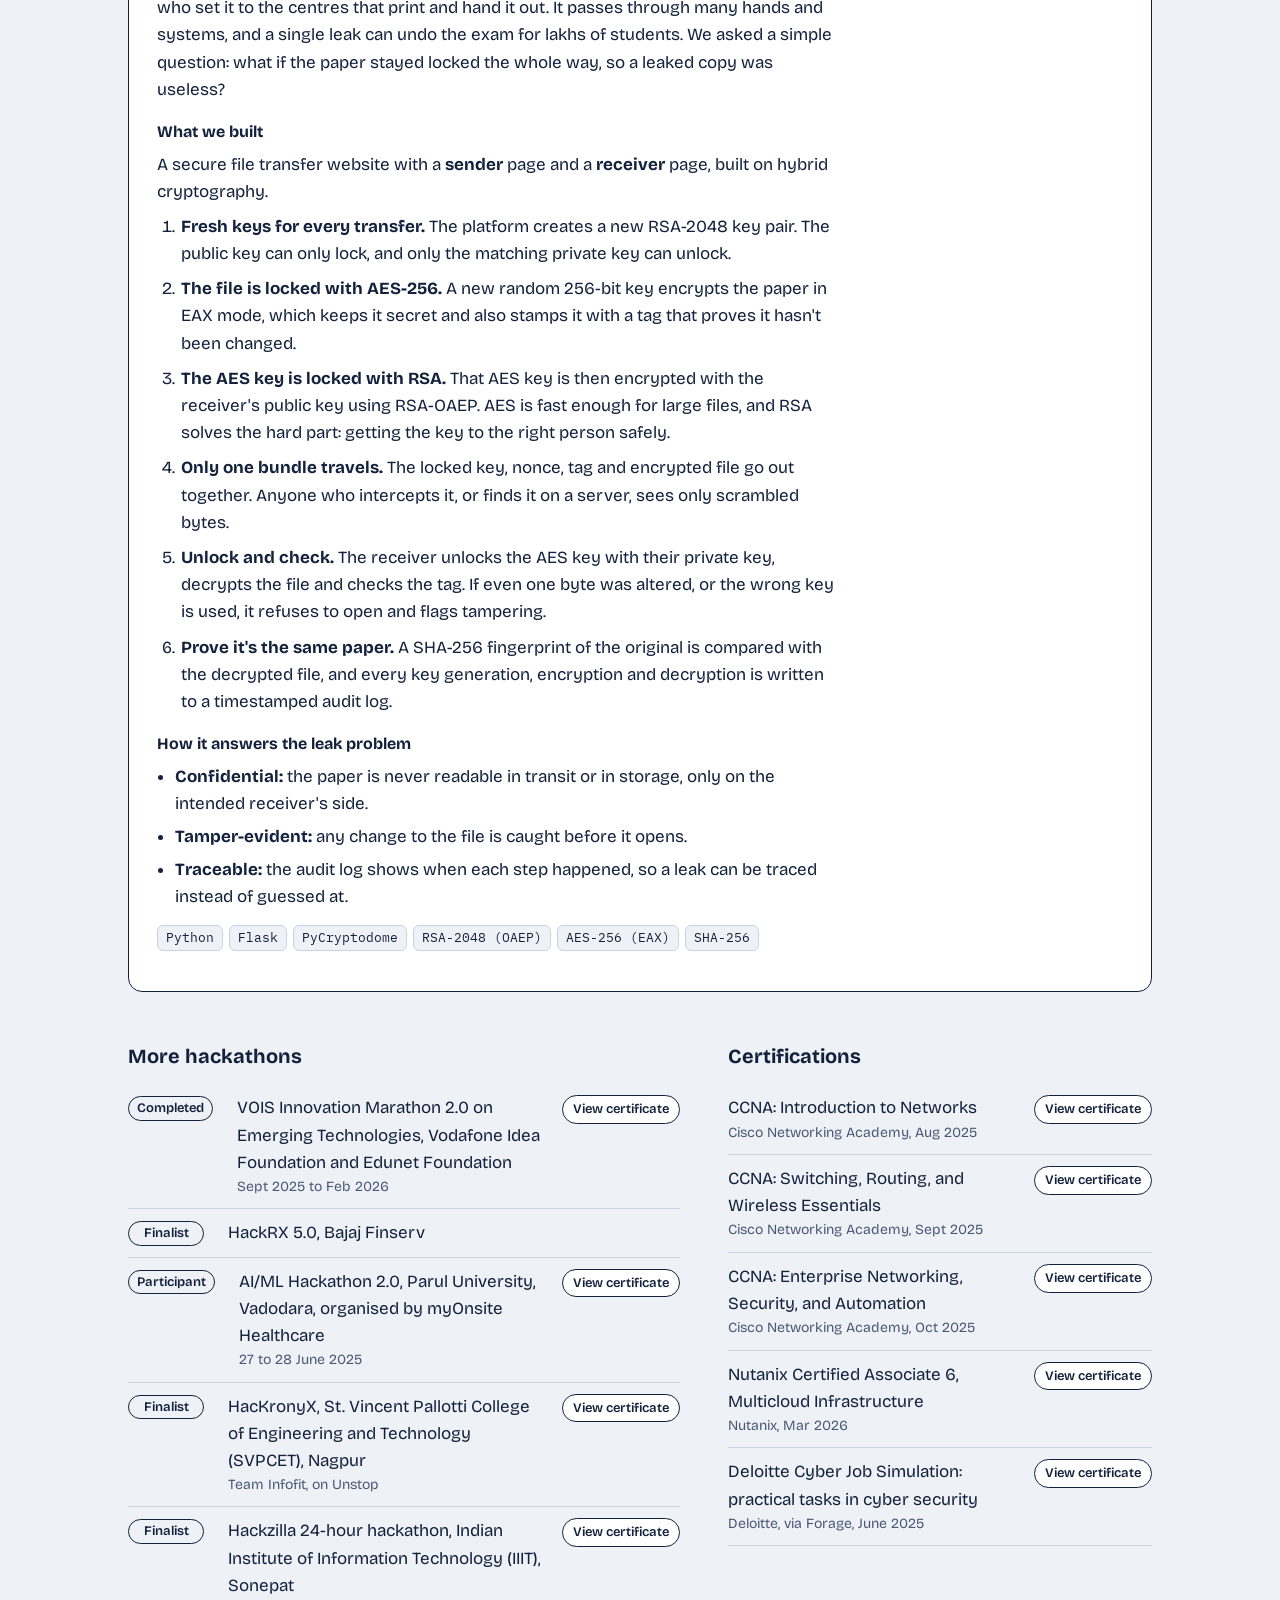
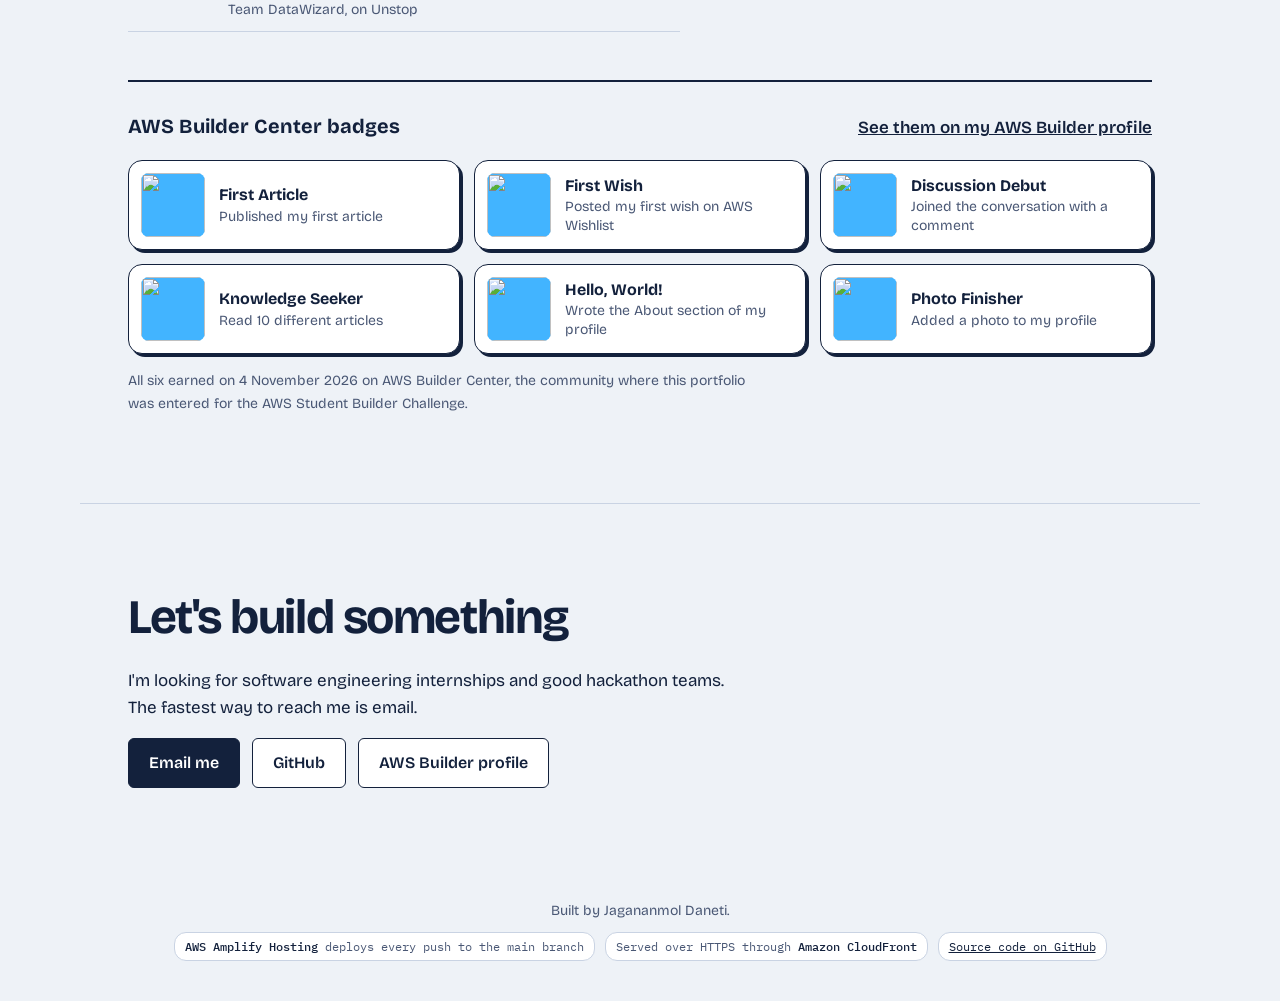
==== commit 14e6b0ee: "Fix phones jumping down to About on load, and raise tab number contrast Co-Authored-By: Claude Opus " ====
--- a/index.html
+++ b/index.html
@@ -19,7 +19,7 @@
   <link rel="preconnect" href="https://fonts.googleapis.com">
   <link rel="preconnect" href="https://fonts.gstatic.com" crossorigin>
   <link href="https://fonts.googleapis.com/css2?family=Bricolage+Grotesque:opsz,wght@12..96,400;12..96,600;12..96,800&family=IBM+Plex+Mono:wght@400;500&family=Space+Grotesk:wght@700&display=swap" rel="stylesheet">
-  <link rel="stylesheet" href="styles.css?v=38">
+  <link rel="stylesheet" href="styles.css?v=39">
 </head>
 <body>
   <a class="skip" href="#about">Skip to content</a>
@@ -462,7 +462,7 @@
   <script src="app.js?v=24"></script>
   <script src="hero-grid.js?v=20"></script>
   <script src="name-cracks.js?v=24"></script>
-  <script src="about.js?v=2"></script>
+  <script src="about.js?v=3"></script>
   <script src="robot3d.js?v=7"></script>
   <script src="tour.js?v=31"></script>
 </body>
--- a/styles.css
+++ b/styles.css
@@ -648,7 +648,8 @@
 .ax-tab:hover { color: var(--ink); }
 .ax-tab[aria-selected="true"] { color: #fff; }
 .ax-tab:focus-visible { outline: 2px solid var(--packet); outline-offset: 2px; }
-.ax-n { font-family: var(--mono); font-size: 12px; font-weight: 500; color: var(--packet); }
+.ax-n { font-family: var(--mono); font-size: 12px; font-weight: 500; color: #8a4b00; }   /* dark amber: 6:1 contrast on the light tab strip */
+.ax-tab[aria-selected="true"] .ax-n { color: var(--packet); }   /* bright amber on the dark selected tab */
 .ax-marker {
   position: absolute; left: 10px; right: 10px; top: 0; height: 46px; z-index: 0;
   background: var(--ink); border-radius: 10px; transition: transform .35s cubic-bezier(.3,.7,.2,1), height .35s, width .35s;
